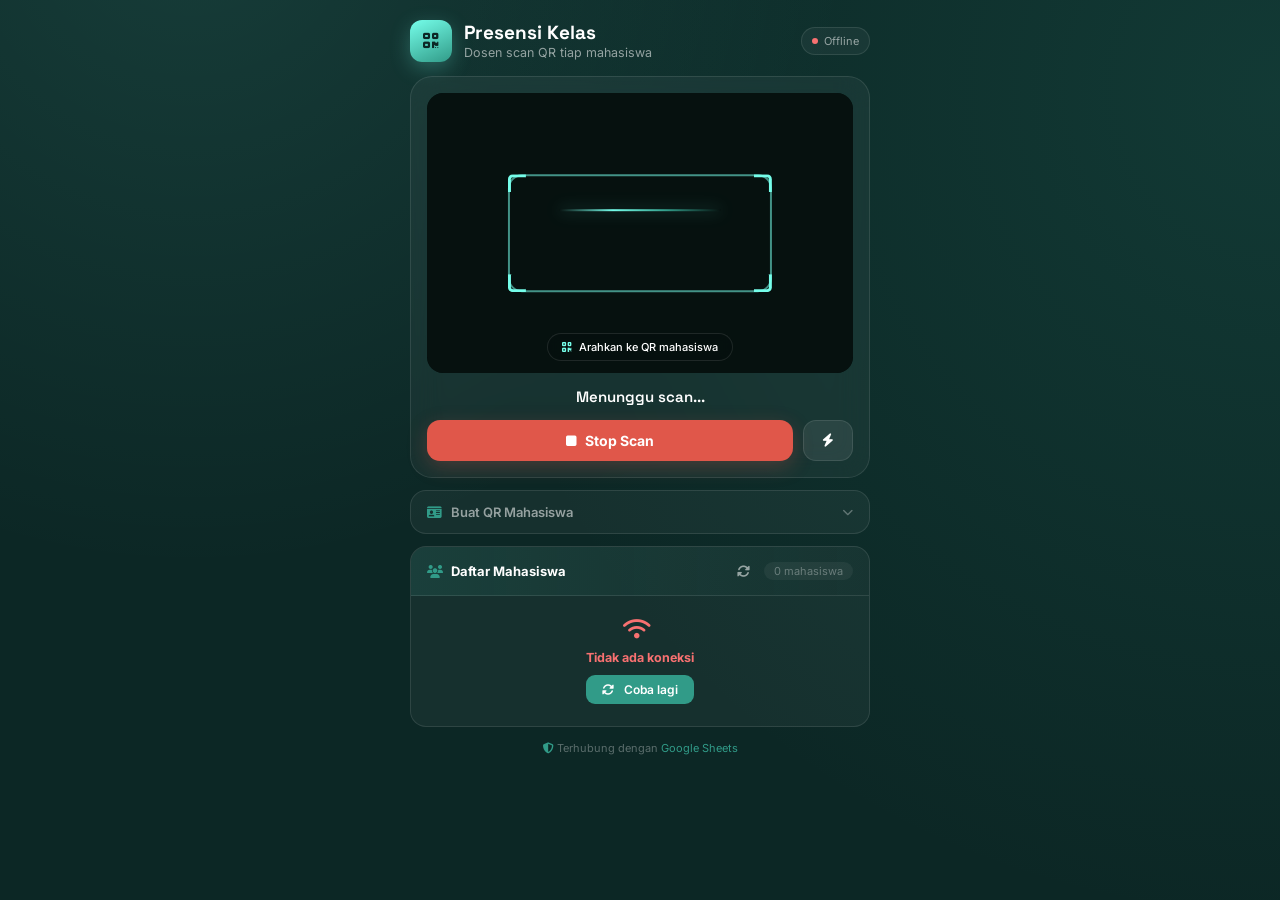
==== index.html @ 3ad85394 "Rename presensi-digital.html to index.html" ====
<!DOCTYPE html>
<html lang="id">
<head>
<meta charset="UTF-8" />
<meta name="viewport" content="width=device-width, initial-scale=1.0, maximum-scale=1.0, user-scalable=no" />
<title>Presensi Kelas · Scan QR</title>
<link rel="stylesheet" href="https://cdnjs.cloudflare.com/ajax/libs/font-awesome/6.5.1/css/all.min.css" />
<link rel="preconnect" href="https://fonts.googleapis.com">
<link href="https://fonts.googleapis.com/css2?family=Space+Grotesk:wght@500;600;700&family=Inter:wght@400;500;600;700&display=swap" rel="stylesheet">
<script src="https://cdnjs.cloudflare.com/ajax/libs/html5-qrcode/2.3.8/html5-qrcode.min.js"></script>
<style>
  :root{
    --white:#FFFFFF;
    --dark:#0C2725;
    --teal:#319B88;
    --aqua:#75FEEA;

    --surface: rgba(255,255,255,0.045);
    --surface-strong: rgba(255,255,255,0.08);
    --line: rgba(255,255,255,0.10);
    --text-dim: rgba(255,255,255,0.55);
    --text-faint: rgba(255,255,255,0.32);
  }

  *{ margin:0; padding:0; box-sizing:border-box; }

  body{
    font-family:'Inter', -apple-system, sans-serif;
    background:
      radial-gradient(circle at 15% -10%, rgba(117,254,234,0.10), transparent 45%),
      radial-gradient(circle at 100% 10%, rgba(49,155,136,0.16), transparent 55%),
      var(--dark);
    min-height:100vh;
    display:flex;
    justify-content:center;
    padding:20px 14px 40px;
    color:var(--white);
  }

  .app{ max-width:460px; width:100%; }

  /* -------------------- HEADER -------------------- */
  header{ display:flex; align-items:center; gap:12px; margin-bottom:14px; }

  .mark{
    width:42px; height:42px; border-radius:12px;
    background:linear-gradient(155deg, var(--aqua), var(--teal));
    display:flex; align-items:center; justify-content:center;
    color:var(--dark); font-size:18px; flex-shrink:0;
    box-shadow:0 6px 20px rgba(117,254,234,0.25);
  }

  h1{
    font-family:'Space Grotesk', sans-serif;
    font-size:19px; font-weight:700; line-height:1.15;
  }
  header .sub{ font-size:12.5px; color:var(--text-dim); margin-top:2px; }

  .conn{
    margin-left:auto;
    display:flex; align-items:center; gap:6px;
    font-size:11px; color:var(--text-dim);
    background:var(--surface); border:1px solid var(--line);
    padding:6px 10px; border-radius:20px; white-space:nowrap;
  }
  .conn .dot{ width:6px; height:6px; border-radius:50%; background:#888; flex-shrink:0; }
  .conn .dot.online{ background:var(--aqua); box-shadow:0 0 8px var(--aqua); }
  .conn .dot.offline{ background:#f87171; animation:blink 1s ease-in-out infinite; }
  .conn .dot.checking{ background:#fbbf24; animation:blink .8s ease-in-out infinite; }
  @keyframes blink{ 0%,100%{opacity:1;} 50%{opacity:.35;} }

  /* -------------------- TOAST -------------------- */
  #status{
    display:none; align-items:center; gap:10px;
    padding:11px 14px; border-radius:12px;
    font-size:13px; font-weight:500; margin-bottom:12px;
    animation:slideUp .25s ease;
    border:1px solid transparent;
  }
  #status i{ font-size:15px; flex-shrink:0; }
  @keyframes slideUp{ from{opacity:0; transform:translateY(6px);} to{opacity:1; transform:translateY(0);} }
  #status.success{ display:flex; background:rgba(117,254,234,0.14); color:var(--aqua); border-color:rgba(117,254,234,0.3); }
  #status.error{ display:flex; background:rgba(248,113,113,0.12); color:#fca5a5; border-color:rgba(248,113,113,0.3); }
  #status.warning{ display:flex; background:rgba(251,191,36,0.12); color:#fcd34d; border-color:rgba(251,191,36,0.3); }
  #status.info{ display:flex; background:var(--surface); color:var(--white); border-color:var(--line); }

  /* -------------------- SCANNER CARD (hero) -------------------- */
  .scanner-card{
    background:var(--surface);
    border:1px solid var(--line);
    border-radius:22px;
    padding:16px;
    backdrop-filter:blur(16px);
  }

  .scanner-area{
    position:relative;
    background:#06110F;
    border-radius:16px;
    min-height:280px;
    width:100%;
    overflow:hidden;
  }

  #qr-reader{ width:100% !important; min-height:280px; position:relative; }
  #qr-reader video{ width:100% !important; height:auto !important; display:block !important; }
  #qr-reader > div:not(:first-child){ display:none !important; }
  #qr-reader > div:first-child, #qr-reader > div:first-child > div:first-child{ width:100% !important; height:auto !important; }

  .scanner-overlay{ position:absolute; inset:0; pointer-events:none; z-index:10; }
  .scan-frame{
    position:absolute; top:50%; left:50%; transform:translate(-50%,-50%);
    width:62%; height:42%;
    border:2px solid rgba(117,254,234,0.55);
    border-radius:14px;
    box-shadow:0 0 0 3000px rgba(6,17,15,0.55);
  }
  .corner{ position:absolute; width:18px; height:18px; border-color:var(--aqua); border-style:solid; border-width:0; }
  .corner-tl{ top:-2px; left:-2px; border-top-width:3px; border-left-width:3px; border-radius:5px 0 0 0; }
  .corner-tr{ top:-2px; right:-2px; border-top-width:3px; border-right-width:3px; border-radius:0 5px 0 0; }
  .corner-bl{ bottom:-2px; left:-2px; border-bottom-width:3px; border-left-width:3px; border-radius:0 0 0 5px; }
  .corner-br{ bottom:-2px; right:-2px; border-bottom-width:3px; border-right-width:3px; border-radius:0 0 5px 0; }

  .scan-line{
    position:absolute; left:19%; right:19%; height:2px; top:29%;
    background:linear-gradient(90deg, transparent, var(--aqua), var(--teal), transparent);
    animation:scanMove 2.2s ease-in-out infinite;
    box-shadow:0 0 16px rgba(117,254,234,0.4);
  }
  @keyframes scanMove{ 0%{top:29%; opacity:.5;} 50%{top:71%; opacity:1;} 100%{top:29%; opacity:.5;} }

  .scan-text{
    position:absolute; bottom:12px; left:50%; transform:translateX(-50%);
    font-size:11px; font-weight:500; color:var(--white);
    background:rgba(6,17,15,0.7); backdrop-filter:blur(6px);
    padding:6px 14px; border-radius:16px;
    display:flex; align-items:center; gap:7px;
    border:1px solid var(--line); white-space:nowrap;
  }
  .scan-text i{ color:var(--aqua); animation:pulseIcon 1.4s ease-in-out infinite; }
  @keyframes pulseIcon{ 0%,100%{opacity:1;} 50%{opacity:.35;} }

  .result-line{
    text-align:center; font-family:'Space Grotesk', sans-serif;
    font-size:15px; font-weight:600; padding:14px 4px 4px;
    color:var(--white); min-height:26px;
  }

  .scanner-controls{ display:flex; gap:10px; margin-top:10px; }
  button{ font-family:inherit; }

  .btn-scan{
    flex:1; padding:12px; border:none; border-radius:13px;
    background:var(--aqua); color:var(--dark);
    font-weight:700; font-size:14px; cursor:pointer;
    display:flex; align-items:center; justify-content:center; gap:8px;
    transition:transform .15s ease, box-shadow .15s ease;
    box-shadow:0 6px 20px rgba(117,254,234,0.22);
  }
  .btn-scan:hover{ transform:translateY(-1px); box-shadow:0 8px 26px rgba(117,254,234,0.32); }
  .btn-scan.stop{ background:#e0574a; color:var(--white); box-shadow:0 6px 20px rgba(224,87,74,0.25); }

  .btn-flash{
    flex:0 0 50px; border:1px solid var(--line); border-radius:13px;
    background:var(--surface-strong); color:var(--white); cursor:pointer;
    display:flex; align-items:center; justify-content:center;
    transition:background .15s ease;
  }
  .btn-flash:hover{ background:rgba(255,255,255,0.14); }
  .btn-flash.active{ background:#f1c40f; color:#2c1a00; border-color:#f1c40f; }

  /* -------------------- ADMIN PANEL (secondary, collapsed) -------------------- */
  details.admin{
    margin-top:12px; background:var(--surface); border:1px solid var(--line);
    border-radius:16px; overflow:hidden;
  }
  details.admin summary{
    list-style:none; cursor:pointer; padding:13px 16px;
    display:flex; align-items:center; gap:9px;
    font-size:13px; font-weight:600; color:var(--text-dim);
  }
  details.admin summary::-webkit-details-marker{ display:none; }
  details.admin summary i.fa-chevron-down{ margin-left:auto; font-size:11px; transition:transform .2s ease; color:var(--text-faint); }
  details.admin[open] summary i.fa-chevron-down{ transform:rotate(180deg); }
  details.admin summary i.fa-id-card{ color:var(--teal); }

  .admin-body{ padding:0 16px 16px; }
  .admin-body p{ font-size:12px; color:var(--text-faint); margin-bottom:10px; line-height:1.5; }

  .qr-input-group{ display:flex; gap:8px; }
  .qr-input-group input{
    flex:1; padding:10px 13px; border-radius:11px;
    border:1px solid var(--line); background:rgba(255,255,255,0.04);
    color:var(--white); font-size:13.5px;
  }
  .qr-input-group input:focus{ outline:none; border-color:var(--teal); box-shadow:0 0 0 3px rgba(49,155,136,0.2); }
  .qr-input-group input::placeholder{ color:var(--text-faint); }
  .qr-input-group button{
    padding:10px 16px; background:var(--teal); color:var(--white);
    border:none; border-radius:11px; font-weight:600; font-size:13px; cursor:pointer;
    white-space:nowrap;
  }
  .qr-input-group button:hover{ filter:brightness(1.1); }

  .qr-preview{
    display:none; margin-top:12px; padding:14px; text-align:center;
    background:rgba(255,255,255,0.03); border:1px solid var(--line); border-radius:13px;
  }
  .qr-preview.show{ display:block; animation:slideUp .3s ease; }
  .qr-preview img{ max-width:170px; border-radius:8px; background:var(--white); padding:8px; }
  .qr-preview .qr-info{ margin-top:8px; font-size:12px; color:var(--text-dim); line-height:1.5; }
  .qr-preview .qr-info strong{ color:var(--white); }
  .qr-preview .qr-actions{ margin-top:10px; display:flex; gap:8px; justify-content:center; }
  .qr-preview .qr-actions button{
    padding:7px 15px; border:none; border-radius:9px; font-size:12px; font-weight:600; cursor:pointer;
  }
  .qr-preview .qr-actions .btn-download{ background:var(--aqua); color:var(--dark); }
  .qr-preview .qr-actions .btn-close{ background:var(--surface-strong); color:var(--white); }

  /* -------------------- DATA TABLE -------------------- */
  .data-section{
    margin-top:12px; background:var(--surface); border:1px solid var(--line);
    border-radius:16px; overflow:hidden;
  }
  .data-header{
    padding:12px 16px; display:flex; align-items:center; gap:8px;
    border-bottom:1px solid var(--line);
    background:linear-gradient(90deg, rgba(49,155,136,0.14), transparent);
  }
  .data-header .title{ font-size:13px; font-weight:700; display:flex; align-items:center; gap:8px; }
  .data-header .title i{ color:var(--teal); }
  .data-header .refresh{
    margin-left:auto; background:none; border:none; color:var(--text-dim);
    cursor:pointer; font-size:13px; padding:4px 6px; border-radius:8px;
  }
  .data-header .refresh:hover{ color:var(--aqua); background:rgba(255,255,255,0.06); }
  .data-header .refresh.spin i{ animation:spin .7s linear infinite; }
  @keyframes spin{ to{ transform:rotate(360deg); } }
  .data-header .count{
    font-size:11px; color:var(--text-faint); background:rgba(255,255,255,0.05);
    padding:2px 10px; border-radius:20px;
  }

  .table-wrapper{ max-height:230px; overflow-y:auto; }
  .table-wrapper::-webkit-scrollbar{ width:4px; }
  .table-wrapper::-webkit-scrollbar-thumb{ background:rgba(117,254,234,0.25); border-radius:4px; }

  table{ width:100%; border-collapse:collapse; font-size:12px; }
  th{
    padding:8px 10px; text-align:left; font-weight:600; font-size:10px;
    letter-spacing:.4px; color:var(--text-faint);
    border-bottom:1px solid var(--line);
    position:sticky; top:0; background:#0F2E2A;
  }
  td{ padding:8px 10px; border-bottom:1px solid rgba(255,255,255,0.04); color:var(--text-dim); }
  tr:hover td{ background:rgba(255,255,255,0.02); }
  .status-hadir{ color:var(--aqua); font-weight:600; }
  .status-belum{ color:var(--text-faint); }

  .loading-text{ text-align:center; padding:22px; font-size:12.5px; color:var(--text-faint); }
  .loading-text i{ margin-right:7px; }
  .loading-text .btn-retry, .loading-text a.btn-retry{
    display:inline-block; margin-top:10px; padding:7px 16px; border-radius:9px;
    background:var(--teal); color:var(--white); border:none; font-size:12px;
    font-weight:600; cursor:pointer; text-decoration:none;
  }

  footer{ margin-top:14px; text-align:center; font-size:11px; color:var(--text-faint); }
  footer a{ color:var(--teal); text-decoration:none; }
  footer a:hover{ text-decoration:underline; }
  footer i{ color:var(--teal); }

  @media (max-width:400px){
    .scanner-area, #qr-reader{ min-height:230px; }
    h1{ font-size:17px; }
  }
</style>
</head>
<body>

<div class="app">

  <header>
    <div class="mark"><i class="fas fa-qrcode"></i></div>
    <div>
      <h1>Presensi Kelas</h1>
      <div class="sub">Dosen scan QR tiap mahasiswa</div>
    </div>
    <div class="conn" id="connectionStatus">
      <span class="dot checking" id="statusDot"></span>
      <span id="statusLabel">Mengecek...</span>
    </div>
  </header>

  <div id="status"></div>

  <section class="scanner-card">
    <div class="scanner-area" id="scannerArea">
      <div id="qr-reader"></div>
      <div class="scanner-overlay">
        <div class="scan-frame">
          <div class="corner corner-tl"></div>
          <div class="corner corner-tr"></div>
          <div class="corner corner-bl"></div>
          <div class="corner corner-br"></div>
          <div class="scan-line"></div>
        </div>
        <div class="scan-text">
          <i class="fas fa-qrcode"></i>
          <span id="scanStatusText">Arahkan ke QR mahasiswa</span>
        </div>
      </div>
    </div>

    <div class="result-line" id="presensiStatus">Menunggu scan...</div>

    <div class="scanner-controls">
      <button class="btn-scan" id="btnStartScan" onclick="toggleScanner()">
        <i class="fas fa-play"></i> <span id="btnScanLabel">Mulai Scan</span>
      </button>
      <button class="btn-flash" id="btnFlash" onclick="toggleFlash()" title="Flash">
        <i class="fas fa-bolt"></i>
      </button>
    </div>
  </section>

  <details class="admin">
    <summary><i class="fas fa-id-card"></i> Buat QR Mahasiswa <i class="fas fa-chevron-down"></i></summary>
    <div class="admin-body">
      <p>Dipakai sekali per mahasiswa (bukan tiap sesi) — cetak atau simpan QR-nya, dipakai ulang tiap kelas.</p>
      <div class="qr-input-group">
        <input type="text" id="qrNimInput" placeholder="Masukkan NIM" maxlength="12">
        <button onclick="generateQRCode()"><i class="fas fa-qrcode"></i> Buat</button>
      </div>
      <div class="qr-preview" id="qrPreview">
        <img id="qrResultImage" src="" alt="QR Code">
        <div class="qr-info" id="qrInfo"></div>
        <div class="qr-actions">
          <button class="btn-download" onclick="downloadQRCode()"><i class="fas fa-download"></i> Download</button>
          <button class="btn-close" onclick="closeQRPreview()"><i class="fas fa-times"></i> Tutup</button>
        </div>
      </div>
    </div>
  </details>

  <section class="data-section">
    <div class="data-header">
      <span class="title"><i class="fas fa-users"></i> Daftar Mahasiswa</span>
      <button class="refresh" id="btnRefresh" onclick="loadDataMahasiswa()" title="Refresh"><i class="fas fa-sync-alt"></i></button>
      <span class="count" id="totalMahasiswa">0 mahasiswa</span>
    </div>
    <div class="table-wrapper" id="tableWrapper">
      <div class="loading-text" id="loadingData">
        <i class="fas fa-spinner fa-spin"></i> Memuat data...
      </div>
      <table id="dataTable" style="display:none;">
        <thead>
          <tr><th>NIM</th><th>Nama</th><th>Kelas</th><th>Status</th></tr>
        </thead>
        <tbody id="tableBody"></tbody>
      </table>
    </div>
  </section>

  <footer>
    <i class="fas fa-shield-alt"></i> Terhubung dengan
    <a href="https://docs.google.com/spreadsheets/d/1Monf-FtWxzlw-SNhVxDsq8G6Xd01aW0U4ZIxzoec3Cc/edit" target="_blank">Google Sheets</a>
  </footer>

</div>

<script>
  // ================================================================
  // KONFIGURASI
  // ================================================================
  const WEB_APP_URL = 'https://script.google.com/macros/s/AKfycbx1hCCJQIi27SWhkL05Dc7SsKvt-jpGFVZ7uw_AmsNhHX776CDKrmMaD9uaNyOEbxy5aw/exec';
  const SHEET_URL = 'https://docs.google.com/spreadsheets/d/1Monf-FtWxzlw-SNhVxDsq8G6Xd01aW0U4ZIxzoec3Cc/edit';
  const MATA_KULIAH = 'Rekayasa Perangkat Lunak';

  // Setelah presensi sukses, jeda ini sebelum kamera nyala lagi buat mahasiswa berikutnya.
  const SCAN_COOLDOWN_MS = 1000;
  // Sinkron ulang roster + status hadir dari sheet secara berkala
  // (mahasiswa terus nambah, jadi tetap perlu, tapi gak perlu sesering 30 detik
  // karena tiap hasil scan langsung ditandai instan lewat updateStatusInTable()).
  const SYNC_INTERVAL_MS = 60000;

  // ================================================================
  // STATE
  // ================================================================
  const AppState = {
    scannerRunning: false,
    flashOn: false,
    isProcessing: false,
    html5QrCode: null,
    mahasiswaData: [],
    hadirHariIni: new Set(),
    isOnline: false
  };

  // ================================================================
  // DOM REFS
  // ================================================================
  const DOM = {
    status: document.getElementById('status'),
    scanStatus: document.getElementById('scanStatusText'),
    presensiStatus: document.getElementById('presensiStatus'),
    btnStartScan: document.getElementById('btnStartScan'),
    btnFlash: document.getElementById('btnFlash'),
    btnRefresh: document.getElementById('btnRefresh'),
    tableBody: document.getElementById('tableBody'),
    dataTable: document.getElementById('dataTable'),
    loadingData: document.getElementById('loadingData'),
    totalMahasiswa: document.getElementById('totalMahasiswa'),
    statusDot: document.getElementById('statusDot'),
    statusLabel: document.getElementById('statusLabel'),
    qrNimInput: document.getElementById('qrNimInput'),
    qrResultImage: document.getElementById('qrResultImage'),
    qrInfo: document.getElementById('qrInfo'),
    qrPreview: document.getElementById('qrPreview')
  };

  // ================================================================
  // UTIL
  // ================================================================
  function setConnectionStatus(status, message) {
    DOM.statusDot.className = 'dot ' + status;
    DOM.statusLabel.textContent = message;
    AppState.isOnline = (status === 'online');
  }

  function showStatus(message, type = 'info', duration = 4000) {
    const iconMap = { success: 'fa-check-circle', error: 'fa-exclamation-circle', warning: 'fa-triangle-exclamation', info: 'fa-info-circle' };
    DOM.status.innerHTML = `<i class="fas ${iconMap[type] || iconMap.info}"></i> ${message}`;
    DOM.status.className = type;
    clearTimeout(DOM.status._hideTimeout);
    if (type === 'success' || type === 'error' || type === 'warning') {
      DOM.status._hideTimeout = setTimeout(() => { DOM.status.className = ''; }, duration);
    }
  }

  // ================================================================
  // CEK KONEKSI
  // ================================================================
  async function checkConnection() {
    setConnectionStatus('checking', 'Mengecek...');
    try {
      const response = await fetch(WEB_APP_URL + '?action=ping', {
        method: 'GET',
        signal: AbortSignal.timeout(5000)
      });
      if (!response.ok) throw new Error('Server tidak merespon');
      setConnectionStatus('online', 'Terhubung');
      return true;
    } catch (error) {
      setConnectionStatus('offline', 'Offline');
      return false;
    }
  }

  // ================================================================
  // RENDER & UPDATE TABEL
  // ================================================================
  function renderDataTable() {
    DOM.tableBody.innerHTML = '';
    const data = AppState.mahasiswaData;

    if (!data || data.length === 0) {
      DOM.loadingData.innerHTML = '<i class="fas fa-info-circle"></i> Tidak ada data';
      DOM.loadingData.style.display = 'block';
      DOM.dataTable.style.display = 'none';
      return;
    }

    data.forEach((mhs) => {
      const isHadir = AppState.hadirHariIni.has(mhs.nim);
      const row = document.createElement('tr');
      row.dataset.nim = mhs.nim;
      row.innerHTML = `
        <td><strong>${mhs.nim || '-'}</strong></td>
        <td>${mhs.nama || '-'}</td>
        <td>${mhs.kelas || '-'}</td>
        <td>
          <span class="${isHadir ? 'status-hadir' : 'status-belum'}">
            <i class="fas ${isHadir ? 'fa-check-circle' : 'fa-circle'}"></i> ${isHadir ? 'Hadir' : 'Belum'}
          </span>
        </td>
      `;
      DOM.tableBody.appendChild(row);
    });

    DOM.loadingData.style.display = 'none';
    DOM.dataTable.style.display = 'table';
    DOM.totalMahasiswa.textContent = data.length + ' mahasiswa';
  }

  // Update satu baris tanpa render ulang seluruh tabel — dipanggil tepat
  // setelah scan sukses, biar responsnya kerasa instan.
  function updateStatusInTable(nim) {
    AppState.hadirHariIni.add(nim);
    const row = DOM.tableBody.querySelector(`tr[data-nim="${nim}"]`);
    if (!row) return;
    const statusTd = row.querySelector('td:last-child');
    if (statusTd) {
      statusTd.innerHTML = `<span class="status-hadir"><i class="fas fa-check-circle"></i> Hadir</span>`;
    }
  }

  // ================================================================
  // LOAD DATA (roster + status hadir hari ini) DARI GOOGLE SHEETS
  // ================================================================
  async function loadDataMahasiswa() {
    DOM.btnRefresh.classList.add('spin');
    const isOnline = await checkConnection();

    if (!isOnline) {
      DOM.btnRefresh.classList.remove('spin');
      if (AppState.mahasiswaData.length > 0) {
        showStatus('Offline — menampilkan data terakhir', 'warning', 3000);
        return;
      }
      DOM.loadingData.innerHTML = `
        <i class="fas fa-wifi" style="color:#f87171;font-size:22px;display:block;margin-bottom:10px;"></i>
        <strong style="color:#f87171;">Tidak ada koneksi</strong>
        <br><button class="btn-retry" onclick="loadDataMahasiswa()"><i class="fas fa-sync-alt"></i> Coba lagi</button>
      `;
      DOM.loadingData.style.display = 'block';
      DOM.dataTable.style.display = 'none';
      return;
    }

    try {
      const [mahasiswaRes, presensiRes] = await Promise.all([
        fetch(WEB_APP_URL + '?action=get_all', { signal: AbortSignal.timeout(15000) }),
        fetch(WEB_APP_URL + '?action=get_presensi_today', { signal: AbortSignal.timeout(15000) })
      ]);

      const mahasiswaData = await mahasiswaRes.json();
      const presensiToday = await presensiRes.json();

      if (Array.isArray(mahasiswaData) && mahasiswaData.length > 0) {
        AppState.mahasiswaData = mahasiswaData;
        AppState.hadirHariIni = new Set(Array.isArray(presensiToday) ? presensiToday : []);
        renderDataTable();
      } else {
        DOM.loadingData.innerHTML = `
          <i class="fas fa-info-circle" style="color:#fbbf24;font-size:20px;display:block;margin-bottom:10px;"></i>
          <strong>Belum ada data mahasiswa</strong>
          <br><a class="btn-retry" href="${SHEET_URL}" target="_blank"><i class="fas fa-external-link-alt"></i> Buka Sheet</a>
        `;
        DOM.loadingData.style.display = 'block';
        DOM.dataTable.style.display = 'none';
      }
    } catch (error) {
      showStatus('Gagal memuat data: ' + error.message, 'error');
      if (AppState.mahasiswaData.length === 0) {
        DOM.loadingData.innerHTML = `
          <i class="fas fa-exclamation-circle" style="color:#ef4444;font-size:20px;display:block;margin-bottom:10px;"></i>
          <strong>Gagal memuat data</strong>
          <br><button class="btn-retry" onclick="loadDataMahasiswa()"><i class="fas fa-sync-alt"></i> Coba lagi</button>
        `;
        DOM.loadingData.style.display = 'block';
      }
    } finally {
      DOM.btnRefresh.classList.remove('spin');
    }
  }

  // ================================================================
  // GENERATE QR PER MAHASISWA (admin, dipakai sekali di awal)
  // ================================================================
  function generateQRCode() {
    const nim = DOM.qrNimInput.value.trim();
    if (!nim) { showStatus('Masukkan NIM terlebih dahulu', 'error'); DOM.qrNimInput.focus(); return; }

    const mahasiswa = AppState.mahasiswaData.find(m => m.nim === nim);
    if (!mahasiswa) { showStatus(`NIM ${nim} tidak terdaftar!`, 'error'); return; }

    const qrText = JSON.stringify({ nim: mahasiswa.nim });
    DOM.qrResultImage.src = `https://api.qrserver.com/v1/create-qr-code/?size=300x300&data=${encodeURIComponent(qrText)}`;
    DOM.qrInfo.innerHTML = `<strong>${mahasiswa.nim}</strong> &bull; ${mahasiswa.nama} &bull; Kelas ${mahasiswa.kelas}`;
    DOM.qrPreview.classList.add('show');
    showStatus(`QR untuk ${mahasiswa.nama} siap`, 'success');
  }

  function downloadQRCode() {
    if (!DOM.qrResultImage.src) return;
    const link = document.createElement('a');
    const nim = DOM.qrNimInput.value.trim() || 'mahasiswa';
    link.download = `qr-${nim}.png`;
    link.href = DOM.qrResultImage.src;
    document.body.appendChild(link);
    link.click();
    document.body.removeChild(link);
  }

  function closeQRPreview() {
    DOM.qrPreview.classList.remove('show');
    DOM.qrNimInput.value = '';
  }

  // ================================================================
  // SCANNER
  // ================================================================
  function toggleScanner() {
    AppState.scannerRunning ? stopScanner() : startScanner();
  }

  function startScanner() {
    if (AppState.scannerRunning) return;

    if (AppState.html5QrCode) {
      try { AppState.html5QrCode.clear(); AppState.html5QrCode = null; } catch (e) {}
    }
    document.getElementById('qr-reader').innerHTML = '';

    DOM.btnStartScan.classList.add('stop');
    DOM.btnStartScan.innerHTML = '<i class="fas fa-stop"></i> <span id="btnScanLabel">Stop Scan</span>';

    AppState.html5QrCode = new Html5Qrcode('qr-reader', {
      verbose: false,
      formatsToSupport: [Html5QrcodeSupportedFormats.QR_CODE]
    });

    const config = { fps: 10, qrbox: { width: 250, height: 250 }, aspectRatio: 1.0 };

    // Langsung minta izin kamera lewat .start() — gak perlu getUserMedia
    // terpisah dulu (dulu 2x prompt kamera, sekarang cukup 1x, scanner nyala lebih cepat).
    AppState.html5QrCode.start({ facingMode: 'environment' }, config, onScanSuccess, () => {})
      .then(onScannerStarted)
      .catch(() => {
        AppState.html5QrCode.start({ facingMode: 'user' }, config, onScanSuccess, () => {})
          .then(onScannerStarted)
          .catch((err2) => {
            showStatus('Gagal akses kamera: ' + err2.message, 'error');
            resetScannerButton();
          });
      });
  }

  function onScannerStarted() {
    AppState.scannerRunning = true;
    DOM.scanStatus.textContent = 'Mendeteksi QR...';
    DOM.presensiStatus.textContent = 'Mendeteksi...';
  }

  function stopScanner() {
    if (AppState.html5QrCode && AppState.scannerRunning) {
      AppState.html5QrCode.stop().then(() => {
        AppState.html5QrCode.clear();
        AppState.html5QrCode = null;
        AppState.scannerRunning = false;
        resetScannerButton();
        DOM.scanStatus.textContent = 'Scanner berhenti';
        DOM.presensiStatus.textContent = 'Scanner berhenti';
      }).catch(() => {});
    } else {
      AppState.scannerRunning = false;
      resetScannerButton();
    }
  }

  function resetScannerButton() {
    DOM.btnStartScan.classList.remove('stop');
    DOM.btnStartScan.innerHTML = '<i class="fas fa-play"></i> <span id="btnScanLabel">Mulai Scan</span>';
  }

  function onScanSuccess(decodedText) {
    if (AppState.isProcessing) return;
    AppState.isProcessing = true;

    if (AppState.html5QrCode && AppState.scannerRunning) {
      AppState.html5QrCode.stop().then(() => {
        AppState.scannerRunning = false;
        resetScannerButton();
      }).catch(() => {});
    }

    processPresensi(decodedText);
  }

  // ================================================================
  // PROSES PRESENSI
  // Validasi NIM terdaftar dicek dulu di client (instan, gak nunggu network).
  // Sudah-presensi-hari-ini & penyimpanan divalidasi di server (sheet "Presensi"
  // adalah sumber kebenaran, bukan localStorage — akurat lintas device).
  // ================================================================
  async function processPresensi(qrData) {
    try {
      showStatus('Memproses presensi...', 'info', 5000);

      let nim = '';
      try {
        nim = (JSON.parse(qrData).nim || '').toString().trim();
      } catch (e) {
        nim = qrData.trim();
      }

      if (!nim || nim.length < 3) {
        showStatus('QR tidak valid', 'error');
        DOM.presensiStatus.textContent = 'QR tidak valid';
        return;
      }

      const mahasiswa = AppState.mahasiswaData.find(m => m.nim === nim);
      if (!mahasiswa) {
        showStatus(`NIM ${nim} tidak terdaftar!`, 'error');
        DOM.presensiStatus.textContent = 'NIM tidak terdaftar';
        return;
      }

      // Kirim ke Google Sheets. Content-Type text/plain (bukan application/json)
      // supaya browser gak kirim preflight OPTIONS dulu — Apps Script tetap bisa
      // JSON.parse() isinya di sisi server. Ini juga yang bikin kita bisa baca
      // response asli (bukan 'no-cors' buta seperti sebelumnya).
      const response = await fetch(WEB_APP_URL, {
        method: 'POST',
        headers: { 'Content-Type': 'text/plain;charset=utf-8' },
        body: JSON.stringify({ action: 'presensi', nim: nim, mataKuliah: MATA_KULIAH })
      });
      const result = await response.json();

      if (result.success) {
        updateStatusInTable(nim);
        showStatus(`${mahasiswa.nama} HADIR!`, 'success');
        DOM.presensiStatus.textContent = `✓ ${mahasiswa.nama} hadir`;
      } else if (result.alreadyPresent) {
        updateStatusInTable(nim);
        showStatus(result.message, 'warning');
        DOM.presensiStatus.textContent = 'Sudah presensi';
      } else {
        showStatus(result.message || 'Gagal menyimpan presensi', 'error');
        DOM.presensiStatus.textContent = 'Gagal, coba lagi';
      }

    } catch (error) {
      showStatus('Error: ' + error.message, 'error');
      DOM.presensiStatus.textContent = 'Error';
    } finally {
      setTimeout(() => {
        AppState.isProcessing = false;
        DOM.scanStatus.textContent = 'Arahkan ke QR mahasiswa';
        if (!AppState.scannerRunning) startScanner();
      }, SCAN_COOLDOWN_MS);
    }
  }

  // ================================================================
  // FLASH
  // ================================================================
  function toggleFlash() {
    AppState.flashOn = !AppState.flashOn;
    DOM.btnFlash.classList.toggle('active', AppState.flashOn);
    DOM.btnFlash.innerHTML = AppState.flashOn
      ? '<i class="fas fa-bolt" style="color:#f1c40f;"></i>'
      : '<i class="fas fa-bolt"></i>';
    try {
      const video = AppState.html5QrCode && AppState.html5QrCode._videoElement;
      const track = video && video.srcObject && video.srcObject.getVideoTracks()[0];
      if (track && track.getCapabilities && track.getCapabilities().torch) {
        track.applyConstraints({ advanced: [{ torch: AppState.flashOn }] });
      }
    } catch (e) {}
  }

  // ================================================================
  // INIT
  // ================================================================
  async function init() {
    DOM.presensiStatus.textContent = 'Menunggu scan...';
    await loadDataMahasiswa();
    setInterval(loadDataMahasiswa, SYNC_INTERVAL_MS);
    startScanner();
  }

  document.addEventListener('DOMContentLoaded', init);

  window.addEventListener('beforeunload', function () {
    if (AppState.html5QrCode && AppState.scannerRunning) {
      AppState.html5QrCode.stop().then(() => AppState.html5QrCode.clear()).catch(() => {});
    }
  });
</script>

</body>
</html>
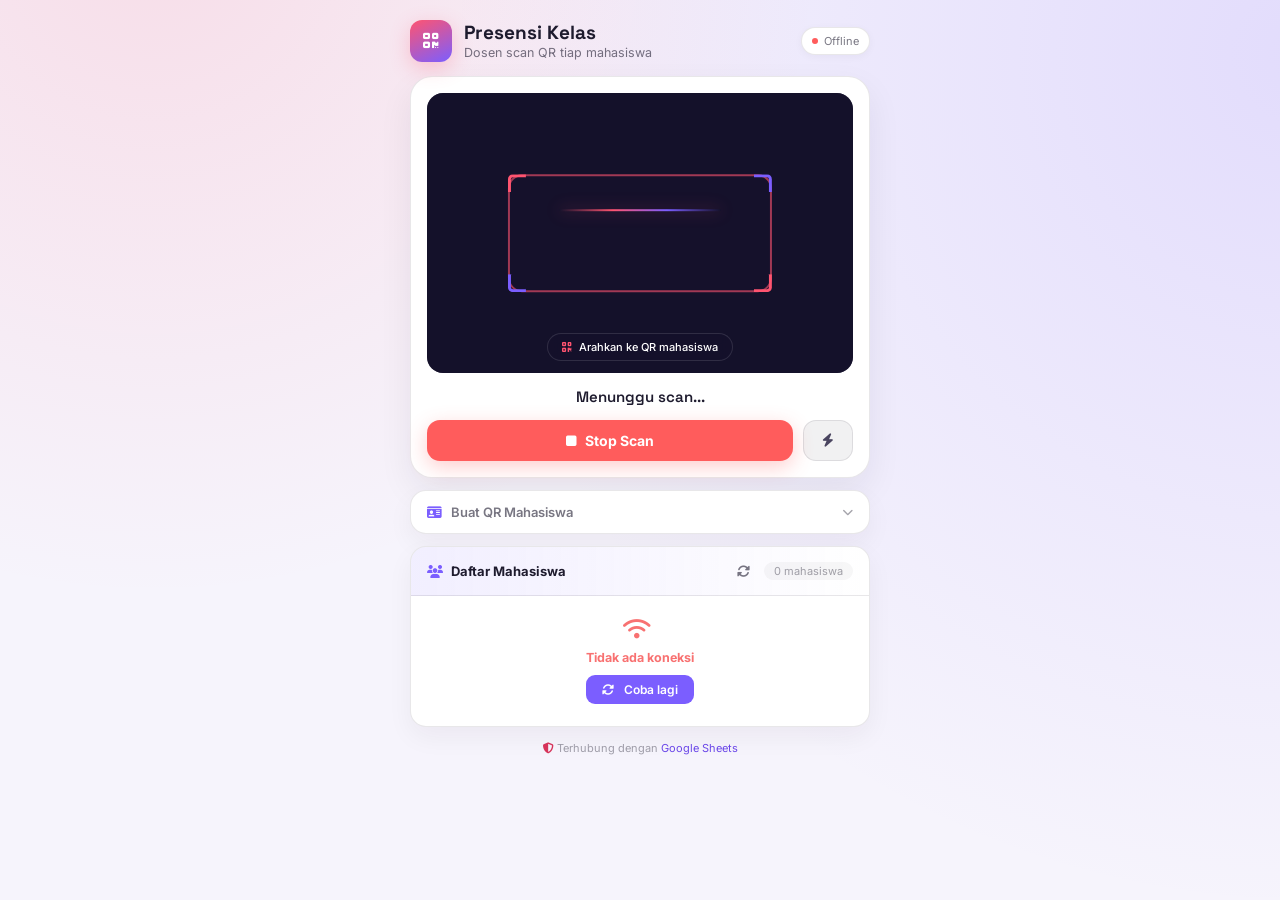
==== commit 917ab25a: "Add files via upload" ====
--- a/index.html
+++ b/index.html
@@ -11,15 +11,28 @@
 <style>
   :root{
     --white:#FFFFFF;
-    --dark:#0C2725;
-    --teal:#319B88;
-    --aqua:#75FEEA;
-
-    --surface: rgba(255,255,255,0.045);
-    --surface-strong: rgba(255,255,255,0.08);
-    --line: rgba(255,255,255,0.10);
-    --text-dim: rgba(255,255,255,0.55);
-    --text-faint: rgba(255,255,255,0.32);
+    --ink:#1E1B2E;
+    --ink-soft:#4A4560;
+    --dark:#15112B;
+
+    --bg:#F6F4FC;
+    --surface:#FFFFFF;
+    --surface-tint: rgba(30,27,46,0.035);
+    --surface-strong: rgba(30,27,46,0.06);
+    --line: rgba(30,27,46,0.10);
+    --text-dim: rgba(30,27,46,0.60);
+    --text-faint: rgba(30,27,46,0.40);
+
+    --coral:#FF5470;
+    --coral-text:#D6335A;
+    --violet:#7B5EFF;
+    --violet-text:#6A46E8;
+    --teal:#12B886;
+    --teal-text:#0B8F68;
+    --amber:#F5A524;
+    --amber-text:#B45309;
+    --red:#FF5C5C;
+    --red-text:#DC2626;
   }
 
   *{ margin:0; padding:0; box-sizing:border-box; }
@@ -27,14 +40,14 @@
   body{
     font-family:'Inter', -apple-system, sans-serif;
     background:
-      radial-gradient(circle at 15% -10%, rgba(117,254,234,0.10), transparent 45%),
-      radial-gradient(circle at 100% 10%, rgba(49,155,136,0.16), transparent 55%),
-      var(--dark);
+      radial-gradient(circle at 12% -8%, rgba(255,84,112,0.14), transparent 45%),
+      radial-gradient(circle at 102% 6%, rgba(123,94,255,0.16), transparent 55%),
+      var(--bg);
     min-height:100vh;
     display:flex;
     justify-content:center;
     padding:20px 14px 40px;
-    color:var(--white);
+    color:var(--ink);
   }
 
   .app{ max-width:460px; width:100%; }
@@ -44,15 +57,16 @@
 
   .mark{
     width:42px; height:42px; border-radius:12px;
-    background:linear-gradient(155deg, var(--aqua), var(--teal));
+    background:linear-gradient(155deg, var(--coral), var(--violet));
     display:flex; align-items:center; justify-content:center;
-    color:var(--dark); font-size:18px; flex-shrink:0;
-    box-shadow:0 6px 20px rgba(117,254,234,0.25);
+    color:var(--white); font-size:18px; flex-shrink:0;
+    box-shadow:0 6px 20px rgba(255,84,112,0.28);
   }
 
   h1{
     font-family:'Space Grotesk', sans-serif;
     font-size:19px; font-weight:700; line-height:1.15;
+    color:var(--ink);
   }
   header .sub{ font-size:12.5px; color:var(--text-dim); margin-top:2px; }
 
@@ -62,11 +76,12 @@
     font-size:11px; color:var(--text-dim);
     background:var(--surface); border:1px solid var(--line);
     padding:6px 10px; border-radius:20px; white-space:nowrap;
+    box-shadow:0 2px 8px rgba(30,27,46,0.04);
   }
   .conn .dot{ width:6px; height:6px; border-radius:50%; background:#888; flex-shrink:0; }
-  .conn .dot.online{ background:var(--aqua); box-shadow:0 0 8px var(--aqua); }
-  .conn .dot.offline{ background:#f87171; animation:blink 1s ease-in-out infinite; }
-  .conn .dot.checking{ background:#fbbf24; animation:blink .8s ease-in-out infinite; }
+  .conn .dot.online{ background:var(--teal); box-shadow:0 0 8px rgba(18,184,134,0.6); }
+  .conn .dot.offline{ background:var(--red); animation:blink 1s ease-in-out infinite; }
+  .conn .dot.checking{ background:var(--amber); animation:blink .8s ease-in-out infinite; }
   @keyframes blink{ 0%,100%{opacity:1;} 50%{opacity:.35;} }
 
   /* -------------------- TOAST -------------------- */
@@ -79,10 +94,10 @@
   }
   #status i{ font-size:15px; flex-shrink:0; }
   @keyframes slideUp{ from{opacity:0; transform:translateY(6px);} to{opacity:1; transform:translateY(0);} }
-  #status.success{ display:flex; background:rgba(117,254,234,0.14); color:var(--aqua); border-color:rgba(117,254,234,0.3); }
-  #status.error{ display:flex; background:rgba(248,113,113,0.12); color:#fca5a5; border-color:rgba(248,113,113,0.3); }
-  #status.warning{ display:flex; background:rgba(251,191,36,0.12); color:#fcd34d; border-color:rgba(251,191,36,0.3); }
-  #status.info{ display:flex; background:var(--surface); color:var(--white); border-color:var(--line); }
+  #status.success{ display:flex; background:rgba(18,184,134,0.12); color:var(--teal-text); border-color:rgba(18,184,134,0.3); }
+  #status.error{ display:flex; background:rgba(255,92,92,0.12); color:var(--red-text); border-color:rgba(255,92,92,0.3); }
+  #status.warning{ display:flex; background:rgba(245,165,36,0.14); color:var(--amber-text); border-color:rgba(245,165,36,0.35); }
+  #status.info{ display:flex; background:var(--surface); color:var(--ink); border-color:var(--line); }
 
   /* -------------------- SCANNER CARD (hero) -------------------- */
   .scanner-card{
@@ -90,12 +105,14 @@
     border:1px solid var(--line);
     border-radius:22px;
     padding:16px;
-    backdrop-filter:blur(16px);
-  }
-
+    box-shadow:0 14px 34px rgba(30,27,46,0.07);
+  }
+
+  /* Satu-satunya elemen gelap yang disengaja — viewfinder kamera,
+     biar tetap kontras & fokus perhatian saat scan (sisanya terang). */
   .scanner-area{
     position:relative;
-    background:#06110F;
+    background:var(--dark);
     border-radius:16px;
     min-height:280px;
     width:100%;
@@ -111,39 +128,39 @@
   .scan-frame{
     position:absolute; top:50%; left:50%; transform:translate(-50%,-50%);
     width:62%; height:42%;
-    border:2px solid rgba(117,254,234,0.55);
+    border:2px solid rgba(255,84,112,0.6);
     border-radius:14px;
-    box-shadow:0 0 0 3000px rgba(6,17,15,0.55);
-  }
-  .corner{ position:absolute; width:18px; height:18px; border-color:var(--aqua); border-style:solid; border-width:0; }
+    box-shadow:0 0 0 3000px rgba(21,17,43,0.55);
+  }
+  .corner{ position:absolute; width:18px; height:18px; border-color:var(--coral); border-style:solid; border-width:0; }
   .corner-tl{ top:-2px; left:-2px; border-top-width:3px; border-left-width:3px; border-radius:5px 0 0 0; }
-  .corner-tr{ top:-2px; right:-2px; border-top-width:3px; border-right-width:3px; border-radius:0 5px 0 0; }
-  .corner-bl{ bottom:-2px; left:-2px; border-bottom-width:3px; border-left-width:3px; border-radius:0 0 0 5px; }
+  .corner-tr{ top:-2px; right:-2px; border-top-width:3px; border-right-width:3px; border-radius:0 5px 0 0; border-color:var(--violet); }
+  .corner-bl{ bottom:-2px; left:-2px; border-bottom-width:3px; border-left-width:3px; border-radius:0 0 0 5px; border-color:var(--violet); }
   .corner-br{ bottom:-2px; right:-2px; border-bottom-width:3px; border-right-width:3px; border-radius:0 0 5px 0; }
 
   .scan-line{
     position:absolute; left:19%; right:19%; height:2px; top:29%;
-    background:linear-gradient(90deg, transparent, var(--aqua), var(--teal), transparent);
+    background:linear-gradient(90deg, transparent, var(--coral), var(--violet), transparent);
     animation:scanMove 2.2s ease-in-out infinite;
-    box-shadow:0 0 16px rgba(117,254,234,0.4);
+    box-shadow:0 0 16px rgba(255,84,112,0.45);
   }
   @keyframes scanMove{ 0%{top:29%; opacity:.5;} 50%{top:71%; opacity:1;} 100%{top:29%; opacity:.5;} }
 
   .scan-text{
     position:absolute; bottom:12px; left:50%; transform:translateX(-50%);
     font-size:11px; font-weight:500; color:var(--white);
-    background:rgba(6,17,15,0.7); backdrop-filter:blur(6px);
+    background:rgba(21,17,43,0.75); backdrop-filter:blur(6px);
     padding:6px 14px; border-radius:16px;
     display:flex; align-items:center; gap:7px;
-    border:1px solid var(--line); white-space:nowrap;
-  }
-  .scan-text i{ color:var(--aqua); animation:pulseIcon 1.4s ease-in-out infinite; }
+    border:1px solid rgba(255,255,255,0.12); white-space:nowrap;
+  }
+  .scan-text i{ color:var(--coral); animation:pulseIcon 1.4s ease-in-out infinite; }
   @keyframes pulseIcon{ 0%,100%{opacity:1;} 50%{opacity:.35;} }
 
   .result-line{
     text-align:center; font-family:'Space Grotesk', sans-serif;
     font-size:15px; font-weight:600; padding:14px 4px 4px;
-    color:var(--white); min-height:26px;
+    color:var(--ink); min-height:26px;
   }
 
   .scanner-controls{ display:flex; gap:10px; margin-top:10px; }
@@ -151,28 +168,29 @@
 
   .btn-scan{
     flex:1; padding:12px; border:none; border-radius:13px;
-    background:var(--aqua); color:var(--dark);
+    background:linear-gradient(135deg, var(--coral), var(--violet)); color:var(--white);
     font-weight:700; font-size:14px; cursor:pointer;
     display:flex; align-items:center; justify-content:center; gap:8px;
     transition:transform .15s ease, box-shadow .15s ease;
-    box-shadow:0 6px 20px rgba(117,254,234,0.22);
-  }
-  .btn-scan:hover{ transform:translateY(-1px); box-shadow:0 8px 26px rgba(117,254,234,0.32); }
-  .btn-scan.stop{ background:#e0574a; color:var(--white); box-shadow:0 6px 20px rgba(224,87,74,0.25); }
+    box-shadow:0 6px 20px rgba(255,84,112,0.3);
+  }
+  .btn-scan:hover{ transform:translateY(-1px); box-shadow:0 8px 26px rgba(255,84,112,0.4); }
+  .btn-scan.stop{ background:var(--red); color:var(--white); box-shadow:0 6px 20px rgba(255,92,92,0.3); }
 
   .btn-flash{
     flex:0 0 50px; border:1px solid var(--line); border-radius:13px;
-    background:var(--surface-strong); color:var(--white); cursor:pointer;
+    background:var(--surface-strong); color:var(--ink-soft); cursor:pointer;
     display:flex; align-items:center; justify-content:center;
     transition:background .15s ease;
   }
-  .btn-flash:hover{ background:rgba(255,255,255,0.14); }
-  .btn-flash.active{ background:#f1c40f; color:#2c1a00; border-color:#f1c40f; }
+  .btn-flash:hover{ background:rgba(30,27,46,0.1); }
+  .btn-flash.active{ background:var(--amber); color:var(--ink); border-color:var(--amber); }
 
   /* -------------------- ADMIN PANEL (secondary, collapsed) -------------------- */
   details.admin{
     margin-top:12px; background:var(--surface); border:1px solid var(--line);
     border-radius:16px; overflow:hidden;
+    box-shadow:0 10px 26px rgba(30,27,46,0.05);
   }
   details.admin summary{
     list-style:none; cursor:pointer; padding:13px 16px;
@@ -182,7 +200,7 @@
   details.admin summary::-webkit-details-marker{ display:none; }
   details.admin summary i.fa-chevron-down{ margin-left:auto; font-size:11px; transition:transform .2s ease; color:var(--text-faint); }
   details.admin[open] summary i.fa-chevron-down{ transform:rotate(180deg); }
-  details.admin summary i.fa-id-card{ color:var(--teal); }
+  details.admin summary i.fa-id-card{ color:var(--violet); }
 
   .admin-body{ padding:0 16px 16px; }
   .admin-body p{ font-size:12px; color:var(--text-faint); margin-bottom:10px; line-height:1.5; }
@@ -190,85 +208,120 @@
   .qr-input-group{ display:flex; gap:8px; }
   .qr-input-group input{
     flex:1; padding:10px 13px; border-radius:11px;
-    border:1px solid var(--line); background:rgba(255,255,255,0.04);
-    color:var(--white); font-size:13.5px;
-  }
-  .qr-input-group input:focus{ outline:none; border-color:var(--teal); box-shadow:0 0 0 3px rgba(49,155,136,0.2); }
+    border:1px solid var(--line); background:var(--surface-tint);
+    color:var(--ink); font-size:13.5px;
+  }
+  .qr-input-group input:focus{ outline:none; border-color:var(--violet); box-shadow:0 0 0 3px rgba(123,94,255,0.18); }
   .qr-input-group input::placeholder{ color:var(--text-faint); }
   .qr-input-group button{
-    padding:10px 16px; background:var(--teal); color:var(--white);
+    padding:10px 16px; background:var(--violet); color:var(--white);
     border:none; border-radius:11px; font-weight:600; font-size:13px; cursor:pointer;
     white-space:nowrap;
   }
-  .qr-input-group button:hover{ filter:brightness(1.1); }
+  .qr-input-group button:hover{ filter:brightness(1.08); }
+
+  /* -------------------- FORM DAFTAR MAHASISWA BARU -------------------- */
+  /* Muncul kalau NIM yang dicek di "Buat QR" belum ada di sheet. */
+  .form-daftar{
+    display:none; margin-top:12px; padding:14px;
+    background:rgba(245,165,36,0.09); border:1px solid rgba(245,165,36,0.3);
+    border-radius:13px;
+  }
+  .form-daftar.show{ display:block; animation:slideUp .3s ease; }
+  .form-daftar-info{
+    font-size:12px; color:var(--amber-text); line-height:1.5; margin-bottom:10px;
+    display:flex; align-items:flex-start; gap:7px;
+  }
+  .form-daftar-info i{ margin-top:2px; flex-shrink:0; }
+  .form-daftar-fields{ display:flex; flex-direction:column; gap:8px; }
+  .form-daftar-fields input{
+    padding:10px 13px; border-radius:11px;
+    border:1px solid var(--line); background:var(--surface);
+    color:var(--ink); font-size:13.5px; width:100%;
+  }
+  .form-daftar-fields input:focus{ outline:none; border-color:var(--violet); box-shadow:0 0 0 3px rgba(123,94,255,0.18); }
+  .form-daftar-fields input::placeholder{ color:var(--text-faint); }
+  .form-daftar-note{ font-size:11.5px; color:var(--text-faint); margin-top:9px; }
+  .form-daftar-note strong{ color:var(--text-dim); }
+  .form-daftar-actions{ display:flex; gap:8px; margin-top:10px; }
+  .form-daftar-actions button{
+    border:none; border-radius:11px; font-weight:600; font-size:13px; cursor:pointer;
+    padding:10px 14px;
+  }
+  .btn-daftar{ flex:1; background:linear-gradient(135deg, var(--teal), var(--violet)); color:var(--white); display:flex; align-items:center; justify-content:center; gap:7px; }
+  .btn-daftar:hover{ filter:brightness(1.05); }
+  .btn-daftar:disabled{ opacity:.6; cursor:not-allowed; }
+  .btn-batal-daftar{ background:var(--surface-strong); color:var(--ink-soft); }
+  .btn-batal-daftar:hover{ background:rgba(30,27,46,0.1); }
 
   .qr-preview{
     display:none; margin-top:12px; padding:14px; text-align:center;
-    background:rgba(255,255,255,0.03); border:1px solid var(--line); border-radius:13px;
+    background:var(--surface-tint); border:1px solid var(--line); border-radius:13px;
   }
   .qr-preview.show{ display:block; animation:slideUp .3s ease; }
-  .qr-preview img{ max-width:170px; border-radius:8px; background:var(--white); padding:8px; }
+  .qr-preview img{ max-width:170px; border-radius:8px; background:var(--white); padding:8px; border:1px solid var(--line); }
   .qr-preview .qr-info{ margin-top:8px; font-size:12px; color:var(--text-dim); line-height:1.5; }
-  .qr-preview .qr-info strong{ color:var(--white); }
+  .qr-preview .qr-info strong{ color:var(--ink); }
   .qr-preview .qr-actions{ margin-top:10px; display:flex; gap:8px; justify-content:center; }
   .qr-preview .qr-actions button{
     padding:7px 15px; border:none; border-radius:9px; font-size:12px; font-weight:600; cursor:pointer;
   }
-  .qr-preview .qr-actions .btn-download{ background:var(--aqua); color:var(--dark); }
-  .qr-preview .qr-actions .btn-close{ background:var(--surface-strong); color:var(--white); }
+  .qr-preview .qr-actions .btn-download{ background:var(--teal); color:var(--white); }
+  .qr-preview .qr-actions .btn-close{ background:var(--surface-strong); color:var(--ink-soft); }
 
   /* -------------------- DATA TABLE -------------------- */
   .data-section{
     margin-top:12px; background:var(--surface); border:1px solid var(--line);
     border-radius:16px; overflow:hidden;
+    box-shadow:0 10px 26px rgba(30,27,46,0.05);
   }
   .data-header{
     padding:12px 16px; display:flex; align-items:center; gap:8px;
     border-bottom:1px solid var(--line);
-    background:linear-gradient(90deg, rgba(49,155,136,0.14), transparent);
-  }
-  .data-header .title{ font-size:13px; font-weight:700; display:flex; align-items:center; gap:8px; }
-  .data-header .title i{ color:var(--teal); }
+    background:linear-gradient(90deg, rgba(123,94,255,0.10), transparent);
+  }
+  .data-header .title{ font-size:13px; font-weight:700; display:flex; align-items:center; gap:8px; color:var(--ink); }
+  .data-header .title i{ color:var(--violet); }
   .data-header .refresh{
     margin-left:auto; background:none; border:none; color:var(--text-dim);
     cursor:pointer; font-size:13px; padding:4px 6px; border-radius:8px;
   }
-  .data-header .refresh:hover{ color:var(--aqua); background:rgba(255,255,255,0.06); }
+  .data-header .refresh:hover{ color:var(--coral-text); background:rgba(30,27,46,0.05); }
   .data-header .refresh.spin i{ animation:spin .7s linear infinite; }
   @keyframes spin{ to{ transform:rotate(360deg); } }
   .data-header .count{
-    font-size:11px; color:var(--text-faint); background:rgba(255,255,255,0.05);
+    font-size:11px; color:var(--text-faint); background:var(--surface-tint);
     padding:2px 10px; border-radius:20px;
   }
 
   .table-wrapper{ max-height:230px; overflow-y:auto; }
   .table-wrapper::-webkit-scrollbar{ width:4px; }
-  .table-wrapper::-webkit-scrollbar-thumb{ background:rgba(117,254,234,0.25); border-radius:4px; }
+  .table-wrapper::-webkit-scrollbar-thumb{ background:rgba(123,94,255,0.3); border-radius:4px; }
 
   table{ width:100%; border-collapse:collapse; font-size:12px; }
   th{
     padding:8px 10px; text-align:left; font-weight:600; font-size:10px;
     letter-spacing:.4px; color:var(--text-faint);
     border-bottom:1px solid var(--line);
-    position:sticky; top:0; background:#0F2E2A;
-  }
-  td{ padding:8px 10px; border-bottom:1px solid rgba(255,255,255,0.04); color:var(--text-dim); }
-  tr:hover td{ background:rgba(255,255,255,0.02); }
-  .status-hadir{ color:var(--aqua); font-weight:600; }
+    position:sticky; top:0; background:var(--surface);
+  }
+  td{ padding:8px 10px; border-bottom:1px solid rgba(30,27,46,0.05); color:var(--text-dim); }
+  tr:hover td{ background:rgba(30,27,46,0.02); }
+  .status-hadir{ color:var(--teal-text); font-weight:600; }
   .status-belum{ color:var(--text-faint); }
 
   .loading-text{ text-align:center; padding:22px; font-size:12.5px; color:var(--text-faint); }
   .loading-text i{ margin-right:7px; }
   .loading-text .btn-retry, .loading-text a.btn-retry{
     display:inline-block; margin-top:10px; padding:7px 16px; border-radius:9px;
-    background:var(--teal); color:var(--white); border:none; font-size:12px;
+    background:var(--violet); color:var(--white); border:none; font-size:12px;
     font-weight:600; cursor:pointer; text-decoration:none;
   }
 
   footer{ margin-top:14px; text-align:center; font-size:11px; color:var(--text-faint); }
-  footer a{ color:var(--teal); text-decoration:none; }
+  footer a{ color:var(--violet-text); text-decoration:none; }
   footer a:hover{ text-decoration:underline; }
-  footer i{ color:var(--teal); }
+  footer i{ color:var(--coral-text); }
 
   @media (max-width:400px){
     .scanner-area, #qr-reader{ min-height:230px; }
@@ -327,11 +380,26 @@
   <details class="admin">
     <summary><i class="fas fa-id-card"></i> Buat QR Mahasiswa <i class="fas fa-chevron-down"></i></summary>
     <div class="admin-body">
-      <p>Dipakai sekali per mahasiswa (bukan tiap sesi) — cetak atau simpan QR-nya, dipakai ulang tiap kelas.</p>
+      <p>Dipakai sekali per mahasiswa (bukan tiap sesi) — cetak atau simpan QR-nya, dipakai ulang tiap kelas. Kalau NIM belum terdaftar, sistem otomatis minta data buat daftar dulu.</p>
       <div class="qr-input-group">
         <input type="text" id="qrNimInput" placeholder="Masukkan NIM" maxlength="12">
-        <button onclick="generateQRCode()"><i class="fas fa-qrcode"></i> Buat</button>
+        <button onclick="checkNimAndGenerate()"><i class="fas fa-qrcode"></i> Buat</button>
       </div>
+
+      <!-- Form ini disembunyikan by default, cuma tampil kalau NIM di atas belum ada di sheet -->
+      <div class="form-daftar" id="formDaftarBaru">
+        <p class="form-daftar-info"><i class="fas fa-circle-info"></i> NIM <strong id="daftarNimLabel"></strong> belum terdaftar. Isi data mahasiswa baru di bawah:</p>
+        <div class="form-daftar-fields">
+          <input type="text" id="daftarNamaInput" placeholder="Nama lengkap">
+          <input type="text" id="daftarKelasInput" placeholder="Kelas (mis. TI-4A)">
+        </div>
+        <p class="form-daftar-note">Jurusan otomatis diisi: <strong>Teknik Informatika</strong></p>
+        <div class="form-daftar-actions">
+          <button class="btn-daftar" id="btnDaftarBaru" onclick="daftarMahasiswaBaru()"><i class="fas fa-user-plus"></i> Daftar & Buat QR</button>
+          <button class="btn-batal-daftar" onclick="batalDaftarBaru()">Batal</button>
+        </div>
+      </div>
+
       <div class="qr-preview" id="qrPreview">
         <img id="qrResultImage" src="" alt="QR Code">
         <div class="qr-info" id="qrInfo"></div>
@@ -364,7 +432,7 @@
 
   <footer>
     <i class="fas fa-shield-alt"></i> Terhubung dengan
-    <a href="https://docs.google.com/spreadsheets/d/1Monf-FtWxzlw-SNhVxDsq8G6Xd01aW0U4ZIxzoec3Cc/edit" target="_blank">Google Sheets</a>
+    <a href="https://docs.google.com/spreadsheets/d/1PXOSZAXZNg7hvX-33DglZlM3saj4yclUhiYepiFNYhI/edit" target="_blank">Google Sheets</a>
   </footer>
 
 </div>
@@ -373,9 +441,12 @@
   // ================================================================
   // KONFIGURASI
   // ================================================================
-  const WEB_APP_URL = 'https://script.google.com/macros/s/AKfycbx1hCCJQIi27SWhkL05Dc7SsKvt-jpGFVZ7uw_AmsNhHX776CDKrmMaD9uaNyOEbxy5aw/exec';
-  const SHEET_URL = 'https://docs.google.com/spreadsheets/d/1Monf-FtWxzlw-SNhVxDsq8G6Xd01aW0U4ZIxzoec3Cc/edit';
-  const MATA_KULIAH = 'Rekayasa Perangkat Lunak';
+  const WEB_APP_URL = 'https://script.google.com/macros/s/AKfycbymSSEe8pCfzT8msv8qQfpFg5kQsFh3cZhO8loSpd5WuFXsqBFSQJ2yHco2IG7Gy1jpQA/exec'; // GANTI DI SINI: URL deploy Apps Script punya kamu sendiri
+  const SHEET_URL = 'https://docs.google.com/spreadsheets/d/1PXOSZAXZNg7hvX-33DglZlM3saj4yclUhiYepiFNYhI/edit'; // GANTI DI SINI: link spreadsheet punya kamu sendiri
+  const MATA_KULIAH = 'Rekayasa Perangkat Lunak'; // GANTI DI SINI: nama mata kuliah — sudah otomatis kepakai tiap presensi, gak perlu input manual
+  // Jurusan otomatis buat mahasiswa baru yang daftar lewat "Buat QR".
+  // <!-- GANTI DI SINI kalau nanti ada prodi lain selain Teknik Informatika -->
+  const JURUSAN_DEFAULT = 'Teknik Informatika';
 
   // Setelah presensi sukses, jeda ini sebelum kamera nyala lagi buat mahasiswa berikutnya.
   const SCAN_COOLDOWN_MS = 1000;
@@ -416,7 +487,12 @@
     qrNimInput: document.getElementById('qrNimInput'),
     qrResultImage: document.getElementById('qrResultImage'),
     qrInfo: document.getElementById('qrInfo'),
-    qrPreview: document.getElementById('qrPreview')
+    qrPreview: document.getElementById('qrPreview'),
+    formDaftarBaru: document.getElementById('formDaftarBaru'),
+    daftarNimLabel: document.getElementById('daftarNimLabel'),
+    daftarNamaInput: document.getElementById('daftarNamaInput'),
+    daftarKelasInput: document.getElementById('daftarKelasInput'),
+    btnDaftarBaru: document.getElementById('btnDaftarBaru')
   };
 
   // ================================================================
@@ -566,15 +642,82 @@
   }
 
   // ================================================================
-  // GENERATE QR PER MAHASISWA (admin, dipakai sekali di awal)
-  // ================================================================
-  function generateQRCode() {
+  // BUAT QR PER MAHASISWA (admin, dipakai sekali di awal per mahasiswa)
+  // Kalau NIM sudah ada di sheet -> langsung generate QR.
+  // Kalau belum -> buka form buat daftarin mahasiswa baru dulu.
+  // ================================================================
+  function checkNimAndGenerate() {
     const nim = DOM.qrNimInput.value.trim();
     if (!nim) { showStatus('Masukkan NIM terlebih dahulu', 'error'); DOM.qrNimInput.focus(); return; }
 
     const mahasiswa = AppState.mahasiswaData.find(m => m.nim === nim);
-    if (!mahasiswa) { showStatus(`NIM ${nim} tidak terdaftar!`, 'error'); return; }
-
+    if (mahasiswa) {
+      hideFormDaftarBaru();
+      tampilkanQR(mahasiswa);
+    } else {
+      showFormDaftarBaru(nim);
+    }
+  }
+
+  function showFormDaftarBaru(nim) {
+    DOM.qrPreview.classList.remove('show');
+    DOM.daftarNimLabel.textContent = nim;
+    DOM.daftarNamaInput.value = '';
+    DOM.daftarKelasInput.value = '';
+    DOM.formDaftarBaru.classList.add('show');
+    DOM.daftarNamaInput.focus();
+  }
+
+  function hideFormDaftarBaru() {
+    DOM.formDaftarBaru.classList.remove('show');
+  }
+
+  function batalDaftarBaru() {
+    hideFormDaftarBaru();
+    DOM.qrNimInput.value = '';
+  }
+
+  // Daftarin mahasiswa baru ke sheet "Data Mahasiswa" (NIM, Nama, Kelas
+  // diisi manual; Jurusan otomatis JURUSAN_DEFAULT), lalu langsung
+  // generate QR-nya kalau berhasil.
+  async function daftarMahasiswaBaru() {
+    const nim = DOM.qrNimInput.value.trim();
+    const nama = DOM.daftarNamaInput.value.trim();
+    const kelas = DOM.daftarKelasInput.value.trim();
+
+    if (!nama) { showStatus('Nama wajib diisi', 'error'); DOM.daftarNamaInput.focus(); return; }
+    if (!kelas) { showStatus('Kelas wajib diisi', 'error'); DOM.daftarKelasInput.focus(); return; }
+
+    DOM.btnDaftarBaru.disabled = true;
+    DOM.btnDaftarBaru.innerHTML = '<i class="fas fa-spinner fa-spin"></i> Mendaftarkan...';
+
+    try {
+      const response = await fetch(WEB_APP_URL, {
+        method: 'POST',
+        headers: { 'Content-Type': 'text/plain;charset=utf-8' },
+        body: JSON.stringify({ action: 'daftar_mahasiswa', nim, nama, kelas, jurusan: JURUSAN_DEFAULT })
+      });
+      const result = await response.json();
+
+      if (result.success) {
+        AppState.mahasiswaData.push(result.data);
+        renderDataTable();
+        hideFormDaftarBaru();
+        showStatus(`${result.data.nama} berhasil didaftarkan`, 'success');
+        tampilkanQR(result.data);
+      } else {
+        // Termasuk kasus "NIM sudah terdaftar" — ditolak, gak auto-update.
+        showStatus(result.message || 'Gagal mendaftarkan mahasiswa', 'error');
+      }
+    } catch (error) {
+      showStatus('Error: ' + error.message, 'error');
+    } finally {
+      DOM.btnDaftarBaru.disabled = false;
+      DOM.btnDaftarBaru.innerHTML = '<i class="fas fa-user-plus"></i> Daftar & Buat QR';
+    }
+  }
+
+  function tampilkanQR(mahasiswa) {
     const qrText = JSON.stringify({ nim: mahasiswa.nim });
     DOM.qrResultImage.src = `https://api.qrserver.com/v1/create-qr-code/?size=300x300&data=${encodeURIComponent(qrText)}`;
     DOM.qrInfo.innerHTML = `<strong>${mahasiswa.nim}</strong> &bull; ${mahasiswa.nama} &bull; Kelas ${mahasiswa.kelas}`;
@@ -751,7 +894,7 @@
     AppState.flashOn = !AppState.flashOn;
     DOM.btnFlash.classList.toggle('active', AppState.flashOn);
     DOM.btnFlash.innerHTML = AppState.flashOn
-      ? '<i class="fas fa-bolt" style="color:#f1c40f;"></i>'
+      ? '<i class="fas fa-bolt"></i>'
       : '<i class="fas fa-bolt"></i>';
     try {
       const video = AppState.html5QrCode && AppState.html5QrCode._videoElement;
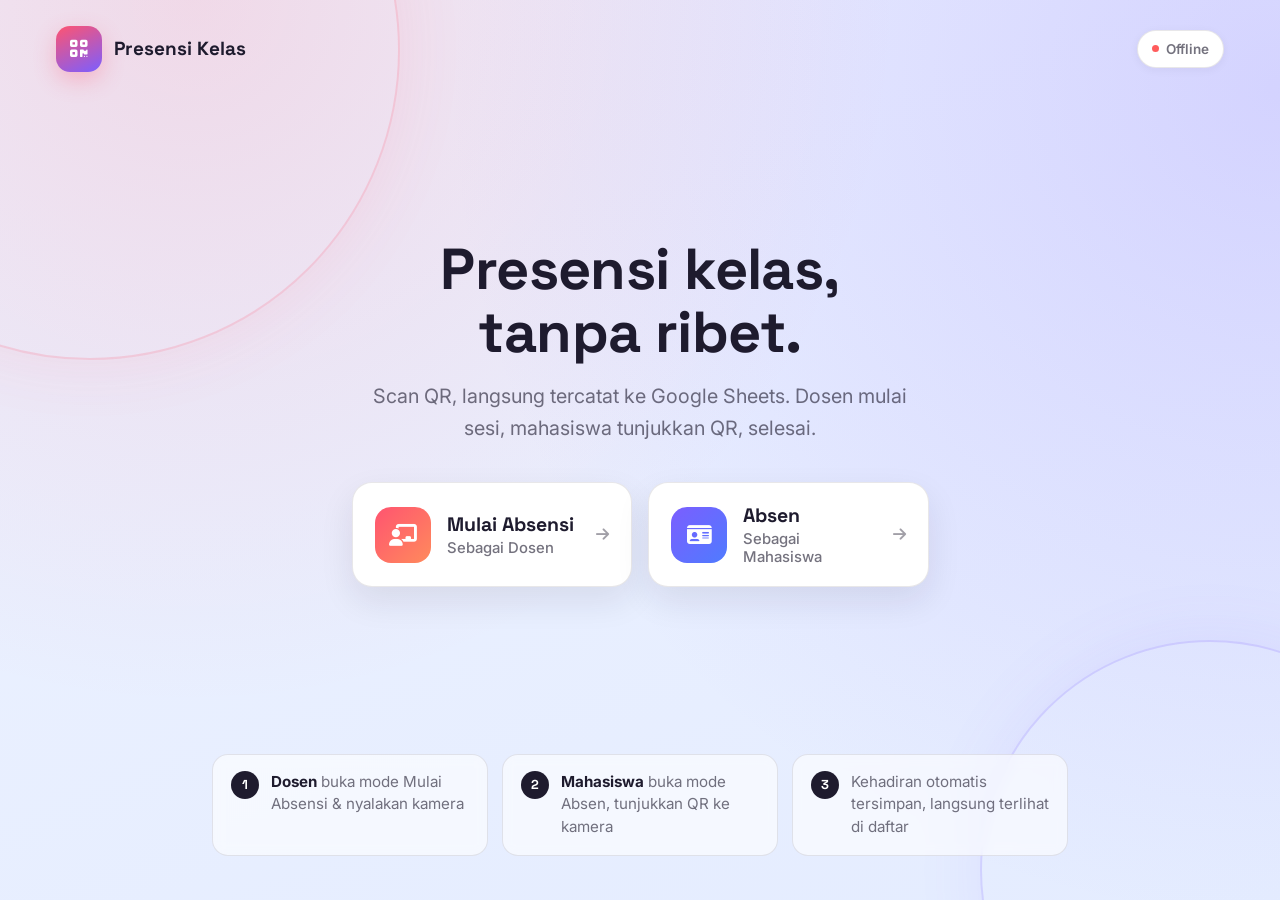
==== commit 24d061bc: "Add files via upload" ====
--- a/index.html
+++ b/index.html
@@ -3,10 +3,10 @@
 <head>
 <meta charset="UTF-8" />
 <meta name="viewport" content="width=device-width, initial-scale=1.0, maximum-scale=1.0, user-scalable=no" />
-<title>Presensi Kelas · Scan QR</title>
+<title>Presensi Kelas</title>
 <link rel="stylesheet" href="https://cdnjs.cloudflare.com/ajax/libs/font-awesome/6.5.1/css/all.min.css" />
 <link rel="preconnect" href="https://fonts.googleapis.com">
-<link href="https://fonts.googleapis.com/css2?family=Space+Grotesk:wght@500;600;700&family=Inter:wght@400;500;600;700&display=swap" rel="stylesheet">
+<link href="https://fonts.googleapis.com/css2?family=Space+Grotesk:wght@500;600;700;800&family=Inter:wght@400;500;600;700;800&display=swap" rel="stylesheet">
 <script src="https://cdnjs.cloudflare.com/ajax/libs/html5-qrcode/2.3.8/html5-qrcode.min.js"></script>
 <style>
   :root{
@@ -15,13 +15,14 @@
     --ink-soft:#4A4560;
     --dark:#15112B;
 
-    --bg:#F6F4FC;
+    --bg-a:#EEF3FF;
+    --bg-b:#E4ECFF;
     --surface:#FFFFFF;
     --surface-tint: rgba(30,27,46,0.035);
     --surface-strong: rgba(30,27,46,0.06);
     --line: rgba(30,27,46,0.10);
-    --text-dim: rgba(30,27,46,0.60);
-    --text-faint: rgba(30,27,46,0.40);
+    --text-dim: rgba(30,27,46,0.62);
+    --text-faint: rgba(30,27,46,0.42);
 
     --coral:#FF5470;
     --coral-text:#D6335A;
@@ -33,93 +34,211 @@
     --amber-text:#B45309;
     --red:#FF5C5C;
     --red-text:#DC2626;
+
+    /* GANTI DI SINI kalau mau ukuran font dasar beda */
+    --fs-base: 16.5px;
   }
 
   *{ margin:0; padding:0; box-sizing:border-box; }
+  html{ font-size:var(--fs-base); }
 
   body{
     font-family:'Inter', -apple-system, sans-serif;
-    background:
-      radial-gradient(circle at 12% -8%, rgba(255,84,112,0.14), transparent 45%),
-      radial-gradient(circle at 102% 6%, rgba(123,94,255,0.16), transparent 55%),
-      var(--bg);
+    background: var(--bg-a);
+    min-height:100vh;
+    color:var(--ink);
+    font-size:1rem;
+    line-height:1.5;
+    overflow-x:hidden;
+  }
+
+  button{ font-family:inherit; }
+  h1,h2,h3{ font-family:'Space Grotesk', sans-serif; }
+
+  .screen{ display:none; min-height:100vh; width:100%; }
+  .screen.active{ display:block; }
+
+  /* ================================================================
+     LANDING
+  ================================================================ */
+  #screenLanding{
+    position:relative;
     min-height:100vh;
     display:flex;
-    justify-content:center;
-    padding:20px 14px 40px;
-    color:var(--ink);
-  }
-
-  .app{ max-width:460px; width:100%; }
-
-  /* -------------------- HEADER -------------------- */
-  header{ display:flex; align-items:center; gap:12px; margin-bottom:14px; }
-
-  .mark{
-    width:42px; height:42px; border-radius:12px;
+    flex-direction:column;
+    overflow:hidden;
+    background:
+      radial-gradient(circle at 15% 0%, rgba(255,84,112,0.16), transparent 50%),
+      radial-gradient(circle at 100% 10%, rgba(123,94,255,0.20), transparent 55%),
+      linear-gradient(160deg, var(--bg-a), var(--bg-b));
+  }
+
+  .glow-ring{ position:absolute; border-radius:50%; pointer-events:none; opacity:.55; }
+  .ring-1{
+    width:620px; height:620px; top:-260px; left:-220px;
+    border:2px solid rgba(255,84,112,0.35);
+    box-shadow:0 0 70px rgba(255,84,112,0.18);
+  }
+  .ring-2{
+    width:460px; height:460px; bottom:-200px; right:-160px;
+    border:2px solid rgba(123,94,255,0.35);
+    box-shadow:0 0 70px rgba(123,94,255,0.18);
+  }
+
+  .landing-topbar{
+    position:relative; z-index:2;
+    display:flex; align-items:center; gap:12px;
+    padding:26px clamp(20px,5vw,56px) 0;
+  }
+  .brand{ display:flex; align-items:center; gap:12px; font-family:'Space Grotesk',sans-serif; font-weight:700; font-size:1.15rem; }
+  .brand-mark{
+    width:46px; height:46px; border-radius:14px;
     background:linear-gradient(155deg, var(--coral), var(--violet));
     display:flex; align-items:center; justify-content:center;
-    color:var(--white); font-size:18px; flex-shrink:0;
-    box-shadow:0 6px 20px rgba(255,84,112,0.28);
-  }
-
-  h1{
-    font-family:'Space Grotesk', sans-serif;
-    font-size:19px; font-weight:700; line-height:1.15;
-    color:var(--ink);
-  }
-  header .sub{ font-size:12.5px; color:var(--text-dim); margin-top:2px; }
+    color:var(--white); font-size:20px; flex-shrink:0;
+    box-shadow:0 8px 22px rgba(255,84,112,0.3);
+  }
+  .landing-topbar .conn{ margin-left:auto; }
 
   .conn{
-    margin-left:auto;
-    display:flex; align-items:center; gap:6px;
-    font-size:11px; color:var(--text-dim);
+    display:flex; align-items:center; gap:7px;
+    font-size:0.82rem; color:var(--text-dim); font-weight:600;
     background:var(--surface); border:1px solid var(--line);
-    padding:6px 10px; border-radius:20px; white-space:nowrap;
-    box-shadow:0 2px 8px rgba(30,27,46,0.04);
-  }
-  .conn .dot{ width:6px; height:6px; border-radius:50%; background:#888; flex-shrink:0; }
+    padding:8px 14px; border-radius:20px; white-space:nowrap;
+    box-shadow:0 2px 10px rgba(30,27,46,0.05);
+  }
+  .conn .dot{ width:7px; height:7px; border-radius:50%; background:#888; flex-shrink:0; }
   .conn .dot.online{ background:var(--teal); box-shadow:0 0 8px rgba(18,184,134,0.6); }
   .conn .dot.offline{ background:var(--red); animation:blink 1s ease-in-out infinite; }
   .conn .dot.checking{ background:var(--amber); animation:blink .8s ease-in-out infinite; }
   @keyframes blink{ 0%,100%{opacity:1;} 50%{opacity:.35;} }
 
-  /* -------------------- TOAST -------------------- */
+  .landing-hero{
+    position:relative; z-index:2;
+    flex:1;
+    display:flex; flex-direction:column; align-items:center; justify-content:center;
+    text-align:center;
+    padding:40px 22px;
+    max-width:760px; margin:0 auto;
+  }
+  .landing-hero h1{
+    font-size:clamp(2.3rem, 6vw, 3.5rem);
+    font-weight:800; line-height:1.08; letter-spacing:-0.01em;
+    color:var(--ink);
+  }
+  .landing-hero .landing-sub{
+    margin-top:18px; font-size:clamp(1rem, 2.2vw, 1.2rem);
+    color:var(--text-dim); max-width:560px; line-height:1.6;
+  }
+
+  .role-buttons{
+    margin-top:38px; width:100%; max-width:640px;
+    display:flex; gap:16px; flex-wrap:wrap; justify-content:center;
+  }
+  .role-btn{
+    flex:1 1 260px; min-width:240px;
+    display:flex; align-items:center; gap:16px; text-align:left;
+    padding:20px 22px; border-radius:20px; border:none; cursor:pointer;
+    background:var(--surface); border:1px solid var(--line);
+    box-shadow:0 14px 34px rgba(30,27,46,0.09);
+    transition:transform .16s ease, box-shadow .16s ease;
+  }
+  .role-btn:hover{ transform:translateY(-3px); box-shadow:0 18px 40px rgba(30,27,46,0.14); }
+  .role-icon{
+    width:56px; height:56px; border-radius:16px; flex-shrink:0;
+    display:flex; align-items:center; justify-content:center; font-size:22px; color:var(--white);
+  }
+  .role-dosen .role-icon{ background:linear-gradient(135deg, var(--coral), #ff8a5c); }
+  .role-mhs .role-icon{ background:linear-gradient(135deg, var(--violet), #4f7bff); }
+  .role-text{ display:flex; flex-direction:column; gap:2px; }
+  .role-text strong{ font-family:'Space Grotesk',sans-serif; font-size:1.18rem; color:var(--ink); }
+  .role-text small{ font-size:0.9rem; color:var(--text-dim); font-weight:500; }
+  .role-arrow{ margin-left:auto; color:var(--text-faint); font-size:15px; flex-shrink:0; }
+
+  .landing-steps{
+    position:relative; z-index:2;
+    display:flex; gap:14px; flex-wrap:wrap; justify-content:center;
+    padding:0 22px 44px; max-width:900px; margin:0 auto;
+  }
+  .step{
+    flex:1 1 230px; display:flex; gap:12px; align-items:flex-start;
+    background:rgba(255,255,255,0.6); border:1px solid var(--line);
+    padding:16px 18px; border-radius:16px; backdrop-filter:blur(6px);
+  }
+  .step-num{
+    width:28px; height:28px; border-radius:50%; flex-shrink:0;
+    background:var(--ink); color:var(--white); font-family:'Space Grotesk',sans-serif;
+    font-weight:700; font-size:13px; display:flex; align-items:center; justify-content:center;
+  }
+  .step p{ font-size:0.92rem; color:var(--text-dim); line-height:1.5; }
+  .step p strong{ color:var(--ink); }
+
+  @media (max-width:620px){
+    .role-buttons{ flex-direction:column; }
+    .landing-steps{ flex-direction:column; }
+  }
+
+  /* ================================================================
+     SHARED: TOPBAR for Dosen / Mahasiswa screens
+  ================================================================ */
+  .app-topbar{
+    display:flex; align-items:center; gap:14px;
+    padding:20px clamp(16px,4vw,40px);
+    background:var(--surface); border-bottom:1px solid var(--line);
+  }
+  .btn-back{
+    width:42px; height:42px; border-radius:12px; border:1px solid var(--line);
+    background:var(--surface-tint); color:var(--ink); cursor:pointer;
+    display:flex; align-items:center; justify-content:center; font-size:16px; flex-shrink:0;
+  }
+  .btn-back:hover{ background:var(--surface-strong); }
+  .app-topbar h2{ font-size:1.2rem; font-weight:700; color:var(--ink); }
+  .app-topbar .sub{ font-size:0.82rem; color:var(--text-dim); margin-top:1px; }
+  .app-topbar .conn{ margin-left:auto; }
+
+  .app-body{ padding:22px clamp(16px,4vw,40px) 60px; max-width:1180px; margin:0 auto; }
+
+  /* Toast */
   #status{
     display:none; align-items:center; gap:10px;
-    padding:11px 14px; border-radius:12px;
-    font-size:13px; font-weight:500; margin-bottom:12px;
+    padding:13px 16px; border-radius:14px;
+    font-size:0.95rem; font-weight:500; margin-bottom:16px;
     animation:slideUp .25s ease;
     border:1px solid transparent;
   }
-  #status i{ font-size:15px; flex-shrink:0; }
+  #status i{ font-size:17px; flex-shrink:0; }
   @keyframes slideUp{ from{opacity:0; transform:translateY(6px);} to{opacity:1; transform:translateY(0);} }
   #status.success{ display:flex; background:rgba(18,184,134,0.12); color:var(--teal-text); border-color:rgba(18,184,134,0.3); }
   #status.error{ display:flex; background:rgba(255,92,92,0.12); color:var(--red-text); border-color:rgba(255,92,92,0.3); }
   #status.warning{ display:flex; background:rgba(245,165,36,0.14); color:var(--amber-text); border-color:rgba(245,165,36,0.35); }
-  #status.info{ display:flex; background:var(--surface); color:var(--ink); border-color:var(--line); }
-
-  /* -------------------- SCANNER CARD (hero) -------------------- */
+  #status.info{ display:flex; background:var(--surface-tint); color:var(--ink); border-color:var(--line); }
+
+  /* ================================================================
+     DOSEN MODE
+  ================================================================ */
+  .dosen-grid{ display:grid; grid-template-columns:1fr; gap:22px; }
+  @media (min-width:960px){
+    .dosen-grid{ grid-template-columns:420px 1fr; align-items:start; }
+  }
+
   .scanner-card{
     background:var(--surface);
     border:1px solid var(--line);
-    border-radius:22px;
-    padding:16px;
+    border-radius:24px;
+    padding:18px;
     box-shadow:0 14px 34px rgba(30,27,46,0.07);
   }
 
-  /* Satu-satunya elemen gelap yang disengaja — viewfinder kamera,
-     biar tetap kontras & fokus perhatian saat scan (sisanya terang). */
   .scanner-area{
     position:relative;
     background:var(--dark);
-    border-radius:16px;
-    min-height:280px;
+    border-radius:18px;
+    min-height:300px;
     width:100%;
     overflow:hidden;
   }
 
-  #qr-reader{ width:100% !important; min-height:280px; position:relative; }
+  #qr-reader{ width:100% !important; min-height:300px; position:relative; }
   #qr-reader video{ width:100% !important; height:auto !important; display:block !important; }
   #qr-reader > div:not(:first-child){ display:none !important; }
   #qr-reader > div:first-child, #qr-reader > div:first-child > div:first-child{ width:100% !important; height:auto !important; }
@@ -129,14 +248,14 @@
     position:absolute; top:50%; left:50%; transform:translate(-50%,-50%);
     width:62%; height:42%;
     border:2px solid rgba(255,84,112,0.6);
-    border-radius:14px;
+    border-radius:16px;
     box-shadow:0 0 0 3000px rgba(21,17,43,0.55);
   }
-  .corner{ position:absolute; width:18px; height:18px; border-color:var(--coral); border-style:solid; border-width:0; }
-  .corner-tl{ top:-2px; left:-2px; border-top-width:3px; border-left-width:3px; border-radius:5px 0 0 0; }
-  .corner-tr{ top:-2px; right:-2px; border-top-width:3px; border-right-width:3px; border-radius:0 5px 0 0; border-color:var(--violet); }
-  .corner-bl{ bottom:-2px; left:-2px; border-bottom-width:3px; border-left-width:3px; border-radius:0 0 0 5px; border-color:var(--violet); }
-  .corner-br{ bottom:-2px; right:-2px; border-bottom-width:3px; border-right-width:3px; border-radius:0 0 5px 0; }
+  .corner{ position:absolute; width:20px; height:20px; border-color:var(--coral); border-style:solid; border-width:0; }
+  .corner-tl{ top:-2px; left:-2px; border-top-width:3px; border-left-width:3px; border-radius:6px 0 0 0; }
+  .corner-tr{ top:-2px; right:-2px; border-top-width:3px; border-right-width:3px; border-radius:0 6px 0 0; border-color:var(--violet); }
+  .corner-bl{ bottom:-2px; left:-2px; border-bottom-width:3px; border-left-width:3px; border-radius:0 0 0 6px; border-color:var(--violet); }
+  .corner-br{ bottom:-2px; right:-2px; border-bottom-width:3px; border-right-width:3px; border-radius:0 0 6px 0; }
 
   .scan-line{
     position:absolute; left:19%; right:19%; height:2px; top:29%;
@@ -147,10 +266,10 @@
   @keyframes scanMove{ 0%{top:29%; opacity:.5;} 50%{top:71%; opacity:1;} 100%{top:29%; opacity:.5;} }
 
   .scan-text{
-    position:absolute; bottom:12px; left:50%; transform:translateX(-50%);
-    font-size:11px; font-weight:500; color:var(--white);
+    position:absolute; bottom:14px; left:50%; transform:translateX(-50%);
+    font-size:0.85rem; font-weight:500; color:var(--white);
     background:rgba(21,17,43,0.75); backdrop-filter:blur(6px);
-    padding:6px 14px; border-radius:16px;
+    padding:7px 16px; border-radius:16px;
     display:flex; align-items:center; gap:7px;
     border:1px solid rgba(255,255,255,0.12); white-space:nowrap;
   }
@@ -159,18 +278,17 @@
 
   .result-line{
     text-align:center; font-family:'Space Grotesk', sans-serif;
-    font-size:15px; font-weight:600; padding:14px 4px 4px;
-    color:var(--ink); min-height:26px;
-  }
-
-  .scanner-controls{ display:flex; gap:10px; margin-top:10px; }
-  button{ font-family:inherit; }
+    font-size:1.08rem; font-weight:600; padding:16px 4px 4px;
+    color:var(--ink); min-height:28px;
+  }
+
+  .scanner-controls{ display:flex; gap:10px; margin-top:12px; }
 
   .btn-scan{
-    flex:1; padding:12px; border:none; border-radius:13px;
+    flex:1; padding:15px; border:none; border-radius:15px;
     background:linear-gradient(135deg, var(--coral), var(--violet)); color:var(--white);
-    font-weight:700; font-size:14px; cursor:pointer;
-    display:flex; align-items:center; justify-content:center; gap:8px;
+    font-weight:700; font-size:1rem; cursor:pointer;
+    display:flex; align-items:center; justify-content:center; gap:9px;
     transition:transform .15s ease, box-shadow .15s ease;
     box-shadow:0 6px 20px rgba(255,84,112,0.3);
   }
@@ -178,75 +296,72 @@
   .btn-scan.stop{ background:var(--red); color:var(--white); box-shadow:0 6px 20px rgba(255,92,92,0.3); }
 
   .btn-flash{
-    flex:0 0 50px; border:1px solid var(--line); border-radius:13px;
+    flex:0 0 56px; border:1px solid var(--line); border-radius:15px;
     background:var(--surface-strong); color:var(--ink-soft); cursor:pointer;
-    display:flex; align-items:center; justify-content:center;
+    display:flex; align-items:center; justify-content:center; font-size:1.05rem;
     transition:background .15s ease;
   }
   .btn-flash:hover{ background:rgba(30,27,46,0.1); }
   .btn-flash.active{ background:var(--amber); color:var(--ink); border-color:var(--amber); }
 
-  /* -------------------- ADMIN PANEL (secondary, collapsed) -------------------- */
   details.admin{
-    margin-top:12px; background:var(--surface); border:1px solid var(--line);
-    border-radius:16px; overflow:hidden;
+    margin-top:18px; background:var(--surface); border:1px solid var(--line);
+    border-radius:18px; overflow:hidden;
     box-shadow:0 10px 26px rgba(30,27,46,0.05);
   }
   details.admin summary{
-    list-style:none; cursor:pointer; padding:13px 16px;
-    display:flex; align-items:center; gap:9px;
-    font-size:13px; font-weight:600; color:var(--text-dim);
+    list-style:none; cursor:pointer; padding:16px 18px;
+    display:flex; align-items:center; gap:10px;
+    font-size:0.95rem; font-weight:600; color:var(--text-dim);
   }
   details.admin summary::-webkit-details-marker{ display:none; }
-  details.admin summary i.fa-chevron-down{ margin-left:auto; font-size:11px; transition:transform .2s ease; color:var(--text-faint); }
+  details.admin summary i.fa-chevron-down{ margin-left:auto; font-size:12px; transition:transform .2s ease; color:var(--text-faint); }
   details.admin[open] summary i.fa-chevron-down{ transform:rotate(180deg); }
   details.admin summary i.fa-id-card{ color:var(--violet); }
 
-  .admin-body{ padding:0 16px 16px; }
-  .admin-body p{ font-size:12px; color:var(--text-faint); margin-bottom:10px; line-height:1.5; }
+  .admin-body{ padding:0 18px 18px; }
+  .admin-body p{ font-size:0.85rem; color:var(--text-faint); margin-bottom:12px; line-height:1.55; }
 
   .qr-input-group{ display:flex; gap:8px; }
   .qr-input-group input{
-    flex:1; padding:10px 13px; border-radius:11px;
+    flex:1; padding:13px 15px; border-radius:13px;
     border:1px solid var(--line); background:var(--surface-tint);
-    color:var(--ink); font-size:13.5px;
+    color:var(--ink); font-size:0.95rem;
   }
   .qr-input-group input:focus{ outline:none; border-color:var(--violet); box-shadow:0 0 0 3px rgba(123,94,255,0.18); }
   .qr-input-group input::placeholder{ color:var(--text-faint); }
   .qr-input-group button{
-    padding:10px 16px; background:var(--violet); color:var(--white);
-    border:none; border-radius:11px; font-weight:600; font-size:13px; cursor:pointer;
+    padding:13px 18px; background:var(--violet); color:var(--white);
+    border:none; border-radius:13px; font-weight:600; font-size:0.9rem; cursor:pointer;
     white-space:nowrap;
   }
   .qr-input-group button:hover{ filter:brightness(1.08); }
 
-  /* -------------------- FORM DAFTAR MAHASISWA BARU -------------------- */
-  /* Muncul kalau NIM yang dicek di "Buat QR" belum ada di sheet. */
   .form-daftar{
-    display:none; margin-top:12px; padding:14px;
+    display:none; margin-top:14px; padding:16px;
     background:rgba(245,165,36,0.09); border:1px solid rgba(245,165,36,0.3);
-    border-radius:13px;
+    border-radius:15px;
   }
   .form-daftar.show{ display:block; animation:slideUp .3s ease; }
   .form-daftar-info{
-    font-size:12px; color:var(--amber-text); line-height:1.5; margin-bottom:10px;
+    font-size:0.85rem; color:var(--amber-text); line-height:1.55; margin-bottom:10px;
     display:flex; align-items:flex-start; gap:7px;
   }
   .form-daftar-info i{ margin-top:2px; flex-shrink:0; }
-  .form-daftar-fields{ display:flex; flex-direction:column; gap:8px; }
+  .form-daftar-fields{ display:flex; flex-direction:column; gap:9px; }
   .form-daftar-fields input{
-    padding:10px 13px; border-radius:11px;
+    padding:12px 14px; border-radius:12px;
     border:1px solid var(--line); background:var(--surface);
-    color:var(--ink); font-size:13.5px; width:100%;
+    color:var(--ink); font-size:0.95rem; width:100%;
   }
   .form-daftar-fields input:focus{ outline:none; border-color:var(--violet); box-shadow:0 0 0 3px rgba(123,94,255,0.18); }
   .form-daftar-fields input::placeholder{ color:var(--text-faint); }
-  .form-daftar-note{ font-size:11.5px; color:var(--text-faint); margin-top:9px; }
+  .form-daftar-note{ font-size:0.8rem; color:var(--text-faint); margin-top:10px; }
   .form-daftar-note strong{ color:var(--text-dim); }
-  .form-daftar-actions{ display:flex; gap:8px; margin-top:10px; }
+  .form-daftar-actions{ display:flex; gap:9px; margin-top:12px; }
   .form-daftar-actions button{
-    border:none; border-radius:11px; font-weight:600; font-size:13px; cursor:pointer;
-    padding:10px 14px;
+    border:none; border-radius:12px; font-weight:600; font-size:0.9rem; cursor:pointer;
+    padding:12px 16px;
   }
   .btn-daftar{ flex:1; background:linear-gradient(135deg, var(--teal), var(--violet)); color:var(--white); display:flex; align-items:center; justify-content:center; gap:7px; }
   .btn-daftar:hover{ filter:brightness(1.05); }
@@ -255,205 +370,350 @@
   .btn-batal-daftar:hover{ background:rgba(30,27,46,0.1); }
 
   .qr-preview{
-    display:none; margin-top:12px; padding:14px; text-align:center;
-    background:var(--surface-tint); border:1px solid var(--line); border-radius:13px;
+    display:none; margin-top:14px; padding:16px; text-align:center;
+    background:var(--surface-tint); border:1px solid var(--line); border-radius:15px;
   }
   .qr-preview.show{ display:block; animation:slideUp .3s ease; }
-  .qr-preview img{ max-width:170px; border-radius:8px; background:var(--white); padding:8px; border:1px solid var(--line); }
-  .qr-preview .qr-info{ margin-top:8px; font-size:12px; color:var(--text-dim); line-height:1.5; }
+  .qr-preview img{ max-width:190px; border-radius:10px; background:var(--white); padding:9px; border:1px solid var(--line); }
+  .qr-preview .qr-info{ margin-top:9px; font-size:0.88rem; color:var(--text-dim); line-height:1.55; }
   .qr-preview .qr-info strong{ color:var(--ink); }
-  .qr-preview .qr-actions{ margin-top:10px; display:flex; gap:8px; justify-content:center; }
+  .qr-preview .qr-actions{ margin-top:11px; display:flex; gap:8px; justify-content:center; }
   .qr-preview .qr-actions button{
-    padding:7px 15px; border:none; border-radius:9px; font-size:12px; font-weight:600; cursor:pointer;
+    padding:9px 17px; border:none; border-radius:10px; font-size:0.85rem; font-weight:600; cursor:pointer;
   }
   .qr-preview .qr-actions .btn-download{ background:var(--teal); color:var(--white); }
   .qr-preview .qr-actions .btn-close{ background:var(--surface-strong); color:var(--ink-soft); }
 
   /* -------------------- DATA TABLE -------------------- */
   .data-section{
-    margin-top:12px; background:var(--surface); border:1px solid var(--line);
-    border-radius:16px; overflow:hidden;
+    background:var(--surface); border:1px solid var(--line);
+    border-radius:20px; overflow:hidden;
     box-shadow:0 10px 26px rgba(30,27,46,0.05);
   }
   .data-header{
-    padding:12px 16px; display:flex; align-items:center; gap:8px;
+    padding:16px 20px; display:flex; align-items:center; gap:10px; flex-wrap:wrap;
     border-bottom:1px solid var(--line);
     background:linear-gradient(90deg, rgba(123,94,255,0.10), transparent);
   }
-  .data-header .title{ font-size:13px; font-weight:700; display:flex; align-items:center; gap:8px; color:var(--ink); }
+  .data-header .title{ font-size:1rem; font-weight:700; display:flex; align-items:center; gap:9px; color:var(--ink); }
   .data-header .title i{ color:var(--violet); }
   .data-header .refresh{
-    margin-left:auto; background:none; border:none; color:var(--text-dim);
-    cursor:pointer; font-size:13px; padding:4px 6px; border-radius:8px;
+    background:none; border:none; color:var(--text-dim);
+    cursor:pointer; font-size:0.95rem; padding:6px 8px; border-radius:9px;
   }
   .data-header .refresh:hover{ color:var(--coral-text); background:rgba(30,27,46,0.05); }
   .data-header .refresh.spin i{ animation:spin .7s linear infinite; }
   @keyframes spin{ to{ transform:rotate(360deg); } }
   .data-header .count{
-    font-size:11px; color:var(--text-faint); background:var(--surface-tint);
-    padding:2px 10px; border-radius:20px;
-  }
-
-  .table-wrapper{ max-height:230px; overflow-y:auto; }
-  .table-wrapper::-webkit-scrollbar{ width:4px; }
+    font-size:0.82rem; font-weight:600; color:var(--teal-text); background:rgba(18,184,134,0.12);
+    padding:5px 13px; border-radius:20px;
+  }
+  .data-header .search-wrap{ margin-left:auto; position:relative; flex:1 1 200px; max-width:260px; }
+  .data-header .search-wrap i{ position:absolute; left:13px; top:50%; transform:translateY(-50%); color:var(--text-faint); font-size:0.85rem; }
+  .data-header input#searchMahasiswa{
+    width:100%; padding:9px 12px 9px 34px; border-radius:11px; border:1px solid var(--line);
+    background:var(--surface-tint); font-size:0.88rem; color:var(--ink);
+  }
+  .data-header input#searchMahasiswa:focus{ outline:none; border-color:var(--violet); background:var(--surface); }
+
+  .table-wrapper{ max-height:460px; overflow-y:auto; }
+  .table-wrapper::-webkit-scrollbar{ width:5px; }
   .table-wrapper::-webkit-scrollbar-thumb{ background:rgba(123,94,255,0.3); border-radius:4px; }
 
-  table{ width:100%; border-collapse:collapse; font-size:12px; }
+  table{ width:100%; border-collapse:collapse; font-size:0.9rem; }
   th{
-    padding:8px 10px; text-align:left; font-weight:600; font-size:10px;
-    letter-spacing:.4px; color:var(--text-faint);
+    padding:11px 14px; text-align:left; font-weight:700; font-size:0.75rem;
+    letter-spacing:.3px; color:var(--text-faint);
     border-bottom:1px solid var(--line);
     position:sticky; top:0; background:var(--surface);
   }
-  td{ padding:8px 10px; border-bottom:1px solid rgba(30,27,46,0.05); color:var(--text-dim); }
+  td{ padding:11px 14px; border-bottom:1px solid rgba(30,27,46,0.05); color:var(--text-dim); }
   tr:hover td{ background:rgba(30,27,46,0.02); }
   .status-hadir{ color:var(--teal-text); font-weight:600; }
   .status-belum{ color:var(--text-faint); }
-
-  .loading-text{ text-align:center; padding:22px; font-size:12.5px; color:var(--text-faint); }
-  .loading-text i{ margin-right:7px; }
+  .status-time{ font-size:0.78rem; color:var(--text-faint); font-weight:400; }
+
+  .loading-text{ text-align:center; padding:32px 20px; font-size:0.92rem; color:var(--text-faint); }
+  .loading-text i{ margin-right:8px; }
   .loading-text .btn-retry, .loading-text a.btn-retry{
-    display:inline-block; margin-top:10px; padding:7px 16px; border-radius:9px;
-    background:var(--violet); color:var(--white); border:none; font-size:12px;
+    display:inline-block; margin-top:12px; padding:10px 20px; border-radius:11px;
+    background:var(--violet); color:var(--white); border:none; font-size:0.88rem;
     font-weight:600; cursor:pointer; text-decoration:none;
   }
 
-  footer{ margin-top:14px; text-align:center; font-size:11px; color:var(--text-faint); }
-  footer a{ color:var(--violet-text); text-decoration:none; }
-  footer a:hover{ text-decoration:underline; }
-  footer i{ color:var(--coral-text); }
+  footer.foot{ margin-top:22px; text-align:center; font-size:0.85rem; color:var(--text-faint); }
+  footer.foot a{ color:var(--violet-text); text-decoration:none; }
+  footer.foot a:hover{ text-decoration:underline; }
+  footer.foot i{ color:var(--coral-text); }
+
+  /* ================================================================
+     MAHASISWA MODE
+  ================================================================ */
+  #screenMahasiswa .app-body{ max-width:540px; }
+
+  .mhs-card{
+    background:var(--surface); border:1px solid var(--line); border-radius:24px;
+    padding:26px; box-shadow:0 14px 34px rgba(30,27,46,0.07); text-align:center;
+  }
+  .mhs-card h3{ font-size:1.25rem; font-weight:700; color:var(--ink); }
+  .mhs-card .mhs-sub{ font-size:0.95rem; color:var(--text-dim); margin-top:6px; line-height:1.5; }
+
+  .mhs-form{ margin-top:22px; display:flex; flex-direction:column; gap:12px; }
+  .mhs-form input{
+    padding:16px 18px; border-radius:15px; border:1px solid var(--line);
+    background:var(--surface-tint); color:var(--ink); font-size:1.05rem; text-align:center;
+    letter-spacing:.5px;
+  }
+  .mhs-form input:focus{ outline:none; border-color:var(--violet); box-shadow:0 0 0 3px rgba(123,94,255,0.18); }
+  .mhs-form button{
+    padding:16px; border:none; border-radius:15px; cursor:pointer;
+    background:linear-gradient(135deg, var(--violet), var(--coral)); color:var(--white);
+    font-weight:700; font-size:1.05rem; display:flex; align-items:center; justify-content:center; gap:9px;
+    box-shadow:0 8px 22px rgba(123,94,255,0.3);
+  }
+  .mhs-form button:hover{ filter:brightness(1.06); }
+  .mhs-form button:disabled{ opacity:.6; cursor:not-allowed; }
+
+  .mhs-error{
+    margin-top:16px; padding:14px 16px; border-radius:14px; text-align:left;
+    background:rgba(255,92,92,0.1); border:1px solid rgba(255,92,92,0.3); color:var(--red-text);
+    font-size:0.9rem; line-height:1.5; display:none; gap:9px; align-items:flex-start;
+  }
+  .mhs-error.show{ display:flex; }
+  .mhs-error i{ margin-top:2px; flex-shrink:0; }
+
+  .mhs-qr-wrap{ display:none; margin-top:22px; }
+  .mhs-qr-wrap.show{ display:block; animation:slideUp .3s ease; }
+  .mhs-qr-wrap .mhs-name{ font-family:'Space Grotesk',sans-serif; font-size:1.15rem; font-weight:700; color:var(--ink); }
+  .mhs-qr-wrap .mhs-meta{ font-size:0.88rem; color:var(--text-dim); margin-top:2px; }
+  .mhs-qr-box{
+    margin-top:16px; padding:20px; border-radius:20px; background:var(--surface-tint);
+    border:1px solid var(--line); display:inline-block;
+  }
+  .mhs-qr-box img{ width:220px; height:220px; display:block; border-radius:10px; }
+
+  .mhs-status{
+    margin-top:18px; padding:14px 18px; border-radius:15px; font-weight:600;
+    display:flex; align-items:center; justify-content:center; gap:10px; font-size:0.98rem;
+  }
+  .mhs-status.waiting{ background:var(--surface-tint); color:var(--text-dim); }
+  .mhs-status.waiting i{ animation:spin 1s linear infinite; }
+  .mhs-status.hadir{ background:rgba(18,184,134,0.12); color:var(--teal-text); }
+
+  .mhs-ganti{ margin-top:16px; background:none; border:none; color:var(--text-faint); font-size:0.85rem; cursor:pointer; text-decoration:underline; }
+  .mhs-ganti:hover{ color:var(--text-dim); }
 
   @media (max-width:400px){
-    .scanner-area, #qr-reader{ min-height:230px; }
-    h1{ font-size:17px; }
+    .scanner-area, #qr-reader{ min-height:250px; }
   }
 </style>
 </head>
 <body>
 
-<div class="app">
-
-  <header>
-    <div class="mark"><i class="fas fa-qrcode"></i></div>
+<!-- ================================================================
+     SCREEN 1 — LANDING
+================================================================ -->
+<div class="screen active" id="screenLanding">
+  <div class="glow-ring ring-1"></div>
+  <div class="glow-ring ring-2"></div>
+
+  <div class="landing-topbar">
+    <div class="brand"><span class="brand-mark"><i class="fas fa-qrcode"></i></span> Presensi Kelas</div>
+    <div class="conn" id="connectionStatusLanding">
+      <span class="dot checking"></span>
+      <span>Mengecek...</span>
+    </div>
+  </div>
+
+  <main class="landing-hero">
+    <h1>Presensi kelas,<br>tanpa ribet.</h1>
+    <p class="landing-sub">Scan QR, langsung tercatat ke Google Sheets. Dosen mulai sesi, mahasiswa tunjukkan QR, selesai.</p>
+
+    <div class="role-buttons">
+      <button class="role-btn role-dosen" onclick="showScreen('dosen')">
+        <span class="role-icon"><i class="fas fa-chalkboard-user"></i></span>
+        <span class="role-text"><strong>Mulai Absensi</strong><small>Sebagai Dosen</small></span>
+        <i class="fas fa-arrow-right role-arrow"></i>
+      </button>
+      <button class="role-btn role-mhs" onclick="showScreen('mahasiswa')">
+        <span class="role-icon"><i class="fas fa-id-card"></i></span>
+        <span class="role-text"><strong>Absen</strong><small>Sebagai Mahasiswa</small></span>
+        <i class="fas fa-arrow-right role-arrow"></i>
+      </button>
+    </div>
+  </main>
+
+  <div class="landing-steps">
+    <div class="step"><span class="step-num">1</span><p><strong>Dosen</strong> buka mode Mulai Absensi & nyalakan kamera</p></div>
+    <div class="step"><span class="step-num">2</span><p><strong>Mahasiswa</strong> buka mode Absen, tunjukkan QR ke kamera</p></div>
+    <div class="step"><span class="step-num">3</span><p>Kehadiran otomatis tersimpan, langsung terlihat di daftar</p></div>
+  </div>
+</div>
+
+<!-- ================================================================
+     SCREEN 2 — DOSEN (scanner + admin + tabel)
+================================================================ -->
+<div class="screen" id="screenDosen">
+  <div class="app-topbar">
+    <button class="btn-back" onclick="showScreen('landing')" title="Kembali"><i class="fas fa-arrow-left"></i></button>
     <div>
-      <h1>Presensi Kelas</h1>
-      <div class="sub">Dosen scan QR tiap mahasiswa</div>
+      <h2>Mode Dosen</h2>
+      <div class="sub" id="matkulLabel">Rekayasa Perangkat Lunak</div>
     </div>
     <div class="conn" id="connectionStatus">
       <span class="dot checking" id="statusDot"></span>
       <span id="statusLabel">Mengecek...</span>
     </div>
-  </header>
-
-  <div id="status"></div>
-
-  <section class="scanner-card">
-    <div class="scanner-area" id="scannerArea">
-      <div id="qr-reader"></div>
-      <div class="scanner-overlay">
-        <div class="scan-frame">
-          <div class="corner corner-tl"></div>
-          <div class="corner corner-tr"></div>
-          <div class="corner corner-bl"></div>
-          <div class="corner corner-br"></div>
-          <div class="scan-line"></div>
+  </div>
+
+  <div class="app-body">
+    <div id="status"></div>
+
+    <div class="dosen-grid">
+      <div>
+        <section class="scanner-card">
+          <div class="scanner-area" id="scannerArea">
+            <div id="qr-reader"></div>
+            <div class="scanner-overlay">
+              <div class="scan-frame">
+                <div class="corner corner-tl"></div>
+                <div class="corner corner-tr"></div>
+                <div class="corner corner-bl"></div>
+                <div class="corner corner-br"></div>
+                <div class="scan-line"></div>
+              </div>
+              <div class="scan-text">
+                <i class="fas fa-qrcode"></i>
+                <span id="scanStatusText">Arahkan ke QR mahasiswa</span>
+              </div>
+            </div>
+          </div>
+
+          <div class="result-line" id="presensiStatus">Menunggu scan...</div>
+
+          <div class="scanner-controls">
+            <button class="btn-scan" id="btnStartScan" onclick="toggleScanner()">
+              <i class="fas fa-play"></i> <span id="btnScanLabel">Mulai Scan</span>
+            </button>
+            <button class="btn-flash" id="btnFlash" onclick="toggleFlash()" title="Flash">
+              <i class="fas fa-bolt"></i>
+            </button>
+          </div>
+        </section>
+
+        <details class="admin">
+          <summary><i class="fas fa-id-card"></i> Buat QR Mahasiswa <i class="fas fa-chevron-down"></i></summary>
+          <div class="admin-body">
+            <p>Dipakai sekali per mahasiswa untuk cetak/simpan QR — atau biarkan mahasiswa generate sendiri lewat mode "Absen". Kalau NIM belum terdaftar, sistem otomatis minta data buat daftar dulu.</p>
+            <div class="qr-input-group">
+              <input type="text" id="qrNimInput" placeholder="Masukkan NIM" maxlength="12">
+              <button onclick="checkNimAndGenerate()"><i class="fas fa-qrcode"></i> Buat</button>
+            </div>
+
+            <div class="form-daftar" id="formDaftarBaru">
+              <p class="form-daftar-info"><i class="fas fa-circle-info"></i> NIM <strong id="daftarNimLabel"></strong> belum terdaftar. Isi data mahasiswa baru di bawah:</p>
+              <div class="form-daftar-fields">
+                <input type="text" id="daftarNamaInput" placeholder="Nama lengkap">
+                <input type="text" id="daftarKelasInput" placeholder="Kelas (mis. TI-4A)">
+              </div>
+              <p class="form-daftar-note">Jurusan otomatis diisi: <strong>Teknik Informatika</strong></p>
+              <div class="form-daftar-actions">
+                <button class="btn-daftar" id="btnDaftarBaru" onclick="daftarMahasiswaBaru()"><i class="fas fa-user-plus"></i> Daftar & Buat QR</button>
+                <button class="btn-batal-daftar" onclick="batalDaftarBaru()">Batal</button>
+              </div>
+            </div>
+
+            <div class="qr-preview" id="qrPreview">
+              <img id="qrResultImage" src="" alt="QR Code">
+              <div class="qr-info" id="qrInfo"></div>
+              <div class="qr-actions">
+                <button class="btn-download" onclick="downloadQRCode()"><i class="fas fa-download"></i> Download</button>
+                <button class="btn-close" onclick="closeQRPreview()"><i class="fas fa-times"></i> Tutup</button>
+              </div>
+            </div>
+          </div>
+        </details>
+
+        <footer class="foot">
+          <i class="fas fa-shield-alt"></i> Terhubung dengan
+          <a href="#" id="sheetLink" target="_blank">Google Sheets</a>
+        </footer>
+      </div>
+
+      <section class="data-section">
+        <div class="data-header">
+          <span class="title"><i class="fas fa-users"></i> Daftar Mahasiswa</span>
+          <span class="count" id="totalMahasiswa">0/0 hadir</span>
+          <button class="refresh" id="btnRefresh" onclick="loadDataMahasiswa()" title="Refresh"><i class="fas fa-sync-alt"></i></button>
+          <div class="search-wrap">
+            <i class="fas fa-search"></i>
+            <input type="text" id="searchMahasiswa" placeholder="Cari nama / NIM..." oninput="renderDataTable()">
+          </div>
         </div>
-        <div class="scan-text">
-          <i class="fas fa-qrcode"></i>
-          <span id="scanStatusText">Arahkan ke QR mahasiswa</span>
+        <div class="table-wrapper" id="tableWrapper">
+          <div class="loading-text" id="loadingData">
+            <i class="fas fa-spinner fa-spin"></i> Memuat data...
+          </div>
+          <table id="dataTable" style="display:none;">
+            <thead>
+              <tr><th>NIM</th><th>Nama</th><th>Kelas</th><th>Status</th></tr>
+            </thead>
+            <tbody id="tableBody"></tbody>
+          </table>
         </div>
+      </section>
+    </div>
+  </div>
+</div>
+
+<!-- ================================================================
+     SCREEN 3 — MAHASISWA (tunjukkan QR pribadi)
+================================================================ -->
+<div class="screen" id="screenMahasiswa">
+  <div class="app-topbar">
+    <button class="btn-back" onclick="showScreen('landing')" title="Kembali"><i class="fas fa-arrow-left"></i></button>
+    <div>
+      <h2>Absen Mahasiswa</h2>
+      <div class="sub">Tunjukkan QR ini ke kamera dosen</div>
+    </div>
+  </div>
+
+  <div class="app-body">
+    <div class="mhs-card">
+      <div id="mhsFormWrap">
+        <h3>Masukkan NIM kamu</h3>
+        <p class="mhs-sub">QR pribadi kamu akan muncul — tunjukkan ke kamera dosen untuk absen.</p>
+        <div class="mhs-form">
+          <input type="text" id="mhsNimInput" placeholder="Contoh: 2210201001" maxlength="12" inputmode="numeric">
+          <button id="btnMhsTampilkan" onclick="mhsTampilkanQR()"><i class="fas fa-qrcode"></i> Tampilkan QR Saya</button>
+        </div>
+        <div class="mhs-error" id="mhsError"><i class="fas fa-circle-exclamation"></i> <span></span></div>
+      </div>
+
+      <div class="mhs-qr-wrap" id="mhsQrWrap">
+        <div class="mhs-name" id="mhsNama">-</div>
+        <div class="mhs-meta" id="mhsMeta">-</div>
+        <div class="mhs-qr-box"><img id="mhsQrImage" src="" alt="QR Mahasiswa"></div>
+        <div class="mhs-status waiting" id="mhsStatus"><i class="fas fa-circle-notch"></i> <span>Menunggu di-scan dosen...</span></div>
+        <br>
+        <button class="mhs-ganti" onclick="mhsGantiNim()">Bukan kamu? Ganti NIM</button>
       </div>
     </div>
-
-    <div class="result-line" id="presensiStatus">Menunggu scan...</div>
-
-    <div class="scanner-controls">
-      <button class="btn-scan" id="btnStartScan" onclick="toggleScanner()">
-        <i class="fas fa-play"></i> <span id="btnScanLabel">Mulai Scan</span>
-      </button>
-      <button class="btn-flash" id="btnFlash" onclick="toggleFlash()" title="Flash">
-        <i class="fas fa-bolt"></i>
-      </button>
-    </div>
-  </section>
-
-  <details class="admin">
-    <summary><i class="fas fa-id-card"></i> Buat QR Mahasiswa <i class="fas fa-chevron-down"></i></summary>
-    <div class="admin-body">
-      <p>Dipakai sekali per mahasiswa (bukan tiap sesi) — cetak atau simpan QR-nya, dipakai ulang tiap kelas. Kalau NIM belum terdaftar, sistem otomatis minta data buat daftar dulu.</p>
-      <div class="qr-input-group">
-        <input type="text" id="qrNimInput" placeholder="Masukkan NIM" maxlength="12">
-        <button onclick="checkNimAndGenerate()"><i class="fas fa-qrcode"></i> Buat</button>
-      </div>
-
-      <!-- Form ini disembunyikan by default, cuma tampil kalau NIM di atas belum ada di sheet -->
-      <div class="form-daftar" id="formDaftarBaru">
-        <p class="form-daftar-info"><i class="fas fa-circle-info"></i> NIM <strong id="daftarNimLabel"></strong> belum terdaftar. Isi data mahasiswa baru di bawah:</p>
-        <div class="form-daftar-fields">
-          <input type="text" id="daftarNamaInput" placeholder="Nama lengkap">
-          <input type="text" id="daftarKelasInput" placeholder="Kelas (mis. TI-4A)">
-        </div>
-        <p class="form-daftar-note">Jurusan otomatis diisi: <strong>Teknik Informatika</strong></p>
-        <div class="form-daftar-actions">
-          <button class="btn-daftar" id="btnDaftarBaru" onclick="daftarMahasiswaBaru()"><i class="fas fa-user-plus"></i> Daftar & Buat QR</button>
-          <button class="btn-batal-daftar" onclick="batalDaftarBaru()">Batal</button>
-        </div>
-      </div>
-
-      <div class="qr-preview" id="qrPreview">
-        <img id="qrResultImage" src="" alt="QR Code">
-        <div class="qr-info" id="qrInfo"></div>
-        <div class="qr-actions">
-          <button class="btn-download" onclick="downloadQRCode()"><i class="fas fa-download"></i> Download</button>
-          <button class="btn-close" onclick="closeQRPreview()"><i class="fas fa-times"></i> Tutup</button>
-        </div>
-      </div>
-    </div>
-  </details>
-
-  <section class="data-section">
-    <div class="data-header">
-      <span class="title"><i class="fas fa-users"></i> Daftar Mahasiswa</span>
-      <button class="refresh" id="btnRefresh" onclick="loadDataMahasiswa()" title="Refresh"><i class="fas fa-sync-alt"></i></button>
-      <span class="count" id="totalMahasiswa">0 mahasiswa</span>
-    </div>
-    <div class="table-wrapper" id="tableWrapper">
-      <div class="loading-text" id="loadingData">
-        <i class="fas fa-spinner fa-spin"></i> Memuat data...
-      </div>
-      <table id="dataTable" style="display:none;">
-        <thead>
-          <tr><th>NIM</th><th>Nama</th><th>Kelas</th><th>Status</th></tr>
-        </thead>
-        <tbody id="tableBody"></tbody>
-      </table>
-    </div>
-  </section>
-
-  <footer>
-    <i class="fas fa-shield-alt"></i> Terhubung dengan
-    <a href="https://docs.google.com/spreadsheets/d/1PXOSZAXZNg7hvX-33DglZlM3saj4yclUhiYepiFNYhI/edit" target="_blank">Google Sheets</a>
-  </footer>
-
+  </div>
 </div>
 
 <script>
   // ================================================================
   // KONFIGURASI
   // ================================================================
-  const WEB_APP_URL = 'https://script.google.com/macros/s/AKfycbymSSEe8pCfzT8msv8qQfpFg5kQsFh3cZhO8loSpd5WuFXsqBFSQJ2yHco2IG7Gy1jpQA/exec'; // GANTI DI SINI: URL deploy Apps Script punya kamu sendiri
-  const SHEET_URL = 'https://docs.google.com/spreadsheets/d/1PXOSZAXZNg7hvX-33DglZlM3saj4yclUhiYepiFNYhI/edit'; // GANTI DI SINI: link spreadsheet punya kamu sendiri
-  const MATA_KULIAH = 'Rekayasa Perangkat Lunak'; // GANTI DI SINI: nama mata kuliah — sudah otomatis kepakai tiap presensi, gak perlu input manual
-  // Jurusan otomatis buat mahasiswa baru yang daftar lewat "Buat QR".
-  // <!-- GANTI DI SINI kalau nanti ada prodi lain selain Teknik Informatika -->
-  const JURUSAN_DEFAULT = 'Teknik Informatika';
-
-  // Setelah presensi sukses, jeda ini sebelum kamera nyala lagi buat mahasiswa berikutnya.
+  const WEB_APP_URL = 'https://script.google.com/macros/s/AKfycbx1hCCJQIi27SWhkL05Dc7SsKvt-jpGFVZ7uw_AmsNhHX776CDKrmMaD9uaNyOEbxy5aw/exec'; // GANTI DI SINI: URL deploy Apps Script (Code.gs) punya kamu sendiri
+  const SHEET_URL = 'https://docs.google.com/spreadsheets/d/1Monf-FtWxzlw-SNhVxDsq8G6Xd01aW0U4ZIxzoec3Cc/edit'; // GANTI DI SINI: link spreadsheet punya kamu sendiri
+  const MATA_KULIAH = 'Rekayasa Perangkat Lunak'; // GANTI DI SINI: nama mata kuliah — dipakai otomatis di semua mode
+  const JURUSAN_DEFAULT = 'Teknik Informatika'; // GANTI DI SINI kalau ada prodi lain
+
   const SCAN_COOLDOWN_MS = 1000;
-  // Sinkron ulang roster + status hadir dari sheet secara berkala
-  // (mahasiswa terus nambah, jadi tetap perlu, tapi gak perlu sesering 30 detik
-  // karena tiap hasil scan langsung ditandai instan lewat updateStatusInTable()).
-  const SYNC_INTERVAL_MS = 60000;
+  const SYNC_INTERVAL_MS = 15000;   // dosen: refresh roster + status tiap 15 detik
+  const MHS_POLL_MS = 3000;         // mahasiswa: polling status sendiri tiap 3 detik
 
   // ================================================================
   // STATE
@@ -464,9 +724,14 @@
     isProcessing: false,
     html5QrCode: null,
     mahasiswaData: [],
-    hadirHariIni: new Set(),
-    isOnline: false
+    hadirHariIni: new Map(), // nim -> waktu ("08:15")
+    isOnline: false,
+    currentScreen: 'landing',
+    mhsPollTimer: null,
+    mhsCurrentNim: null
   };
+
+  let dataLoopTimer = null;
 
   // ================================================================
   // DOM REFS
@@ -482,6 +747,7 @@
     dataTable: document.getElementById('dataTable'),
     loadingData: document.getElementById('loadingData'),
     totalMahasiswa: document.getElementById('totalMahasiswa'),
+    searchMahasiswa: document.getElementById('searchMahasiswa'),
     statusDot: document.getElementById('statusDot'),
     statusLabel: document.getElementById('statusLabel'),
     qrNimInput: document.getElementById('qrNimInput'),
@@ -492,8 +758,44 @@
     daftarNimLabel: document.getElementById('daftarNimLabel'),
     daftarNamaInput: document.getElementById('daftarNamaInput'),
     daftarKelasInput: document.getElementById('daftarKelasInput'),
-    btnDaftarBaru: document.getElementById('btnDaftarBaru')
+    btnDaftarBaru: document.getElementById('btnDaftarBaru'),
+    mhsNimInput: document.getElementById('mhsNimInput'),
+    mhsError: document.getElementById('mhsError'),
+    mhsFormWrap: document.getElementById('mhsFormWrap'),
+    mhsQrWrap: document.getElementById('mhsQrWrap'),
+    mhsNama: document.getElementById('mhsNama'),
+    mhsMeta: document.getElementById('mhsMeta'),
+    mhsQrImage: document.getElementById('mhsQrImage'),
+    mhsStatus: document.getElementById('mhsStatus'),
+    btnMhsTampilkan: document.getElementById('btnMhsTampilkan')
   };
+
+  document.getElementById('matkulLabel').textContent = MATA_KULIAH;
+  document.getElementById('sheetLink').href = SHEET_URL;
+
+  // ================================================================
+  // NAVIGASI ANTAR SCREEN
+  // ================================================================
+  function showScreen(name) {
+    document.querySelectorAll('.screen').forEach(s => s.classList.remove('active'));
+    AppState.currentScreen = name;
+
+    if (name === 'landing') {
+      document.getElementById('screenLanding').classList.add('active');
+      stopScanner();
+      stopMhsPolling();
+      clearInterval(dataLoopTimer);
+    } else if (name === 'dosen') {
+      document.getElementById('screenDosen').classList.add('active');
+      stopMhsPolling();
+      initDosenMode();
+    } else if (name === 'mahasiswa') {
+      document.getElementById('screenMahasiswa').classList.add('active');
+      stopScanner();
+      clearInterval(dataLoopTimer);
+      initMahasiswaMode();
+    }
+  }
 
   // ================================================================
   // UTIL
@@ -502,6 +804,10 @@
     DOM.statusDot.className = 'dot ' + status;
     DOM.statusLabel.textContent = message;
     AppState.isOnline = (status === 'online');
+    const landingDot = document.querySelector('#connectionStatusLanding .dot');
+    const landingLabel = document.querySelector('#connectionStatusLanding span:last-child');
+    if (landingDot) landingDot.className = 'dot ' + status;
+    if (landingLabel) landingLabel.textContent = message;
   }
 
   function showStatus(message, type = 'info', duration = 4000) {
@@ -514,6 +820,10 @@
     }
   }
 
+  function escapeHtml(str) {
+    return String(str || '').replace(/[&<>"']/g, c => ({'&':'&amp;','<':'&lt;','>':'&gt;','"':'&quot;',"'":'&#39;'}[c]));
+  }
+
   // ================================================================
   // CEK KONEKSI
   // ================================================================
@@ -522,7 +832,7 @@
     try {
       const response = await fetch(WEB_APP_URL + '?action=ping', {
         method: 'GET',
-        signal: AbortSignal.timeout(5000)
+        signal: AbortSignal.timeout(6000)
       });
       if (!response.ok) throw new Error('Server tidak merespon');
       setConnectionStatus('online', 'Terhubung');
@@ -534,31 +844,43 @@
   }
 
   // ================================================================
-  // RENDER & UPDATE TABEL
+  // RENDER & UPDATE TABEL (dosen)
   // ================================================================
   function renderDataTable() {
     DOM.tableBody.innerHTML = '';
-    const data = AppState.mahasiswaData;
-
-    if (!data || data.length === 0) {
+    const q = (DOM.searchMahasiswa.value || '').trim().toLowerCase();
+    const data = AppState.mahasiswaData.filter(m =>
+      !q || (m.nim || '').toLowerCase().includes(q) || (m.nama || '').toLowerCase().includes(q)
+    );
+
+    if (!AppState.mahasiswaData.length) {
       DOM.loadingData.innerHTML = '<i class="fas fa-info-circle"></i> Tidak ada data';
       DOM.loadingData.style.display = 'block';
       DOM.dataTable.style.display = 'none';
       return;
     }
 
+    if (!data.length) {
+      DOM.loadingData.innerHTML = '<i class="fas fa-search"></i> Tidak ketemu "' + escapeHtml(q) + '"';
+      DOM.loadingData.style.display = 'block';
+      DOM.dataTable.style.display = 'none';
+      return;
+    }
+
     data.forEach((mhs) => {
-      const isHadir = AppState.hadirHariIni.has(mhs.nim);
+      const waktu = AppState.hadirHariIni.get(mhs.nim);
+      const isHadir = !!waktu;
       const row = document.createElement('tr');
       row.dataset.nim = mhs.nim;
       row.innerHTML = `
-        <td><strong>${mhs.nim || '-'}</strong></td>
-        <td>${mhs.nama || '-'}</td>
-        <td>${mhs.kelas || '-'}</td>
+        <td><strong>${escapeHtml(mhs.nim) || '-'}</strong></td>
+        <td>${escapeHtml(mhs.nama) || '-'}</td>
+        <td>${escapeHtml(mhs.kelas) || '-'}</td>
         <td>
           <span class="${isHadir ? 'status-hadir' : 'status-belum'}">
             <i class="fas ${isHadir ? 'fa-check-circle' : 'fa-circle'}"></i> ${isHadir ? 'Hadir' : 'Belum'}
           </span>
+          ${isHadir ? `<div class="status-time">${escapeHtml(waktu)}</div>` : ''}
         </td>
       `;
       DOM.tableBody.appendChild(row);
@@ -566,19 +888,16 @@
 
     DOM.loadingData.style.display = 'none';
     DOM.dataTable.style.display = 'table';
-    DOM.totalMahasiswa.textContent = data.length + ' mahasiswa';
-  }
-
-  // Update satu baris tanpa render ulang seluruh tabel — dipanggil tepat
-  // setelah scan sukses, biar responsnya kerasa instan.
-  function updateStatusInTable(nim) {
-    AppState.hadirHariIni.add(nim);
-    const row = DOM.tableBody.querySelector(`tr[data-nim="${nim}"]`);
-    if (!row) return;
-    const statusTd = row.querySelector('td:last-child');
-    if (statusTd) {
-      statusTd.innerHTML = `<span class="status-hadir"><i class="fas fa-check-circle"></i> Hadir</span>`;
-    }
+    DOM.totalMahasiswa.textContent = AppState.hadirHariIni.size + '/' + AppState.mahasiswaData.length + ' hadir';
+  }
+
+  // Update satu baris tanpa nunggu refresh berikutnya — dipanggil tepat
+  // setelah scan sukses, biar responsnya kerasa instan. Refresh berikutnya
+  // (dari server) tetap jadi sumber kebenaran, jadi walau tab di-reload
+  // status ini gak balik ke "Belum" lagi (bug lama sudah diperbaiki di backend).
+  function updateStatusInTable(nim, waktu) {
+    AppState.hadirHariIni.set(nim, waktu || '-');
+    renderDataTable();
   }
 
   // ================================================================
@@ -595,7 +914,7 @@
         return;
       }
       DOM.loadingData.innerHTML = `
-        <i class="fas fa-wifi" style="color:#f87171;font-size:22px;display:block;margin-bottom:10px;"></i>
+        <i class="fas fa-wifi" style="color:#f87171;font-size:26px;display:block;margin-bottom:12px;"></i>
         <strong style="color:#f87171;">Tidak ada koneksi</strong>
         <br><button class="btn-retry" onclick="loadDataMahasiswa()"><i class="fas fa-sync-alt"></i> Coba lagi</button>
       `;
@@ -605,9 +924,10 @@
     }
 
     try {
+      const qMatkul = '&matkul=' + encodeURIComponent(MATA_KULIAH);
       const [mahasiswaRes, presensiRes] = await Promise.all([
         fetch(WEB_APP_URL + '?action=get_all', { signal: AbortSignal.timeout(15000) }),
-        fetch(WEB_APP_URL + '?action=get_presensi_today', { signal: AbortSignal.timeout(15000) })
+        fetch(WEB_APP_URL + '?action=get_presensi_today' + qMatkul, { signal: AbortSignal.timeout(15000) })
       ]);
 
       const mahasiswaData = await mahasiswaRes.json();
@@ -615,11 +935,13 @@
 
       if (Array.isArray(mahasiswaData) && mahasiswaData.length > 0) {
         AppState.mahasiswaData = mahasiswaData;
-        AppState.hadirHariIni = new Set(Array.isArray(presensiToday) ? presensiToday : []);
+        AppState.hadirHariIni = new Map(
+          (Array.isArray(presensiToday) ? presensiToday : []).map(p => [p.nim, p.waktu])
+        );
         renderDataTable();
       } else {
         DOM.loadingData.innerHTML = `
-          <i class="fas fa-info-circle" style="color:#fbbf24;font-size:20px;display:block;margin-bottom:10px;"></i>
+          <i class="fas fa-info-circle" style="color:#fbbf24;font-size:22px;display:block;margin-bottom:10px;"></i>
           <strong>Belum ada data mahasiswa</strong>
           <br><a class="btn-retry" href="${SHEET_URL}" target="_blank"><i class="fas fa-external-link-alt"></i> Buka Sheet</a>
         `;
@@ -630,7 +952,7 @@
       showStatus('Gagal memuat data: ' + error.message, 'error');
       if (AppState.mahasiswaData.length === 0) {
         DOM.loadingData.innerHTML = `
-          <i class="fas fa-exclamation-circle" style="color:#ef4444;font-size:20px;display:block;margin-bottom:10px;"></i>
+          <i class="fas fa-exclamation-circle" style="color:#ef4444;font-size:22px;display:block;margin-bottom:10px;"></i>
           <strong>Gagal memuat data</strong>
           <br><button class="btn-retry" onclick="loadDataMahasiswa()"><i class="fas fa-sync-alt"></i> Coba lagi</button>
         `;
@@ -642,9 +964,7 @@
   }
 
   // ================================================================
-  // BUAT QR PER MAHASISWA (admin, dipakai sekali di awal per mahasiswa)
-  // Kalau NIM sudah ada di sheet -> langsung generate QR.
-  // Kalau belum -> buka form buat daftarin mahasiswa baru dulu.
+  // BUAT QR PER MAHASISWA (dosen, admin)
   // ================================================================
   function checkNimAndGenerate() {
     const nim = DOM.qrNimInput.value.trim();
@@ -677,9 +997,6 @@
     DOM.qrNimInput.value = '';
   }
 
-  // Daftarin mahasiswa baru ke sheet "Data Mahasiswa" (NIM, Nama, Kelas
-  // diisi manual; Jurusan otomatis JURUSAN_DEFAULT), lalu langsung
-  // generate QR-nya kalau berhasil.
   async function daftarMahasiswaBaru() {
     const nim = DOM.qrNimInput.value.trim();
     const nama = DOM.daftarNamaInput.value.trim();
@@ -706,7 +1023,6 @@
         showStatus(`${result.data.nama} berhasil didaftarkan`, 'success');
         tampilkanQR(result.data);
       } else {
-        // Termasuk kasus "NIM sudah terdaftar" — ditolak, gak auto-update.
         showStatus(result.message || 'Gagal mendaftarkan mahasiswa', 'error');
       }
     } catch (error) {
@@ -717,10 +1033,14 @@
     }
   }
 
+  function qrImageUrl(nim, size) {
+    const qrText = JSON.stringify({ nim: nim });
+    return `https://api.qrserver.com/v1/create-qr-code/?size=${size}x${size}&data=${encodeURIComponent(qrText)}`;
+  }
+
   function tampilkanQR(mahasiswa) {
-    const qrText = JSON.stringify({ nim: mahasiswa.nim });
-    DOM.qrResultImage.src = `https://api.qrserver.com/v1/create-qr-code/?size=300x300&data=${encodeURIComponent(qrText)}`;
-    DOM.qrInfo.innerHTML = `<strong>${mahasiswa.nim}</strong> &bull; ${mahasiswa.nama} &bull; Kelas ${mahasiswa.kelas}`;
+    DOM.qrResultImage.src = qrImageUrl(mahasiswa.nim, 300);
+    DOM.qrInfo.innerHTML = `<strong>${escapeHtml(mahasiswa.nim)}</strong> &bull; ${escapeHtml(mahasiswa.nama)} &bull; Kelas ${escapeHtml(mahasiswa.kelas)}`;
     DOM.qrPreview.classList.add('show');
     showStatus(`QR untuk ${mahasiswa.nama} siap`, 'success');
   }
@@ -754,7 +1074,9 @@
     if (AppState.html5QrCode) {
       try { AppState.html5QrCode.clear(); AppState.html5QrCode = null; } catch (e) {}
     }
-    document.getElementById('qr-reader').innerHTML = '';
+    const readerEl = document.getElementById('qr-reader');
+    if (!readerEl) return;
+    readerEl.innerHTML = '';
 
     DOM.btnStartScan.classList.add('stop');
     DOM.btnStartScan.innerHTML = '<i class="fas fa-stop"></i> <span id="btnScanLabel">Stop Scan</span>';
@@ -766,8 +1088,6 @@
 
     const config = { fps: 10, qrbox: { width: 250, height: 250 }, aspectRatio: 1.0 };
 
-    // Langsung minta izin kamera lewat .start() — gak perlu getUserMedia
-    // terpisah dulu (dulu 2x prompt kamera, sekarang cukup 1x, scanner nyala lebih cepat).
     AppState.html5QrCode.start({ facingMode: 'environment' }, config, onScanSuccess, () => {})
       .then(onScannerStarted)
       .catch(() => {
@@ -793,8 +1113,8 @@
         AppState.html5QrCode = null;
         AppState.scannerRunning = false;
         resetScannerButton();
-        DOM.scanStatus.textContent = 'Scanner berhenti';
-        DOM.presensiStatus.textContent = 'Scanner berhenti';
+        if (DOM.scanStatus) DOM.scanStatus.textContent = 'Scanner berhenti';
+        if (DOM.presensiStatus) DOM.presensiStatus.textContent = 'Scanner berhenti';
       }).catch(() => {});
     } else {
       AppState.scannerRunning = false;
@@ -803,6 +1123,7 @@
   }
 
   function resetScannerButton() {
+    if (!DOM.btnStartScan) return;
     DOM.btnStartScan.classList.remove('stop');
     DOM.btnStartScan.innerHTML = '<i class="fas fa-play"></i> <span id="btnScanLabel">Mulai Scan</span>';
   }
@@ -822,10 +1143,11 @@
   }
 
   // ================================================================
-  // PROSES PRESENSI
-  // Validasi NIM terdaftar dicek dulu di client (instan, gak nunggu network).
-  // Sudah-presensi-hari-ini & penyimpanan divalidasi di server (sheet "Presensi"
-  // adalah sumber kebenaran, bukan localStorage — akurat lintas device).
+  // PROSES PRESENSI (dipanggil dari scanner dosen)
+  // Validasi NIM terdaftar dicek dulu di client (instan). Sudah-presensi-
+  // hari-ini & penyimpanan divalidasi di server — sheet "Presensi" adalah
+  // sumber kebenaran, dibaca ulang tiap refresh, jadi status gak balik ke
+  // "Belum" lagi setelah reload.
   // ================================================================
   async function processPresensi(qrData) {
     try {
@@ -851,10 +1173,6 @@
         return;
       }
 
-      // Kirim ke Google Sheets. Content-Type text/plain (bukan application/json)
-      // supaya browser gak kirim preflight OPTIONS dulu — Apps Script tetap bisa
-      // JSON.parse() isinya di sisi server. Ini juga yang bikin kita bisa baca
-      // response asli (bukan 'no-cors' buta seperti sebelumnya).
       const response = await fetch(WEB_APP_URL, {
         method: 'POST',
         headers: { 'Content-Type': 'text/plain;charset=utf-8' },
@@ -862,12 +1180,14 @@
       });
       const result = await response.json();
 
-      if (result.success) {
-        updateStatusInTable(nim);
+      const jam = new Date().toLocaleTimeString('id-ID', { hour: '2-digit', minute: '2-digit' });
+
+      if (result.success && !result.alreadyPresent) {
+        updateStatusInTable(nim, jam);
         showStatus(`${mahasiswa.nama} HADIR!`, 'success');
         DOM.presensiStatus.textContent = `✓ ${mahasiswa.nama} hadir`;
       } else if (result.alreadyPresent) {
-        updateStatusInTable(nim);
+        updateStatusInTable(nim, AppState.hadirHariIni.get(nim) || jam);
         showStatus(result.message, 'warning');
         DOM.presensiStatus.textContent = 'Sudah presensi';
       } else {
@@ -881,8 +1201,8 @@
     } finally {
       setTimeout(() => {
         AppState.isProcessing = false;
-        DOM.scanStatus.textContent = 'Arahkan ke QR mahasiswa';
-        if (!AppState.scannerRunning) startScanner();
+        if (DOM.scanStatus) DOM.scanStatus.textContent = 'Arahkan ke QR mahasiswa';
+        if (!AppState.scannerRunning && AppState.currentScreen === 'dosen') startScanner();
       }, SCAN_COOLDOWN_MS);
     }
   }
@@ -893,9 +1213,6 @@
   function toggleFlash() {
     AppState.flashOn = !AppState.flashOn;
     DOM.btnFlash.classList.toggle('active', AppState.flashOn);
-    DOM.btnFlash.innerHTML = AppState.flashOn
-      ? '<i class="fas fa-bolt"></i>'
-      : '<i class="fas fa-bolt"></i>';
     try {
       const video = AppState.html5QrCode && AppState.html5QrCode._videoElement;
       const track = video && video.srcObject && video.srcObject.getVideoTracks()[0];
@@ -906,16 +1223,115 @@
   }
 
   // ================================================================
-  // INIT
-  // ================================================================
-  async function init() {
+  // MODE DOSEN — init
+  // ================================================================
+  async function initDosenMode() {
     DOM.presensiStatus.textContent = 'Menunggu scan...';
+    clearInterval(dataLoopTimer);
     await loadDataMahasiswa();
-    setInterval(loadDataMahasiswa, SYNC_INTERVAL_MS);
+    dataLoopTimer = setInterval(loadDataMahasiswa, SYNC_INTERVAL_MS);
     startScanner();
   }
 
-  document.addEventListener('DOMContentLoaded', init);
+  // ================================================================
+  // MODE MAHASISWA — tampilkan QR pribadi + polling status sendiri
+  // ================================================================
+  function initMahasiswaMode() {
+    DOM.mhsError.classList.remove('show');
+    const savedNim = localStorage.getItem('presensi_nim') || '';
+    DOM.mhsNimInput.value = savedNim;
+    if (savedNim && AppState.mahasiswaData.length) {
+      mhsTampilkanQR();
+    } else {
+      DOM.mhsFormWrap.style.display = 'block';
+      DOM.mhsQrWrap.classList.remove('show');
+    }
+    // pastikan data roster ke-load (dipakai buat validasi NIM)
+    if (!AppState.mahasiswaData.length) {
+      loadDataMahasiswa().then(() => {
+        if (savedNim) mhsTampilkanQR();
+      });
+    }
+  }
+
+  async function mhsTampilkanQR() {
+    const nim = DOM.mhsNimInput.value.trim();
+    DOM.mhsError.classList.remove('show');
+
+    if (!nim) {
+      DOM.mhsError.querySelector('span').textContent = 'Masukkan NIM dulu ya.';
+      DOM.mhsError.classList.add('show');
+      return;
+    }
+
+    if (!AppState.mahasiswaData.length) {
+      await loadDataMahasiswa();
+    }
+
+    const mahasiswa = AppState.mahasiswaData.find(m => m.nim === nim);
+    if (!mahasiswa) {
+      DOM.mhsError.querySelector('span').textContent = `NIM ${nim} belum terdaftar. Minta dosen daftarkan dulu lewat "Buat QR Mahasiswa".`;
+      DOM.mhsError.classList.add('show');
+      return;
+    }
+
+    localStorage.setItem('presensi_nim', nim);
+    AppState.mhsCurrentNim = nim;
+
+    DOM.mhsNama.textContent = mahasiswa.nama;
+    DOM.mhsMeta.textContent = `${mahasiswa.nim} · Kelas ${mahasiswa.kelas} · ${MATA_KULIAH}`;
+    DOM.mhsQrImage.src = qrImageUrl(mahasiswa.nim, 260);
+
+    DOM.mhsFormWrap.style.display = 'none';
+    DOM.mhsQrWrap.classList.add('show');
+
+    startMhsPolling(nim);
+  }
+
+  function mhsGantiNim() {
+    stopMhsPolling();
+    localStorage.removeItem('presensi_nim');
+    DOM.mhsNimInput.value = '';
+    DOM.mhsFormWrap.style.display = 'block';
+    DOM.mhsQrWrap.classList.remove('show');
+    DOM.mhsNimInput.focus();
+  }
+
+  function startMhsPolling(nim) {
+    stopMhsPolling();
+    checkMhsStatus(nim);
+    AppState.mhsPollTimer = setInterval(() => checkMhsStatus(nim), MHS_POLL_MS);
+  }
+
+  function stopMhsPolling() {
+    if (AppState.mhsPollTimer) { clearInterval(AppState.mhsPollTimer); AppState.mhsPollTimer = null; }
+  }
+
+  async function checkMhsStatus(nim) {
+    try {
+      const res = await fetch(WEB_APP_URL + '?action=get_presensi_today&matkul=' + encodeURIComponent(MATA_KULIAH), {
+        signal: AbortSignal.timeout(10000)
+      });
+      const list = await res.json();
+      const entry = Array.isArray(list) ? list.find(p => p.nim === nim) : null;
+
+      if (entry) {
+        DOM.mhsStatus.className = 'mhs-status hadir';
+        DOM.mhsStatus.innerHTML = `<i class="fas fa-check-circle"></i> <span>Hadir tercatat pukul ${escapeHtml(entry.waktu)}</span>`;
+        stopMhsPolling();
+      } else {
+        DOM.mhsStatus.className = 'mhs-status waiting';
+        DOM.mhsStatus.innerHTML = `<i class="fas fa-circle-notch"></i> <span>Menunggu di-scan dosen...</span>`;
+      }
+    } catch (e) {
+      // diam-diam gagal, coba lagi di polling berikutnya — gak ganggu tampilan
+    }
+  }
+
+  // ================================================================
+  // INIT AWAL
+  // ================================================================
+  checkConnection();
 
   window.addEventListener('beforeunload', function () {
     if (AppState.html5QrCode && AppState.scannerRunning) {
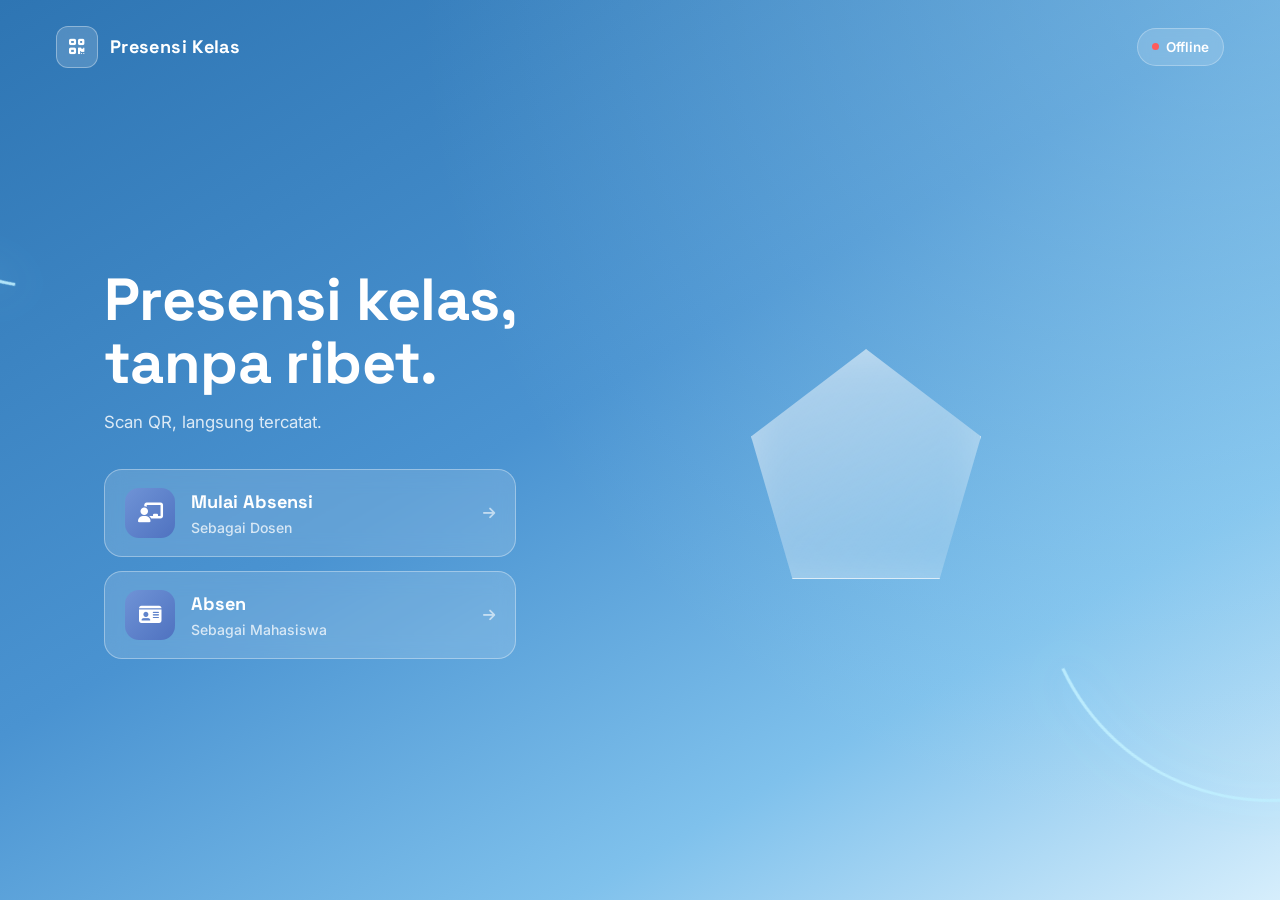
==== commit 2b2ccec0: "Add files via upload" ====
--- a/index.html
+++ b/index.html
@@ -7,1338 +7,47 @@
 <link rel="stylesheet" href="https://cdnjs.cloudflare.com/ajax/libs/font-awesome/6.5.1/css/all.min.css" />
 <link rel="preconnect" href="https://fonts.googleapis.com">
 <link href="https://fonts.googleapis.com/css2?family=Space+Grotesk:wght@500;600;700;800&family=Inter:wght@400;500;600;700;800&display=swap" rel="stylesheet">
-<script src="https://cdnjs.cloudflare.com/ajax/libs/html5-qrcode/2.3.8/html5-qrcode.min.js"></script>
-<style>
-  :root{
-    --white:#FFFFFF;
-    --ink:#1E1B2E;
-    --ink-soft:#4A4560;
-    --dark:#15112B;
-
-    --bg-a:#EEF3FF;
-    --bg-b:#E4ECFF;
-    --surface:#FFFFFF;
-    --surface-tint: rgba(30,27,46,0.035);
-    --surface-strong: rgba(30,27,46,0.06);
-    --line: rgba(30,27,46,0.10);
-    --text-dim: rgba(30,27,46,0.62);
-    --text-faint: rgba(30,27,46,0.42);
-
-    --coral:#FF5470;
-    --coral-text:#D6335A;
-    --violet:#7B5EFF;
-    --violet-text:#6A46E8;
-    --teal:#12B886;
-    --teal-text:#0B8F68;
-    --amber:#F5A524;
-    --amber-text:#B45309;
-    --red:#FF5C5C;
-    --red-text:#DC2626;
-
-    /* GANTI DI SINI kalau mau ukuran font dasar beda */
-    --fs-base: 16.5px;
-  }
-
-  *{ margin:0; padding:0; box-sizing:border-box; }
-  html{ font-size:var(--fs-base); }
-
-  body{
-    font-family:'Inter', -apple-system, sans-serif;
-    background: var(--bg-a);
-    min-height:100vh;
-    color:var(--ink);
-    font-size:1rem;
-    line-height:1.5;
-    overflow-x:hidden;
-  }
-
-  button{ font-family:inherit; }
-  h1,h2,h3{ font-family:'Space Grotesk', sans-serif; }
-
-  .screen{ display:none; min-height:100vh; width:100%; }
-  .screen.active{ display:block; }
-
-  /* ================================================================
-     LANDING
-  ================================================================ */
-  #screenLanding{
-    position:relative;
-    min-height:100vh;
-    display:flex;
-    flex-direction:column;
-    overflow:hidden;
-    background:
-      radial-gradient(circle at 15% 0%, rgba(255,84,112,0.16), transparent 50%),
-      radial-gradient(circle at 100% 10%, rgba(123,94,255,0.20), transparent 55%),
-      linear-gradient(160deg, var(--bg-a), var(--bg-b));
-  }
-
-  .glow-ring{ position:absolute; border-radius:50%; pointer-events:none; opacity:.55; }
-  .ring-1{
-    width:620px; height:620px; top:-260px; left:-220px;
-    border:2px solid rgba(255,84,112,0.35);
-    box-shadow:0 0 70px rgba(255,84,112,0.18);
-  }
-  .ring-2{
-    width:460px; height:460px; bottom:-200px; right:-160px;
-    border:2px solid rgba(123,94,255,0.35);
-    box-shadow:0 0 70px rgba(123,94,255,0.18);
-  }
-
-  .landing-topbar{
-    position:relative; z-index:2;
-    display:flex; align-items:center; gap:12px;
-    padding:26px clamp(20px,5vw,56px) 0;
-  }
-  .brand{ display:flex; align-items:center; gap:12px; font-family:'Space Grotesk',sans-serif; font-weight:700; font-size:1.15rem; }
-  .brand-mark{
-    width:46px; height:46px; border-radius:14px;
-    background:linear-gradient(155deg, var(--coral), var(--violet));
-    display:flex; align-items:center; justify-content:center;
-    color:var(--white); font-size:20px; flex-shrink:0;
-    box-shadow:0 8px 22px rgba(255,84,112,0.3);
-  }
-  .landing-topbar .conn{ margin-left:auto; }
-
-  .conn{
-    display:flex; align-items:center; gap:7px;
-    font-size:0.82rem; color:var(--text-dim); font-weight:600;
-    background:var(--surface); border:1px solid var(--line);
-    padding:8px 14px; border-radius:20px; white-space:nowrap;
-    box-shadow:0 2px 10px rgba(30,27,46,0.05);
-  }
-  .conn .dot{ width:7px; height:7px; border-radius:50%; background:#888; flex-shrink:0; }
-  .conn .dot.online{ background:var(--teal); box-shadow:0 0 8px rgba(18,184,134,0.6); }
-  .conn .dot.offline{ background:var(--red); animation:blink 1s ease-in-out infinite; }
-  .conn .dot.checking{ background:var(--amber); animation:blink .8s ease-in-out infinite; }
-  @keyframes blink{ 0%,100%{opacity:1;} 50%{opacity:.35;} }
-
-  .landing-hero{
-    position:relative; z-index:2;
-    flex:1;
-    display:flex; flex-direction:column; align-items:center; justify-content:center;
-    text-align:center;
-    padding:40px 22px;
-    max-width:760px; margin:0 auto;
-  }
-  .landing-hero h1{
-    font-size:clamp(2.3rem, 6vw, 3.5rem);
-    font-weight:800; line-height:1.08; letter-spacing:-0.01em;
-    color:var(--ink);
-  }
-  .landing-hero .landing-sub{
-    margin-top:18px; font-size:clamp(1rem, 2.2vw, 1.2rem);
-    color:var(--text-dim); max-width:560px; line-height:1.6;
-  }
-
-  .role-buttons{
-    margin-top:38px; width:100%; max-width:640px;
-    display:flex; gap:16px; flex-wrap:wrap; justify-content:center;
-  }
-  .role-btn{
-    flex:1 1 260px; min-width:240px;
-    display:flex; align-items:center; gap:16px; text-align:left;
-    padding:20px 22px; border-radius:20px; border:none; cursor:pointer;
-    background:var(--surface); border:1px solid var(--line);
-    box-shadow:0 14px 34px rgba(30,27,46,0.09);
-    transition:transform .16s ease, box-shadow .16s ease;
-  }
-  .role-btn:hover{ transform:translateY(-3px); box-shadow:0 18px 40px rgba(30,27,46,0.14); }
-  .role-icon{
-    width:56px; height:56px; border-radius:16px; flex-shrink:0;
-    display:flex; align-items:center; justify-content:center; font-size:22px; color:var(--white);
-  }
-  .role-dosen .role-icon{ background:linear-gradient(135deg, var(--coral), #ff8a5c); }
-  .role-mhs .role-icon{ background:linear-gradient(135deg, var(--violet), #4f7bff); }
-  .role-text{ display:flex; flex-direction:column; gap:2px; }
-  .role-text strong{ font-family:'Space Grotesk',sans-serif; font-size:1.18rem; color:var(--ink); }
-  .role-text small{ font-size:0.9rem; color:var(--text-dim); font-weight:500; }
-  .role-arrow{ margin-left:auto; color:var(--text-faint); font-size:15px; flex-shrink:0; }
-
-  .landing-steps{
-    position:relative; z-index:2;
-    display:flex; gap:14px; flex-wrap:wrap; justify-content:center;
-    padding:0 22px 44px; max-width:900px; margin:0 auto;
-  }
-  .step{
-    flex:1 1 230px; display:flex; gap:12px; align-items:flex-start;
-    background:rgba(255,255,255,0.6); border:1px solid var(--line);
-    padding:16px 18px; border-radius:16px; backdrop-filter:blur(6px);
-  }
-  .step-num{
-    width:28px; height:28px; border-radius:50%; flex-shrink:0;
-    background:var(--ink); color:var(--white); font-family:'Space Grotesk',sans-serif;
-    font-weight:700; font-size:13px; display:flex; align-items:center; justify-content:center;
-  }
-  .step p{ font-size:0.92rem; color:var(--text-dim); line-height:1.5; }
-  .step p strong{ color:var(--ink); }
-
-  @media (max-width:620px){
-    .role-buttons{ flex-direction:column; }
-    .landing-steps{ flex-direction:column; }
-  }
-
-  /* ================================================================
-     SHARED: TOPBAR for Dosen / Mahasiswa screens
-  ================================================================ */
-  .app-topbar{
-    display:flex; align-items:center; gap:14px;
-    padding:20px clamp(16px,4vw,40px);
-    background:var(--surface); border-bottom:1px solid var(--line);
-  }
-  .btn-back{
-    width:42px; height:42px; border-radius:12px; border:1px solid var(--line);
-    background:var(--surface-tint); color:var(--ink); cursor:pointer;
-    display:flex; align-items:center; justify-content:center; font-size:16px; flex-shrink:0;
-  }
-  .btn-back:hover{ background:var(--surface-strong); }
-  .app-topbar h2{ font-size:1.2rem; font-weight:700; color:var(--ink); }
-  .app-topbar .sub{ font-size:0.82rem; color:var(--text-dim); margin-top:1px; }
-  .app-topbar .conn{ margin-left:auto; }
-
-  .app-body{ padding:22px clamp(16px,4vw,40px) 60px; max-width:1180px; margin:0 auto; }
-
-  /* Toast */
-  #status{
-    display:none; align-items:center; gap:10px;
-    padding:13px 16px; border-radius:14px;
-    font-size:0.95rem; font-weight:500; margin-bottom:16px;
-    animation:slideUp .25s ease;
-    border:1px solid transparent;
-  }
-  #status i{ font-size:17px; flex-shrink:0; }
-  @keyframes slideUp{ from{opacity:0; transform:translateY(6px);} to{opacity:1; transform:translateY(0);} }
-  #status.success{ display:flex; background:rgba(18,184,134,0.12); color:var(--teal-text); border-color:rgba(18,184,134,0.3); }
-  #status.error{ display:flex; background:rgba(255,92,92,0.12); color:var(--red-text); border-color:rgba(255,92,92,0.3); }
-  #status.warning{ display:flex; background:rgba(245,165,36,0.14); color:var(--amber-text); border-color:rgba(245,165,36,0.35); }
-  #status.info{ display:flex; background:var(--surface-tint); color:var(--ink); border-color:var(--line); }
-
-  /* ================================================================
-     DOSEN MODE
-  ================================================================ */
-  .dosen-grid{ display:grid; grid-template-columns:1fr; gap:22px; }
-  @media (min-width:960px){
-    .dosen-grid{ grid-template-columns:420px 1fr; align-items:start; }
-  }
-
-  .scanner-card{
-    background:var(--surface);
-    border:1px solid var(--line);
-    border-radius:24px;
-    padding:18px;
-    box-shadow:0 14px 34px rgba(30,27,46,0.07);
-  }
-
-  .scanner-area{
-    position:relative;
-    background:var(--dark);
-    border-radius:18px;
-    min-height:300px;
-    width:100%;
-    overflow:hidden;
-  }
-
-  #qr-reader{ width:100% !important; min-height:300px; position:relative; }
-  #qr-reader video{ width:100% !important; height:auto !important; display:block !important; }
-  #qr-reader > div:not(:first-child){ display:none !important; }
-  #qr-reader > div:first-child, #qr-reader > div:first-child > div:first-child{ width:100% !important; height:auto !important; }
-
-  .scanner-overlay{ position:absolute; inset:0; pointer-events:none; z-index:10; }
-  .scan-frame{
-    position:absolute; top:50%; left:50%; transform:translate(-50%,-50%);
-    width:62%; height:42%;
-    border:2px solid rgba(255,84,112,0.6);
-    border-radius:16px;
-    box-shadow:0 0 0 3000px rgba(21,17,43,0.55);
-  }
-  .corner{ position:absolute; width:20px; height:20px; border-color:var(--coral); border-style:solid; border-width:0; }
-  .corner-tl{ top:-2px; left:-2px; border-top-width:3px; border-left-width:3px; border-radius:6px 0 0 0; }
-  .corner-tr{ top:-2px; right:-2px; border-top-width:3px; border-right-width:3px; border-radius:0 6px 0 0; border-color:var(--violet); }
-  .corner-bl{ bottom:-2px; left:-2px; border-bottom-width:3px; border-left-width:3px; border-radius:0 0 0 6px; border-color:var(--violet); }
-  .corner-br{ bottom:-2px; right:-2px; border-bottom-width:3px; border-right-width:3px; border-radius:0 0 6px 0; }
-
-  .scan-line{
-    position:absolute; left:19%; right:19%; height:2px; top:29%;
-    background:linear-gradient(90deg, transparent, var(--coral), var(--violet), transparent);
-    animation:scanMove 2.2s ease-in-out infinite;
-    box-shadow:0 0 16px rgba(255,84,112,0.45);
-  }
-  @keyframes scanMove{ 0%{top:29%; opacity:.5;} 50%{top:71%; opacity:1;} 100%{top:29%; opacity:.5;} }
-
-  .scan-text{
-    position:absolute; bottom:14px; left:50%; transform:translateX(-50%);
-    font-size:0.85rem; font-weight:500; color:var(--white);
-    background:rgba(21,17,43,0.75); backdrop-filter:blur(6px);
-    padding:7px 16px; border-radius:16px;
-    display:flex; align-items:center; gap:7px;
-    border:1px solid rgba(255,255,255,0.12); white-space:nowrap;
-  }
-  .scan-text i{ color:var(--coral); animation:pulseIcon 1.4s ease-in-out infinite; }
-  @keyframes pulseIcon{ 0%,100%{opacity:1;} 50%{opacity:.35;} }
-
-  .result-line{
-    text-align:center; font-family:'Space Grotesk', sans-serif;
-    font-size:1.08rem; font-weight:600; padding:16px 4px 4px;
-    color:var(--ink); min-height:28px;
-  }
-
-  .scanner-controls{ display:flex; gap:10px; margin-top:12px; }
-
-  .btn-scan{
-    flex:1; padding:15px; border:none; border-radius:15px;
-    background:linear-gradient(135deg, var(--coral), var(--violet)); color:var(--white);
-    font-weight:700; font-size:1rem; cursor:pointer;
-    display:flex; align-items:center; justify-content:center; gap:9px;
-    transition:transform .15s ease, box-shadow .15s ease;
-    box-shadow:0 6px 20px rgba(255,84,112,0.3);
-  }
-  .btn-scan:hover{ transform:translateY(-1px); box-shadow:0 8px 26px rgba(255,84,112,0.4); }
-  .btn-scan.stop{ background:var(--red); color:var(--white); box-shadow:0 6px 20px rgba(255,92,92,0.3); }
-
-  .btn-flash{
-    flex:0 0 56px; border:1px solid var(--line); border-radius:15px;
-    background:var(--surface-strong); color:var(--ink-soft); cursor:pointer;
-    display:flex; align-items:center; justify-content:center; font-size:1.05rem;
-    transition:background .15s ease;
-  }
-  .btn-flash:hover{ background:rgba(30,27,46,0.1); }
-  .btn-flash.active{ background:var(--amber); color:var(--ink); border-color:var(--amber); }
-
-  details.admin{
-    margin-top:18px; background:var(--surface); border:1px solid var(--line);
-    border-radius:18px; overflow:hidden;
-    box-shadow:0 10px 26px rgba(30,27,46,0.05);
-  }
-  details.admin summary{
-    list-style:none; cursor:pointer; padding:16px 18px;
-    display:flex; align-items:center; gap:10px;
-    font-size:0.95rem; font-weight:600; color:var(--text-dim);
-  }
-  details.admin summary::-webkit-details-marker{ display:none; }
-  details.admin summary i.fa-chevron-down{ margin-left:auto; font-size:12px; transition:transform .2s ease; color:var(--text-faint); }
-  details.admin[open] summary i.fa-chevron-down{ transform:rotate(180deg); }
-  details.admin summary i.fa-id-card{ color:var(--violet); }
-
-  .admin-body{ padding:0 18px 18px; }
-  .admin-body p{ font-size:0.85rem; color:var(--text-faint); margin-bottom:12px; line-height:1.55; }
-
-  .qr-input-group{ display:flex; gap:8px; }
-  .qr-input-group input{
-    flex:1; padding:13px 15px; border-radius:13px;
-    border:1px solid var(--line); background:var(--surface-tint);
-    color:var(--ink); font-size:0.95rem;
-  }
-  .qr-input-group input:focus{ outline:none; border-color:var(--violet); box-shadow:0 0 0 3px rgba(123,94,255,0.18); }
-  .qr-input-group input::placeholder{ color:var(--text-faint); }
-  .qr-input-group button{
-    padding:13px 18px; background:var(--violet); color:var(--white);
-    border:none; border-radius:13px; font-weight:600; font-size:0.9rem; cursor:pointer;
-    white-space:nowrap;
-  }
-  .qr-input-group button:hover{ filter:brightness(1.08); }
-
-  .form-daftar{
-    display:none; margin-top:14px; padding:16px;
-    background:rgba(245,165,36,0.09); border:1px solid rgba(245,165,36,0.3);
-    border-radius:15px;
-  }
-  .form-daftar.show{ display:block; animation:slideUp .3s ease; }
-  .form-daftar-info{
-    font-size:0.85rem; color:var(--amber-text); line-height:1.55; margin-bottom:10px;
-    display:flex; align-items:flex-start; gap:7px;
-  }
-  .form-daftar-info i{ margin-top:2px; flex-shrink:0; }
-  .form-daftar-fields{ display:flex; flex-direction:column; gap:9px; }
-  .form-daftar-fields input{
-    padding:12px 14px; border-radius:12px;
-    border:1px solid var(--line); background:var(--surface);
-    color:var(--ink); font-size:0.95rem; width:100%;
-  }
-  .form-daftar-fields input:focus{ outline:none; border-color:var(--violet); box-shadow:0 0 0 3px rgba(123,94,255,0.18); }
-  .form-daftar-fields input::placeholder{ color:var(--text-faint); }
-  .form-daftar-note{ font-size:0.8rem; color:var(--text-faint); margin-top:10px; }
-  .form-daftar-note strong{ color:var(--text-dim); }
-  .form-daftar-actions{ display:flex; gap:9px; margin-top:12px; }
-  .form-daftar-actions button{
-    border:none; border-radius:12px; font-weight:600; font-size:0.9rem; cursor:pointer;
-    padding:12px 16px;
-  }
-  .btn-daftar{ flex:1; background:linear-gradient(135deg, var(--teal), var(--violet)); color:var(--white); display:flex; align-items:center; justify-content:center; gap:7px; }
-  .btn-daftar:hover{ filter:brightness(1.05); }
-  .btn-daftar:disabled{ opacity:.6; cursor:not-allowed; }
-  .btn-batal-daftar{ background:var(--surface-strong); color:var(--ink-soft); }
-  .btn-batal-daftar:hover{ background:rgba(30,27,46,0.1); }
-
-  .qr-preview{
-    display:none; margin-top:14px; padding:16px; text-align:center;
-    background:var(--surface-tint); border:1px solid var(--line); border-radius:15px;
-  }
-  .qr-preview.show{ display:block; animation:slideUp .3s ease; }
-  .qr-preview img{ max-width:190px; border-radius:10px; background:var(--white); padding:9px; border:1px solid var(--line); }
-  .qr-preview .qr-info{ margin-top:9px; font-size:0.88rem; color:var(--text-dim); line-height:1.55; }
-  .qr-preview .qr-info strong{ color:var(--ink); }
-  .qr-preview .qr-actions{ margin-top:11px; display:flex; gap:8px; justify-content:center; }
-  .qr-preview .qr-actions button{
-    padding:9px 17px; border:none; border-radius:10px; font-size:0.85rem; font-weight:600; cursor:pointer;
-  }
-  .qr-preview .qr-actions .btn-download{ background:var(--teal); color:var(--white); }
-  .qr-preview .qr-actions .btn-close{ background:var(--surface-strong); color:var(--ink-soft); }
-
-  /* -------------------- DATA TABLE -------------------- */
-  .data-section{
-    background:var(--surface); border:1px solid var(--line);
-    border-radius:20px; overflow:hidden;
-    box-shadow:0 10px 26px rgba(30,27,46,0.05);
-  }
-  .data-header{
-    padding:16px 20px; display:flex; align-items:center; gap:10px; flex-wrap:wrap;
-    border-bottom:1px solid var(--line);
-    background:linear-gradient(90deg, rgba(123,94,255,0.10), transparent);
-  }
-  .data-header .title{ font-size:1rem; font-weight:700; display:flex; align-items:center; gap:9px; color:var(--ink); }
-  .data-header .title i{ color:var(--violet); }
-  .data-header .refresh{
-    background:none; border:none; color:var(--text-dim);
-    cursor:pointer; font-size:0.95rem; padding:6px 8px; border-radius:9px;
-  }
-  .data-header .refresh:hover{ color:var(--coral-text); background:rgba(30,27,46,0.05); }
-  .data-header .refresh.spin i{ animation:spin .7s linear infinite; }
-  @keyframes spin{ to{ transform:rotate(360deg); } }
-  .data-header .count{
-    font-size:0.82rem; font-weight:600; color:var(--teal-text); background:rgba(18,184,134,0.12);
-    padding:5px 13px; border-radius:20px;
-  }
-  .data-header .search-wrap{ margin-left:auto; position:relative; flex:1 1 200px; max-width:260px; }
-  .data-header .search-wrap i{ position:absolute; left:13px; top:50%; transform:translateY(-50%); color:var(--text-faint); font-size:0.85rem; }
-  .data-header input#searchMahasiswa{
-    width:100%; padding:9px 12px 9px 34px; border-radius:11px; border:1px solid var(--line);
-    background:var(--surface-tint); font-size:0.88rem; color:var(--ink);
-  }
-  .data-header input#searchMahasiswa:focus{ outline:none; border-color:var(--violet); background:var(--surface); }
-
-  .table-wrapper{ max-height:460px; overflow-y:auto; }
-  .table-wrapper::-webkit-scrollbar{ width:5px; }
-  .table-wrapper::-webkit-scrollbar-thumb{ background:rgba(123,94,255,0.3); border-radius:4px; }
-
-  table{ width:100%; border-collapse:collapse; font-size:0.9rem; }
-  th{
-    padding:11px 14px; text-align:left; font-weight:700; font-size:0.75rem;
-    letter-spacing:.3px; color:var(--text-faint);
-    border-bottom:1px solid var(--line);
-    position:sticky; top:0; background:var(--surface);
-  }
-  td{ padding:11px 14px; border-bottom:1px solid rgba(30,27,46,0.05); color:var(--text-dim); }
-  tr:hover td{ background:rgba(30,27,46,0.02); }
-  .status-hadir{ color:var(--teal-text); font-weight:600; }
-  .status-belum{ color:var(--text-faint); }
-  .status-time{ font-size:0.78rem; color:var(--text-faint); font-weight:400; }
-
-  .loading-text{ text-align:center; padding:32px 20px; font-size:0.92rem; color:var(--text-faint); }
-  .loading-text i{ margin-right:8px; }
-  .loading-text .btn-retry, .loading-text a.btn-retry{
-    display:inline-block; margin-top:12px; padding:10px 20px; border-radius:11px;
-    background:var(--violet); color:var(--white); border:none; font-size:0.88rem;
-    font-weight:600; cursor:pointer; text-decoration:none;
-  }
-
-  footer.foot{ margin-top:22px; text-align:center; font-size:0.85rem; color:var(--text-faint); }
-  footer.foot a{ color:var(--violet-text); text-decoration:none; }
-  footer.foot a:hover{ text-decoration:underline; }
-  footer.foot i{ color:var(--coral-text); }
-
-  /* ================================================================
-     MAHASISWA MODE
-  ================================================================ */
-  #screenMahasiswa .app-body{ max-width:540px; }
-
-  .mhs-card{
-    background:var(--surface); border:1px solid var(--line); border-radius:24px;
-    padding:26px; box-shadow:0 14px 34px rgba(30,27,46,0.07); text-align:center;
-  }
-  .mhs-card h3{ font-size:1.25rem; font-weight:700; color:var(--ink); }
-  .mhs-card .mhs-sub{ font-size:0.95rem; color:var(--text-dim); margin-top:6px; line-height:1.5; }
-
-  .mhs-form{ margin-top:22px; display:flex; flex-direction:column; gap:12px; }
-  .mhs-form input{
-    padding:16px 18px; border-radius:15px; border:1px solid var(--line);
-    background:var(--surface-tint); color:var(--ink); font-size:1.05rem; text-align:center;
-    letter-spacing:.5px;
-  }
-  .mhs-form input:focus{ outline:none; border-color:var(--violet); box-shadow:0 0 0 3px rgba(123,94,255,0.18); }
-  .mhs-form button{
-    padding:16px; border:none; border-radius:15px; cursor:pointer;
-    background:linear-gradient(135deg, var(--violet), var(--coral)); color:var(--white);
-    font-weight:700; font-size:1.05rem; display:flex; align-items:center; justify-content:center; gap:9px;
-    box-shadow:0 8px 22px rgba(123,94,255,0.3);
-  }
-  .mhs-form button:hover{ filter:brightness(1.06); }
-  .mhs-form button:disabled{ opacity:.6; cursor:not-allowed; }
-
-  .mhs-error{
-    margin-top:16px; padding:14px 16px; border-radius:14px; text-align:left;
-    background:rgba(255,92,92,0.1); border:1px solid rgba(255,92,92,0.3); color:var(--red-text);
-    font-size:0.9rem; line-height:1.5; display:none; gap:9px; align-items:flex-start;
-  }
-  .mhs-error.show{ display:flex; }
-  .mhs-error i{ margin-top:2px; flex-shrink:0; }
-
-  .mhs-qr-wrap{ display:none; margin-top:22px; }
-  .mhs-qr-wrap.show{ display:block; animation:slideUp .3s ease; }
-  .mhs-qr-wrap .mhs-name{ font-family:'Space Grotesk',sans-serif; font-size:1.15rem; font-weight:700; color:var(--ink); }
-  .mhs-qr-wrap .mhs-meta{ font-size:0.88rem; color:var(--text-dim); margin-top:2px; }
-  .mhs-qr-box{
-    margin-top:16px; padding:20px; border-radius:20px; background:var(--surface-tint);
-    border:1px solid var(--line); display:inline-block;
-  }
-  .mhs-qr-box img{ width:220px; height:220px; display:block; border-radius:10px; }
-
-  .mhs-status{
-    margin-top:18px; padding:14px 18px; border-radius:15px; font-weight:600;
-    display:flex; align-items:center; justify-content:center; gap:10px; font-size:0.98rem;
-  }
-  .mhs-status.waiting{ background:var(--surface-tint); color:var(--text-dim); }
-  .mhs-status.waiting i{ animation:spin 1s linear infinite; }
-  .mhs-status.hadir{ background:rgba(18,184,134,0.12); color:var(--teal-text); }
-
-  .mhs-ganti{ margin-top:16px; background:none; border:none; color:var(--text-faint); font-size:0.85rem; cursor:pointer; text-decoration:underline; }
-  .mhs-ganti:hover{ color:var(--text-dim); }
-
-  @media (max-width:400px){
-    .scanner-area, #qr-reader{ min-height:250px; }
-  }
-</style>
+<link rel="stylesheet" href="assets/style.css">
 </head>
 <body>
 
-<!-- ================================================================
-     SCREEN 1 — LANDING
-================================================================ -->
-<div class="screen active" id="screenLanding">
-  <div class="glow-ring ring-1"></div>
-  <div class="glow-ring ring-2"></div>
+<div id="hero">
+  <div class="glow-ring ring-1 ring-arc"></div>
+  <div class="glow-ring ring-2 ring-arc"></div>
 
-  <div class="landing-topbar">
+  <div class="hero-topbar">
     <div class="brand"><span class="brand-mark"><i class="fas fa-qrcode"></i></span> Presensi Kelas</div>
-    <div class="conn" id="connectionStatusLanding">
+    <div class="conn on-hero">
       <span class="dot checking"></span>
-      <span>Mengecek...</span>
+      <span class="conn-label">Mengecek...</span>
     </div>
   </div>
 
-  <main class="landing-hero">
-    <h1>Presensi kelas,<br>tanpa ribet.</h1>
-    <p class="landing-sub">Scan QR, langsung tercatat ke Google Sheets. Dosen mulai sesi, mahasiswa tunjukkan QR, selesai.</p>
+  <main class="hero-main">
+    <div class="hero-copy">
+      <h1>Presensi kelas,<br>tanpa ribet.</h1>
+      <p class="hero-sub">Scan QR, langsung tercatat.</p>
 
-    <div class="role-buttons">
-      <button class="role-btn role-dosen" onclick="showScreen('dosen')">
-        <span class="role-icon"><i class="fas fa-chalkboard-user"></i></span>
-        <span class="role-text"><strong>Mulai Absensi</strong><small>Sebagai Dosen</small></span>
-        <i class="fas fa-arrow-right role-arrow"></i>
-      </button>
-      <button class="role-btn role-mhs" onclick="showScreen('mahasiswa')">
-        <span class="role-icon"><i class="fas fa-id-card"></i></span>
-        <span class="role-text"><strong>Absen</strong><small>Sebagai Mahasiswa</small></span>
-        <i class="fas fa-arrow-right role-arrow"></i>
-      </button>
+      <div class="role-buttons">
+        <a class="role-btn" href="dosen.html">
+          <span class="role-icon"><i class="fas fa-chalkboard-user"></i></span>
+          <span class="role-text"><strong>Mulai Absensi</strong><small>Sebagai Dosen</small></span>
+          <i class="fas fa-arrow-right role-arrow"></i>
+        </a>
+        <a class="role-btn" href="mahasiswa.html">
+          <span class="role-icon"><i class="fas fa-id-card"></i></span>
+          <span class="role-text"><strong>Absen</strong><small>Sebagai Mahasiswa</small></span>
+          <i class="fas fa-arrow-right role-arrow"></i>
+        </a>
+      </div>
     </div>
+
+    <div class="hero-glass"><div class="glass-shape"></div></div>
   </main>
-
-  <div class="landing-steps">
-    <div class="step"><span class="step-num">1</span><p><strong>Dosen</strong> buka mode Mulai Absensi & nyalakan kamera</p></div>
-    <div class="step"><span class="step-num">2</span><p><strong>Mahasiswa</strong> buka mode Absen, tunjukkan QR ke kamera</p></div>
-    <div class="step"><span class="step-num">3</span><p>Kehadiran otomatis tersimpan, langsung terlihat di daftar</p></div>
-  </div>
 </div>
 
-<!-- ================================================================
-     SCREEN 2 — DOSEN (scanner + admin + tabel)
-================================================================ -->
-<div class="screen" id="screenDosen">
-  <div class="app-topbar">
-    <button class="btn-back" onclick="showScreen('landing')" title="Kembali"><i class="fas fa-arrow-left"></i></button>
-    <div>
-      <h2>Mode Dosen</h2>
-      <div class="sub" id="matkulLabel">Rekayasa Perangkat Lunak</div>
-    </div>
-    <div class="conn" id="connectionStatus">
-      <span class="dot checking" id="statusDot"></span>
-      <span id="statusLabel">Mengecek...</span>
-    </div>
-  </div>
-
-  <div class="app-body">
-    <div id="status"></div>
-
-    <div class="dosen-grid">
-      <div>
-        <section class="scanner-card">
-          <div class="scanner-area" id="scannerArea">
-            <div id="qr-reader"></div>
-            <div class="scanner-overlay">
-              <div class="scan-frame">
-                <div class="corner corner-tl"></div>
-                <div class="corner corner-tr"></div>
-                <div class="corner corner-bl"></div>
-                <div class="corner corner-br"></div>
-                <div class="scan-line"></div>
-              </div>
-              <div class="scan-text">
-                <i class="fas fa-qrcode"></i>
-                <span id="scanStatusText">Arahkan ke QR mahasiswa</span>
-              </div>
-            </div>
-          </div>
-
-          <div class="result-line" id="presensiStatus">Menunggu scan...</div>
-
-          <div class="scanner-controls">
-            <button class="btn-scan" id="btnStartScan" onclick="toggleScanner()">
-              <i class="fas fa-play"></i> <span id="btnScanLabel">Mulai Scan</span>
-            </button>
-            <button class="btn-flash" id="btnFlash" onclick="toggleFlash()" title="Flash">
-              <i class="fas fa-bolt"></i>
-            </button>
-          </div>
-        </section>
-
-        <details class="admin">
-          <summary><i class="fas fa-id-card"></i> Buat QR Mahasiswa <i class="fas fa-chevron-down"></i></summary>
-          <div class="admin-body">
-            <p>Dipakai sekali per mahasiswa untuk cetak/simpan QR — atau biarkan mahasiswa generate sendiri lewat mode "Absen". Kalau NIM belum terdaftar, sistem otomatis minta data buat daftar dulu.</p>
-            <div class="qr-input-group">
-              <input type="text" id="qrNimInput" placeholder="Masukkan NIM" maxlength="12">
-              <button onclick="checkNimAndGenerate()"><i class="fas fa-qrcode"></i> Buat</button>
-            </div>
-
-            <div class="form-daftar" id="formDaftarBaru">
-              <p class="form-daftar-info"><i class="fas fa-circle-info"></i> NIM <strong id="daftarNimLabel"></strong> belum terdaftar. Isi data mahasiswa baru di bawah:</p>
-              <div class="form-daftar-fields">
-                <input type="text" id="daftarNamaInput" placeholder="Nama lengkap">
-                <input type="text" id="daftarKelasInput" placeholder="Kelas (mis. TI-4A)">
-              </div>
-              <p class="form-daftar-note">Jurusan otomatis diisi: <strong>Teknik Informatika</strong></p>
-              <div class="form-daftar-actions">
-                <button class="btn-daftar" id="btnDaftarBaru" onclick="daftarMahasiswaBaru()"><i class="fas fa-user-plus"></i> Daftar & Buat QR</button>
-                <button class="btn-batal-daftar" onclick="batalDaftarBaru()">Batal</button>
-              </div>
-            </div>
-
-            <div class="qr-preview" id="qrPreview">
-              <img id="qrResultImage" src="" alt="QR Code">
-              <div class="qr-info" id="qrInfo"></div>
-              <div class="qr-actions">
-                <button class="btn-download" onclick="downloadQRCode()"><i class="fas fa-download"></i> Download</button>
-                <button class="btn-close" onclick="closeQRPreview()"><i class="fas fa-times"></i> Tutup</button>
-              </div>
-            </div>
-          </div>
-        </details>
-
-        <footer class="foot">
-          <i class="fas fa-shield-alt"></i> Terhubung dengan
-          <a href="#" id="sheetLink" target="_blank">Google Sheets</a>
-        </footer>
-      </div>
-
-      <section class="data-section">
-        <div class="data-header">
-          <span class="title"><i class="fas fa-users"></i> Daftar Mahasiswa</span>
-          <span class="count" id="totalMahasiswa">0/0 hadir</span>
-          <button class="refresh" id="btnRefresh" onclick="loadDataMahasiswa()" title="Refresh"><i class="fas fa-sync-alt"></i></button>
-          <div class="search-wrap">
-            <i class="fas fa-search"></i>
-            <input type="text" id="searchMahasiswa" placeholder="Cari nama / NIM..." oninput="renderDataTable()">
-          </div>
-        </div>
-        <div class="table-wrapper" id="tableWrapper">
-          <div class="loading-text" id="loadingData">
-            <i class="fas fa-spinner fa-spin"></i> Memuat data...
-          </div>
-          <table id="dataTable" style="display:none;">
-            <thead>
-              <tr><th>NIM</th><th>Nama</th><th>Kelas</th><th>Status</th></tr>
-            </thead>
-            <tbody id="tableBody"></tbody>
-          </table>
-        </div>
-      </section>
-    </div>
-  </div>
-</div>
-
-<!-- ================================================================
-     SCREEN 3 — MAHASISWA (tunjukkan QR pribadi)
-================================================================ -->
-<div class="screen" id="screenMahasiswa">
-  <div class="app-topbar">
-    <button class="btn-back" onclick="showScreen('landing')" title="Kembali"><i class="fas fa-arrow-left"></i></button>
-    <div>
-      <h2>Absen Mahasiswa</h2>
-      <div class="sub">Tunjukkan QR ini ke kamera dosen</div>
-    </div>
-  </div>
-
-  <div class="app-body">
-    <div class="mhs-card">
-      <div id="mhsFormWrap">
-        <h3>Masukkan NIM kamu</h3>
-        <p class="mhs-sub">QR pribadi kamu akan muncul — tunjukkan ke kamera dosen untuk absen.</p>
-        <div class="mhs-form">
-          <input type="text" id="mhsNimInput" placeholder="Contoh: 2210201001" maxlength="12" inputmode="numeric">
-          <button id="btnMhsTampilkan" onclick="mhsTampilkanQR()"><i class="fas fa-qrcode"></i> Tampilkan QR Saya</button>
-        </div>
-        <div class="mhs-error" id="mhsError"><i class="fas fa-circle-exclamation"></i> <span></span></div>
-      </div>
-
-      <div class="mhs-qr-wrap" id="mhsQrWrap">
-        <div class="mhs-name" id="mhsNama">-</div>
-        <div class="mhs-meta" id="mhsMeta">-</div>
-        <div class="mhs-qr-box"><img id="mhsQrImage" src="" alt="QR Mahasiswa"></div>
-        <div class="mhs-status waiting" id="mhsStatus"><i class="fas fa-circle-notch"></i> <span>Menunggu di-scan dosen...</span></div>
-        <br>
-        <button class="mhs-ganti" onclick="mhsGantiNim()">Bukan kamu? Ganti NIM</button>
-      </div>
-    </div>
-  </div>
-</div>
-
-<script>
-  // ================================================================
-  // KONFIGURASI
-  // ================================================================
-  const WEB_APP_URL = 'https://script.google.com/macros/s/AKfycbx1hCCJQIi27SWhkL05Dc7SsKvt-jpGFVZ7uw_AmsNhHX776CDKrmMaD9uaNyOEbxy5aw/exec'; // GANTI DI SINI: URL deploy Apps Script (Code.gs) punya kamu sendiri
-  const SHEET_URL = 'https://docs.google.com/spreadsheets/d/1Monf-FtWxzlw-SNhVxDsq8G6Xd01aW0U4ZIxzoec3Cc/edit'; // GANTI DI SINI: link spreadsheet punya kamu sendiri
-  const MATA_KULIAH = 'Rekayasa Perangkat Lunak'; // GANTI DI SINI: nama mata kuliah — dipakai otomatis di semua mode
-  const JURUSAN_DEFAULT = 'Teknik Informatika'; // GANTI DI SINI kalau ada prodi lain
-
-  const SCAN_COOLDOWN_MS = 1000;
-  const SYNC_INTERVAL_MS = 15000;   // dosen: refresh roster + status tiap 15 detik
-  const MHS_POLL_MS = 3000;         // mahasiswa: polling status sendiri tiap 3 detik
-
-  // ================================================================
-  // STATE
-  // ================================================================
-  const AppState = {
-    scannerRunning: false,
-    flashOn: false,
-    isProcessing: false,
-    html5QrCode: null,
-    mahasiswaData: [],
-    hadirHariIni: new Map(), // nim -> waktu ("08:15")
-    isOnline: false,
-    currentScreen: 'landing',
-    mhsPollTimer: null,
-    mhsCurrentNim: null
-  };
-
-  let dataLoopTimer = null;
-
-  // ================================================================
-  // DOM REFS
-  // ================================================================
-  const DOM = {
-    status: document.getElementById('status'),
-    scanStatus: document.getElementById('scanStatusText'),
-    presensiStatus: document.getElementById('presensiStatus'),
-    btnStartScan: document.getElementById('btnStartScan'),
-    btnFlash: document.getElementById('btnFlash'),
-    btnRefresh: document.getElementById('btnRefresh'),
-    tableBody: document.getElementById('tableBody'),
-    dataTable: document.getElementById('dataTable'),
-    loadingData: document.getElementById('loadingData'),
-    totalMahasiswa: document.getElementById('totalMahasiswa'),
-    searchMahasiswa: document.getElementById('searchMahasiswa'),
-    statusDot: document.getElementById('statusDot'),
-    statusLabel: document.getElementById('statusLabel'),
-    qrNimInput: document.getElementById('qrNimInput'),
-    qrResultImage: document.getElementById('qrResultImage'),
-    qrInfo: document.getElementById('qrInfo'),
-    qrPreview: document.getElementById('qrPreview'),
-    formDaftarBaru: document.getElementById('formDaftarBaru'),
-    daftarNimLabel: document.getElementById('daftarNimLabel'),
-    daftarNamaInput: document.getElementById('daftarNamaInput'),
-    daftarKelasInput: document.getElementById('daftarKelasInput'),
-    btnDaftarBaru: document.getElementById('btnDaftarBaru'),
-    mhsNimInput: document.getElementById('mhsNimInput'),
-    mhsError: document.getElementById('mhsError'),
-    mhsFormWrap: document.getElementById('mhsFormWrap'),
-    mhsQrWrap: document.getElementById('mhsQrWrap'),
-    mhsNama: document.getElementById('mhsNama'),
-    mhsMeta: document.getElementById('mhsMeta'),
-    mhsQrImage: document.getElementById('mhsQrImage'),
-    mhsStatus: document.getElementById('mhsStatus'),
-    btnMhsTampilkan: document.getElementById('btnMhsTampilkan')
-  };
-
-  document.getElementById('matkulLabel').textContent = MATA_KULIAH;
-  document.getElementById('sheetLink').href = SHEET_URL;
-
-  // ================================================================
-  // NAVIGASI ANTAR SCREEN
-  // ================================================================
-  function showScreen(name) {
-    document.querySelectorAll('.screen').forEach(s => s.classList.remove('active'));
-    AppState.currentScreen = name;
-
-    if (name === 'landing') {
-      document.getElementById('screenLanding').classList.add('active');
-      stopScanner();
-      stopMhsPolling();
-      clearInterval(dataLoopTimer);
-    } else if (name === 'dosen') {
-      document.getElementById('screenDosen').classList.add('active');
-      stopMhsPolling();
-      initDosenMode();
-    } else if (name === 'mahasiswa') {
-      document.getElementById('screenMahasiswa').classList.add('active');
-      stopScanner();
-      clearInterval(dataLoopTimer);
-      initMahasiswaMode();
-    }
-  }
-
-  // ================================================================
-  // UTIL
-  // ================================================================
-  function setConnectionStatus(status, message) {
-    DOM.statusDot.className = 'dot ' + status;
-    DOM.statusLabel.textContent = message;
-    AppState.isOnline = (status === 'online');
-    const landingDot = document.querySelector('#connectionStatusLanding .dot');
-    const landingLabel = document.querySelector('#connectionStatusLanding span:last-child');
-    if (landingDot) landingDot.className = 'dot ' + status;
-    if (landingLabel) landingLabel.textContent = message;
-  }
-
-  function showStatus(message, type = 'info', duration = 4000) {
-    const iconMap = { success: 'fa-check-circle', error: 'fa-exclamation-circle', warning: 'fa-triangle-exclamation', info: 'fa-info-circle' };
-    DOM.status.innerHTML = `<i class="fas ${iconMap[type] || iconMap.info}"></i> ${message}`;
-    DOM.status.className = type;
-    clearTimeout(DOM.status._hideTimeout);
-    if (type === 'success' || type === 'error' || type === 'warning') {
-      DOM.status._hideTimeout = setTimeout(() => { DOM.status.className = ''; }, duration);
-    }
-  }
-
-  function escapeHtml(str) {
-    return String(str || '').replace(/[&<>"']/g, c => ({'&':'&amp;','<':'&lt;','>':'&gt;','"':'&quot;',"'":'&#39;'}[c]));
-  }
-
-  // ================================================================
-  // CEK KONEKSI
-  // ================================================================
-  async function checkConnection() {
-    setConnectionStatus('checking', 'Mengecek...');
-    try {
-      const response = await fetch(WEB_APP_URL + '?action=ping', {
-        method: 'GET',
-        signal: AbortSignal.timeout(6000)
-      });
-      if (!response.ok) throw new Error('Server tidak merespon');
-      setConnectionStatus('online', 'Terhubung');
-      return true;
-    } catch (error) {
-      setConnectionStatus('offline', 'Offline');
-      return false;
-    }
-  }
-
-  // ================================================================
-  // RENDER & UPDATE TABEL (dosen)
-  // ================================================================
-  function renderDataTable() {
-    DOM.tableBody.innerHTML = '';
-    const q = (DOM.searchMahasiswa.value || '').trim().toLowerCase();
-    const data = AppState.mahasiswaData.filter(m =>
-      !q || (m.nim || '').toLowerCase().includes(q) || (m.nama || '').toLowerCase().includes(q)
-    );
-
-    if (!AppState.mahasiswaData.length) {
-      DOM.loadingData.innerHTML = '<i class="fas fa-info-circle"></i> Tidak ada data';
-      DOM.loadingData.style.display = 'block';
-      DOM.dataTable.style.display = 'none';
-      return;
-    }
-
-    if (!data.length) {
-      DOM.loadingData.innerHTML = '<i class="fas fa-search"></i> Tidak ketemu "' + escapeHtml(q) + '"';
-      DOM.loadingData.style.display = 'block';
-      DOM.dataTable.style.display = 'none';
-      return;
-    }
-
-    data.forEach((mhs) => {
-      const waktu = AppState.hadirHariIni.get(mhs.nim);
-      const isHadir = !!waktu;
-      const row = document.createElement('tr');
-      row.dataset.nim = mhs.nim;
-      row.innerHTML = `
-        <td><strong>${escapeHtml(mhs.nim) || '-'}</strong></td>
-        <td>${escapeHtml(mhs.nama) || '-'}</td>
-        <td>${escapeHtml(mhs.kelas) || '-'}</td>
-        <td>
-          <span class="${isHadir ? 'status-hadir' : 'status-belum'}">
-            <i class="fas ${isHadir ? 'fa-check-circle' : 'fa-circle'}"></i> ${isHadir ? 'Hadir' : 'Belum'}
-          </span>
-          ${isHadir ? `<div class="status-time">${escapeHtml(waktu)}</div>` : ''}
-        </td>
-      `;
-      DOM.tableBody.appendChild(row);
-    });
-
-    DOM.loadingData.style.display = 'none';
-    DOM.dataTable.style.display = 'table';
-    DOM.totalMahasiswa.textContent = AppState.hadirHariIni.size + '/' + AppState.mahasiswaData.length + ' hadir';
-  }
-
-  // Update satu baris tanpa nunggu refresh berikutnya — dipanggil tepat
-  // setelah scan sukses, biar responsnya kerasa instan. Refresh berikutnya
-  // (dari server) tetap jadi sumber kebenaran, jadi walau tab di-reload
-  // status ini gak balik ke "Belum" lagi (bug lama sudah diperbaiki di backend).
-  function updateStatusInTable(nim, waktu) {
-    AppState.hadirHariIni.set(nim, waktu || '-');
-    renderDataTable();
-  }
-
-  // ================================================================
-  // LOAD DATA (roster + status hadir hari ini) DARI GOOGLE SHEETS
-  // ================================================================
-  async function loadDataMahasiswa() {
-    DOM.btnRefresh.classList.add('spin');
-    const isOnline = await checkConnection();
-
-    if (!isOnline) {
-      DOM.btnRefresh.classList.remove('spin');
-      if (AppState.mahasiswaData.length > 0) {
-        showStatus('Offline — menampilkan data terakhir', 'warning', 3000);
-        return;
-      }
-      DOM.loadingData.innerHTML = `
-        <i class="fas fa-wifi" style="color:#f87171;font-size:26px;display:block;margin-bottom:12px;"></i>
-        <strong style="color:#f87171;">Tidak ada koneksi</strong>
-        <br><button class="btn-retry" onclick="loadDataMahasiswa()"><i class="fas fa-sync-alt"></i> Coba lagi</button>
-      `;
-      DOM.loadingData.style.display = 'block';
-      DOM.dataTable.style.display = 'none';
-      return;
-    }
-
-    try {
-      const qMatkul = '&matkul=' + encodeURIComponent(MATA_KULIAH);
-      const [mahasiswaRes, presensiRes] = await Promise.all([
-        fetch(WEB_APP_URL + '?action=get_all', { signal: AbortSignal.timeout(15000) }),
-        fetch(WEB_APP_URL + '?action=get_presensi_today' + qMatkul, { signal: AbortSignal.timeout(15000) })
-      ]);
-
-      const mahasiswaData = await mahasiswaRes.json();
-      const presensiToday = await presensiRes.json();
-
-      if (Array.isArray(mahasiswaData) && mahasiswaData.length > 0) {
-        AppState.mahasiswaData = mahasiswaData;
-        AppState.hadirHariIni = new Map(
-          (Array.isArray(presensiToday) ? presensiToday : []).map(p => [p.nim, p.waktu])
-        );
-        renderDataTable();
-      } else {
-        DOM.loadingData.innerHTML = `
-          <i class="fas fa-info-circle" style="color:#fbbf24;font-size:22px;display:block;margin-bottom:10px;"></i>
-          <strong>Belum ada data mahasiswa</strong>
-          <br><a class="btn-retry" href="${SHEET_URL}" target="_blank"><i class="fas fa-external-link-alt"></i> Buka Sheet</a>
-        `;
-        DOM.loadingData.style.display = 'block';
-        DOM.dataTable.style.display = 'none';
-      }
-    } catch (error) {
-      showStatus('Gagal memuat data: ' + error.message, 'error');
-      if (AppState.mahasiswaData.length === 0) {
-        DOM.loadingData.innerHTML = `
-          <i class="fas fa-exclamation-circle" style="color:#ef4444;font-size:22px;display:block;margin-bottom:10px;"></i>
-          <strong>Gagal memuat data</strong>
-          <br><button class="btn-retry" onclick="loadDataMahasiswa()"><i class="fas fa-sync-alt"></i> Coba lagi</button>
-        `;
-        DOM.loadingData.style.display = 'block';
-      }
-    } finally {
-      DOM.btnRefresh.classList.remove('spin');
-    }
-  }
-
-  // ================================================================
-  // BUAT QR PER MAHASISWA (dosen, admin)
-  // ================================================================
-  function checkNimAndGenerate() {
-    const nim = DOM.qrNimInput.value.trim();
-    if (!nim) { showStatus('Masukkan NIM terlebih dahulu', 'error'); DOM.qrNimInput.focus(); return; }
-
-    const mahasiswa = AppState.mahasiswaData.find(m => m.nim === nim);
-    if (mahasiswa) {
-      hideFormDaftarBaru();
-      tampilkanQR(mahasiswa);
-    } else {
-      showFormDaftarBaru(nim);
-    }
-  }
-
-  function showFormDaftarBaru(nim) {
-    DOM.qrPreview.classList.remove('show');
-    DOM.daftarNimLabel.textContent = nim;
-    DOM.daftarNamaInput.value = '';
-    DOM.daftarKelasInput.value = '';
-    DOM.formDaftarBaru.classList.add('show');
-    DOM.daftarNamaInput.focus();
-  }
-
-  function hideFormDaftarBaru() {
-    DOM.formDaftarBaru.classList.remove('show');
-  }
-
-  function batalDaftarBaru() {
-    hideFormDaftarBaru();
-    DOM.qrNimInput.value = '';
-  }
-
-  async function daftarMahasiswaBaru() {
-    const nim = DOM.qrNimInput.value.trim();
-    const nama = DOM.daftarNamaInput.value.trim();
-    const kelas = DOM.daftarKelasInput.value.trim();
-
-    if (!nama) { showStatus('Nama wajib diisi', 'error'); DOM.daftarNamaInput.focus(); return; }
-    if (!kelas) { showStatus('Kelas wajib diisi', 'error'); DOM.daftarKelasInput.focus(); return; }
-
-    DOM.btnDaftarBaru.disabled = true;
-    DOM.btnDaftarBaru.innerHTML = '<i class="fas fa-spinner fa-spin"></i> Mendaftarkan...';
-
-    try {
-      const response = await fetch(WEB_APP_URL, {
-        method: 'POST',
-        headers: { 'Content-Type': 'text/plain;charset=utf-8' },
-        body: JSON.stringify({ action: 'daftar_mahasiswa', nim, nama, kelas, jurusan: JURUSAN_DEFAULT })
-      });
-      const result = await response.json();
-
-      if (result.success) {
-        AppState.mahasiswaData.push(result.data);
-        renderDataTable();
-        hideFormDaftarBaru();
-        showStatus(`${result.data.nama} berhasil didaftarkan`, 'success');
-        tampilkanQR(result.data);
-      } else {
-        showStatus(result.message || 'Gagal mendaftarkan mahasiswa', 'error');
-      }
-    } catch (error) {
-      showStatus('Error: ' + error.message, 'error');
-    } finally {
-      DOM.btnDaftarBaru.disabled = false;
-      DOM.btnDaftarBaru.innerHTML = '<i class="fas fa-user-plus"></i> Daftar & Buat QR';
-    }
-  }
-
-  function qrImageUrl(nim, size) {
-    const qrText = JSON.stringify({ nim: nim });
-    return `https://api.qrserver.com/v1/create-qr-code/?size=${size}x${size}&data=${encodeURIComponent(qrText)}`;
-  }
-
-  function tampilkanQR(mahasiswa) {
-    DOM.qrResultImage.src = qrImageUrl(mahasiswa.nim, 300);
-    DOM.qrInfo.innerHTML = `<strong>${escapeHtml(mahasiswa.nim)}</strong> &bull; ${escapeHtml(mahasiswa.nama)} &bull; Kelas ${escapeHtml(mahasiswa.kelas)}`;
-    DOM.qrPreview.classList.add('show');
-    showStatus(`QR untuk ${mahasiswa.nama} siap`, 'success');
-  }
-
-  function downloadQRCode() {
-    if (!DOM.qrResultImage.src) return;
-    const link = document.createElement('a');
-    const nim = DOM.qrNimInput.value.trim() || 'mahasiswa';
-    link.download = `qr-${nim}.png`;
-    link.href = DOM.qrResultImage.src;
-    document.body.appendChild(link);
-    link.click();
-    document.body.removeChild(link);
-  }
-
-  function closeQRPreview() {
-    DOM.qrPreview.classList.remove('show');
-    DOM.qrNimInput.value = '';
-  }
-
-  // ================================================================
-  // SCANNER
-  // ================================================================
-  function toggleScanner() {
-    AppState.scannerRunning ? stopScanner() : startScanner();
-  }
-
-  function startScanner() {
-    if (AppState.scannerRunning) return;
-
-    if (AppState.html5QrCode) {
-      try { AppState.html5QrCode.clear(); AppState.html5QrCode = null; } catch (e) {}
-    }
-    const readerEl = document.getElementById('qr-reader');
-    if (!readerEl) return;
-    readerEl.innerHTML = '';
-
-    DOM.btnStartScan.classList.add('stop');
-    DOM.btnStartScan.innerHTML = '<i class="fas fa-stop"></i> <span id="btnScanLabel">Stop Scan</span>';
-
-    AppState.html5QrCode = new Html5Qrcode('qr-reader', {
-      verbose: false,
-      formatsToSupport: [Html5QrcodeSupportedFormats.QR_CODE]
-    });
-
-    const config = { fps: 10, qrbox: { width: 250, height: 250 }, aspectRatio: 1.0 };
-
-    AppState.html5QrCode.start({ facingMode: 'environment' }, config, onScanSuccess, () => {})
-      .then(onScannerStarted)
-      .catch(() => {
-        AppState.html5QrCode.start({ facingMode: 'user' }, config, onScanSuccess, () => {})
-          .then(onScannerStarted)
-          .catch((err2) => {
-            showStatus('Gagal akses kamera: ' + err2.message, 'error');
-            resetScannerButton();
-          });
-      });
-  }
-
-  function onScannerStarted() {
-    AppState.scannerRunning = true;
-    DOM.scanStatus.textContent = 'Mendeteksi QR...';
-    DOM.presensiStatus.textContent = 'Mendeteksi...';
-  }
-
-  function stopScanner() {
-    if (AppState.html5QrCode && AppState.scannerRunning) {
-      AppState.html5QrCode.stop().then(() => {
-        AppState.html5QrCode.clear();
-        AppState.html5QrCode = null;
-        AppState.scannerRunning = false;
-        resetScannerButton();
-        if (DOM.scanStatus) DOM.scanStatus.textContent = 'Scanner berhenti';
-        if (DOM.presensiStatus) DOM.presensiStatus.textContent = 'Scanner berhenti';
-      }).catch(() => {});
-    } else {
-      AppState.scannerRunning = false;
-      resetScannerButton();
-    }
-  }
-
-  function resetScannerButton() {
-    if (!DOM.btnStartScan) return;
-    DOM.btnStartScan.classList.remove('stop');
-    DOM.btnStartScan.innerHTML = '<i class="fas fa-play"></i> <span id="btnScanLabel">Mulai Scan</span>';
-  }
-
-  function onScanSuccess(decodedText) {
-    if (AppState.isProcessing) return;
-    AppState.isProcessing = true;
-
-    if (AppState.html5QrCode && AppState.scannerRunning) {
-      AppState.html5QrCode.stop().then(() => {
-        AppState.scannerRunning = false;
-        resetScannerButton();
-      }).catch(() => {});
-    }
-
-    processPresensi(decodedText);
-  }
-
-  // ================================================================
-  // PROSES PRESENSI (dipanggil dari scanner dosen)
-  // Validasi NIM terdaftar dicek dulu di client (instan). Sudah-presensi-
-  // hari-ini & penyimpanan divalidasi di server — sheet "Presensi" adalah
-  // sumber kebenaran, dibaca ulang tiap refresh, jadi status gak balik ke
-  // "Belum" lagi setelah reload.
-  // ================================================================
-  async function processPresensi(qrData) {
-    try {
-      showStatus('Memproses presensi...', 'info', 5000);
-
-      let nim = '';
-      try {
-        nim = (JSON.parse(qrData).nim || '').toString().trim();
-      } catch (e) {
-        nim = qrData.trim();
-      }
-
-      if (!nim || nim.length < 3) {
-        showStatus('QR tidak valid', 'error');
-        DOM.presensiStatus.textContent = 'QR tidak valid';
-        return;
-      }
-
-      const mahasiswa = AppState.mahasiswaData.find(m => m.nim === nim);
-      if (!mahasiswa) {
-        showStatus(`NIM ${nim} tidak terdaftar!`, 'error');
-        DOM.presensiStatus.textContent = 'NIM tidak terdaftar';
-        return;
-      }
-
-      const response = await fetch(WEB_APP_URL, {
-        method: 'POST',
-        headers: { 'Content-Type': 'text/plain;charset=utf-8' },
-        body: JSON.stringify({ action: 'presensi', nim: nim, mataKuliah: MATA_KULIAH })
-      });
-      const result = await response.json();
-
-      const jam = new Date().toLocaleTimeString('id-ID', { hour: '2-digit', minute: '2-digit' });
-
-      if (result.success && !result.alreadyPresent) {
-        updateStatusInTable(nim, jam);
-        showStatus(`${mahasiswa.nama} HADIR!`, 'success');
-        DOM.presensiStatus.textContent = `✓ ${mahasiswa.nama} hadir`;
-      } else if (result.alreadyPresent) {
-        updateStatusInTable(nim, AppState.hadirHariIni.get(nim) || jam);
-        showStatus(result.message, 'warning');
-        DOM.presensiStatus.textContent = 'Sudah presensi';
-      } else {
-        showStatus(result.message || 'Gagal menyimpan presensi', 'error');
-        DOM.presensiStatus.textContent = 'Gagal, coba lagi';
-      }
-
-    } catch (error) {
-      showStatus('Error: ' + error.message, 'error');
-      DOM.presensiStatus.textContent = 'Error';
-    } finally {
-      setTimeout(() => {
-        AppState.isProcessing = false;
-        if (DOM.scanStatus) DOM.scanStatus.textContent = 'Arahkan ke QR mahasiswa';
-        if (!AppState.scannerRunning && AppState.currentScreen === 'dosen') startScanner();
-      }, SCAN_COOLDOWN_MS);
-    }
-  }
-
-  // ================================================================
-  // FLASH
-  // ================================================================
-  function toggleFlash() {
-    AppState.flashOn = !AppState.flashOn;
-    DOM.btnFlash.classList.toggle('active', AppState.flashOn);
-    try {
-      const video = AppState.html5QrCode && AppState.html5QrCode._videoElement;
-      const track = video && video.srcObject && video.srcObject.getVideoTracks()[0];
-      if (track && track.getCapabilities && track.getCapabilities().torch) {
-        track.applyConstraints({ advanced: [{ torch: AppState.flashOn }] });
-      }
-    } catch (e) {}
-  }
-
-  // ================================================================
-  // MODE DOSEN — init
-  // ================================================================
-  async function initDosenMode() {
-    DOM.presensiStatus.textContent = 'Menunggu scan...';
-    clearInterval(dataLoopTimer);
-    await loadDataMahasiswa();
-    dataLoopTimer = setInterval(loadDataMahasiswa, SYNC_INTERVAL_MS);
-    startScanner();
-  }
-
-  // ================================================================
-  // MODE MAHASISWA — tampilkan QR pribadi + polling status sendiri
-  // ================================================================
-  function initMahasiswaMode() {
-    DOM.mhsError.classList.remove('show');
-    const savedNim = localStorage.getItem('presensi_nim') || '';
-    DOM.mhsNimInput.value = savedNim;
-    if (savedNim && AppState.mahasiswaData.length) {
-      mhsTampilkanQR();
-    } else {
-      DOM.mhsFormWrap.style.display = 'block';
-      DOM.mhsQrWrap.classList.remove('show');
-    }
-    // pastikan data roster ke-load (dipakai buat validasi NIM)
-    if (!AppState.mahasiswaData.length) {
-      loadDataMahasiswa().then(() => {
-        if (savedNim) mhsTampilkanQR();
-      });
-    }
-  }
-
-  async function mhsTampilkanQR() {
-    const nim = DOM.mhsNimInput.value.trim();
-    DOM.mhsError.classList.remove('show');
-
-    if (!nim) {
-      DOM.mhsError.querySelector('span').textContent = 'Masukkan NIM dulu ya.';
-      DOM.mhsError.classList.add('show');
-      return;
-    }
-
-    if (!AppState.mahasiswaData.length) {
-      await loadDataMahasiswa();
-    }
-
-    const mahasiswa = AppState.mahasiswaData.find(m => m.nim === nim);
-    if (!mahasiswa) {
-      DOM.mhsError.querySelector('span').textContent = `NIM ${nim} belum terdaftar. Minta dosen daftarkan dulu lewat "Buat QR Mahasiswa".`;
-      DOM.mhsError.classList.add('show');
-      return;
-    }
-
-    localStorage.setItem('presensi_nim', nim);
-    AppState.mhsCurrentNim = nim;
-
-    DOM.mhsNama.textContent = mahasiswa.nama;
-    DOM.mhsMeta.textContent = `${mahasiswa.nim} · Kelas ${mahasiswa.kelas} · ${MATA_KULIAH}`;
-    DOM.mhsQrImage.src = qrImageUrl(mahasiswa.nim, 260);
-
-    DOM.mhsFormWrap.style.display = 'none';
-    DOM.mhsQrWrap.classList.add('show');
-
-    startMhsPolling(nim);
-  }
-
-  function mhsGantiNim() {
-    stopMhsPolling();
-    localStorage.removeItem('presensi_nim');
-    DOM.mhsNimInput.value = '';
-    DOM.mhsFormWrap.style.display = 'block';
-    DOM.mhsQrWrap.classList.remove('show');
-    DOM.mhsNimInput.focus();
-  }
-
-  function startMhsPolling(nim) {
-    stopMhsPolling();
-    checkMhsStatus(nim);
-    AppState.mhsPollTimer = setInterval(() => checkMhsStatus(nim), MHS_POLL_MS);
-  }
-
-  function stopMhsPolling() {
-    if (AppState.mhsPollTimer) { clearInterval(AppState.mhsPollTimer); AppState.mhsPollTimer = null; }
-  }
-
-  async function checkMhsStatus(nim) {
-    try {
-      const res = await fetch(WEB_APP_URL + '?action=get_presensi_today&matkul=' + encodeURIComponent(MATA_KULIAH), {
-        signal: AbortSignal.timeout(10000)
-      });
-      const list = await res.json();
-      const entry = Array.isArray(list) ? list.find(p => p.nim === nim) : null;
-
-      if (entry) {
-        DOM.mhsStatus.className = 'mhs-status hadir';
-        DOM.mhsStatus.innerHTML = `<i class="fas fa-check-circle"></i> <span>Hadir tercatat pukul ${escapeHtml(entry.waktu)}</span>`;
-        stopMhsPolling();
-      } else {
-        DOM.mhsStatus.className = 'mhs-status waiting';
-        DOM.mhsStatus.innerHTML = `<i class="fas fa-circle-notch"></i> <span>Menunggu di-scan dosen...</span>`;
-      }
-    } catch (e) {
-      // diam-diam gagal, coba lagi di polling berikutnya — gak ganggu tampilan
-    }
-  }
-
-  // ================================================================
-  // INIT AWAL
-  // ================================================================
-  checkConnection();
-
-  window.addEventListener('beforeunload', function () {
-    if (AppState.html5QrCode && AppState.scannerRunning) {
-      AppState.html5QrCode.stop().then(() => AppState.html5QrCode.clear()).catch(() => {});
-    }
-  });
-</script>
-
+<script src="assets/config.js"></script>
+<script src="assets/common.js"></script>
+<script>checkConnection();</script>
 </body>
 </html>
--- a/assets/style.css
+++ b/assets/style.css
@@ -0,0 +1,513 @@
+/* ================================================================
+   PRESENSI KELAS — shared theme
+   Palette sampled from the reference (blue glass / neon-ring studio look)
+================================================================ */
+:root{
+  --white:#FFFFFF;
+  --ink:#0D1B2E;
+  --ink-soft:#3C5270;
+
+  /* hero / brand blues (sampled from reference) */
+  --sky-1:#2E75B3;   /* deep blue, top-left of hero */
+  --sky-2:#4A93D1;   /* mid blue */
+  --sky-3:#7FC1EC;   /* light-mid blue */
+  --sky-4:#D6EEFC;   /* pale blue, bottom of hero */
+  --glow:#BFEFFF;    /* bright neon-ring glow */
+  --glow-strong:#8FE0FF;
+
+  --accent:#6F93D6;        /* periwinkle pill button */
+  --accent-dark:#4F72C0;
+  --accent-text:#3E5FA8;
+
+  /* app-page surface (light, readable) */
+  --bg-a:#EFF6FD;
+  --bg-b:#E3EFFC;
+  --surface:#FFFFFF;
+  --surface-tint: rgba(13,27,46,0.035);
+  --surface-strong: rgba(13,27,46,0.06);
+  --line: rgba(13,27,46,0.10);
+  --text-dim: rgba(13,27,46,0.62);
+  --text-faint: rgba(13,27,46,0.42);
+
+  --teal:#12B886;
+  --teal-text:#0B8F68;
+  --amber:#F5A524;
+  --amber-text:#B45309;
+  --red:#FF5C5C;
+  --red-text:#DC2626;
+  --dark:#0B1526;
+
+  --fs-base: 16.5px;
+}
+
+*{ margin:0; padding:0; box-sizing:border-box; }
+html{ font-size:var(--fs-base); }
+
+body{
+  font-family:'Inter', -apple-system, sans-serif;
+  background: var(--bg-a);
+  min-height:100vh;
+  color:var(--ink);
+  font-size:1rem;
+  line-height:1.5;
+  overflow-x:hidden;
+}
+
+button{ font-family:inherit; }
+h1,h2,h3{ font-family:'Space Grotesk', sans-serif; }
+a{ color:inherit; }
+
+/* ================================================================
+   CONNECTION PILL
+================================================================ */
+.conn{
+  display:flex; align-items:center; gap:7px;
+  font-size:0.82rem; font-weight:600; white-space:nowrap;
+  padding:8px 14px; border-radius:20px;
+}
+.conn .dot{ width:7px; height:7px; border-radius:50%; background:#888; flex-shrink:0; }
+.conn .dot.online{ background:var(--teal); box-shadow:0 0 8px rgba(18,184,134,0.6); }
+.conn .dot.offline{ background:var(--red); animation:blink 1s ease-in-out infinite; }
+.conn .dot.checking{ background:var(--amber); animation:blink .8s ease-in-out infinite; }
+@keyframes blink{ 0%,100%{opacity:1;} 50%{opacity:.35;} }
+
+/* light-surface variant (used on dosen/mahasiswa topbars) */
+.conn.on-light{
+  color:var(--text-dim); background:var(--surface); border:1px solid var(--line);
+  box-shadow:0 2px 10px rgba(13,27,46,0.05);
+}
+/* dark/hero variant (used on landing) */
+.conn.on-hero{
+  color:var(--white); background:rgba(255,255,255,0.14);
+  border:1px solid rgba(255,255,255,0.28); backdrop-filter:blur(6px);
+}
+
+/* ================================================================
+   LANDING — full-screen blue hero, glass glow rings
+================================================================ */
+#hero{
+  position:relative;
+  min-height:100vh;
+  display:flex;
+  flex-direction:column;
+  overflow:hidden;
+  background:
+    radial-gradient(circle at 100% 0%, rgba(191,239,255,0.35), transparent 55%),
+    linear-gradient(150deg, var(--sky-1) 0%, var(--sky-2) 45%, var(--sky-3) 75%, var(--sky-4) 100%);
+}
+
+.glow-ring{ position:absolute; pointer-events:none; }
+.ring-arc{
+  border-radius:50%;
+  border:3px solid var(--glow);
+  filter: drop-shadow(0 0 22px var(--glow-strong));
+  opacity:.9;
+}
+.ring-1{
+  width:520px; height:520px; top:-230px; left:-200px;
+  border-color: var(--glow) transparent transparent var(--glow);
+  transform:rotate(-35deg);
+}
+.ring-2{
+  width:460px; height:460px; top:38%; right:-220px;
+  border-color: transparent var(--glow) var(--glow) transparent;
+  transform:rotate(20deg);
+}
+
+.hero-topbar{
+  position:relative; z-index:3;
+  display:flex; align-items:center; gap:12px;
+  padding:26px clamp(20px,5vw,56px) 0;
+}
+.brand{ display:flex; align-items:center; gap:12px; font-family:'Space Grotesk',sans-serif; font-weight:700; font-size:1.1rem; color:var(--white); letter-spacing:.02em; }
+.brand-mark{
+  width:42px; height:42px; border-radius:12px;
+  background:rgba(255,255,255,0.16); border:1px solid rgba(255,255,255,0.35);
+  display:flex; align-items:center; justify-content:center;
+  color:var(--white); font-size:18px; flex-shrink:0; backdrop-filter:blur(6px);
+}
+.hero-topbar .conn{ margin-left:auto; }
+
+.hero-main{
+  position:relative; z-index:3;
+  flex:1;
+  display:flex; align-items:center;
+  padding:20px clamp(22px,6vw,64px) 60px;
+  max-width:1200px; margin:0 auto; width:100%;
+  gap:40px;
+}
+.hero-copy{ max-width:560px; }
+.hero-copy h1{
+  font-size:clamp(2.4rem, 6vw, 3.6rem);
+  font-weight:800; line-height:1.06; letter-spacing:-0.01em;
+  color:var(--white);
+}
+.hero-copy .hero-sub{
+  margin-top:14px; font-size:1.02rem;
+  color:rgba(255,255,255,0.82); max-width:440px; line-height:1.55;
+}
+
+.role-buttons{
+  margin-top:34px; width:100%; max-width:520px;
+  display:flex; flex-direction:column; gap:14px;
+}
+.role-btn{
+  display:flex; align-items:center; gap:16px; text-align:left;
+  padding:18px 20px; border-radius:18px; border:1px solid rgba(255,255,255,0.35);
+  cursor:pointer; text-decoration:none;
+  background:rgba(255,255,255,0.14); backdrop-filter:blur(10px);
+  transition:transform .16s ease, background .16s ease;
+}
+.role-btn:hover{ transform:translateY(-2px); background:rgba(255,255,255,0.22); }
+.role-icon{
+  width:50px; height:50px; border-radius:14px; flex-shrink:0;
+  display:flex; align-items:center; justify-content:center; font-size:20px; color:var(--white);
+  background:linear-gradient(135deg, var(--accent), var(--accent-dark));
+}
+.role-text{ display:flex; flex-direction:column; gap:1px; }
+.role-text strong{ font-family:'Space Grotesk',sans-serif; font-size:1.1rem; color:var(--white); }
+.role-text small{ font-size:0.85rem; color:rgba(255,255,255,0.75); font-weight:500; }
+.role-arrow{ margin-left:auto; color:rgba(255,255,255,0.6); font-size:14px; flex-shrink:0; }
+
+/* decorative glass facet (desktop only), echoes the reference gem shape */
+.hero-glass{
+  position:relative; flex:1; display:flex; align-items:center; justify-content:center;
+  min-width:260px;
+}
+.glass-shape{
+  width:230px; height:230px;
+  background:linear-gradient(155deg, rgba(255,255,255,0.55), rgba(255,255,255,0.12));
+  clip-path:polygon(50% 0%, 100% 38%, 82% 100%, 18% 100%, 0% 38%);
+  border:1px solid rgba(255,255,255,0.5);
+  box-shadow:0 30px 80px rgba(20,60,110,0.35), inset 0 0 40px rgba(255,255,255,0.25);
+  backdrop-filter:blur(4px);
+}
+@media (max-width:900px){
+  .hero-glass{ display:none; }
+  .hero-main{ padding-bottom:70px; }
+}
+@media (max-width:620px){
+  .hero-main{ flex-direction:column; align-items:flex-start; }
+}
+
+/* ================================================================
+   SHARED APP TOPBAR (dosen / mahasiswa pages)
+================================================================ */
+.app-topbar{
+  display:flex; align-items:center; gap:14px;
+  padding:18px clamp(16px,4vw,40px);
+  background:var(--surface); border-bottom:1px solid var(--line);
+}
+.btn-back{
+  width:42px; height:42px; border-radius:12px; border:1px solid var(--line);
+  background:var(--surface-tint); color:var(--ink); cursor:pointer; text-decoration:none;
+  display:flex; align-items:center; justify-content:center; font-size:16px; flex-shrink:0;
+}
+.btn-back:hover{ background:var(--surface-strong); }
+.app-topbar h2{ font-size:1.15rem; font-weight:700; color:var(--ink); }
+.app-topbar .sub{ font-size:0.82rem; color:var(--text-dim); margin-top:1px; }
+.app-topbar .conn{ margin-left:auto; }
+
+.app-body{ padding:22px clamp(16px,4vw,40px) 60px; max-width:1180px; margin:0 auto; }
+
+/* Toast */
+#status{
+  display:none; align-items:center; gap:10px;
+  padding:13px 16px; border-radius:14px;
+  font-size:0.95rem; font-weight:500; margin-bottom:16px;
+  animation:slideUp .25s ease;
+  border:1px solid transparent;
+}
+#status i{ font-size:17px; flex-shrink:0; }
+@keyframes slideUp{ from{opacity:0; transform:translateY(6px);} to{opacity:1; transform:translateY(0);} }
+#status.success{ display:flex; background:rgba(18,184,134,0.12); color:var(--teal-text); border-color:rgba(18,184,134,0.3); }
+#status.error{ display:flex; background:rgba(255,92,92,0.12); color:var(--red-text); border-color:rgba(255,92,92,0.3); }
+#status.warning{ display:flex; background:rgba(245,165,36,0.14); color:var(--amber-text); border-color:rgba(245,165,36,0.35); }
+#status.info{ display:flex; background:var(--surface-tint); color:var(--ink); border-color:var(--line); }
+
+/* ================================================================
+   DOSEN MODE — single column, big scanner (no side-grid)
+================================================================ */
+.dosen-stack{ display:flex; flex-direction:column; gap:22px; max-width:820px; margin:0 auto; }
+
+.scanner-card{
+  background:var(--surface);
+  border:1px solid var(--line);
+  border-radius:26px;
+  padding:20px;
+  box-shadow:0 16px 40px rgba(13,27,46,0.08);
+}
+
+.scanner-area{
+  position:relative;
+  background:var(--dark);
+  border-radius:20px;
+  min-height:440px;
+  width:100%;
+  overflow:hidden;
+}
+
+#qr-reader{ width:100% !important; min-height:440px; position:relative; }
+#qr-reader video{ width:100% !important; height:auto !important; display:block !important; }
+#qr-reader > div:not(:first-child){ display:none !important; }
+#qr-reader > div:first-child, #qr-reader > div:first-child > div:first-child{ width:100% !important; height:auto !important; }
+
+.scanner-overlay{ position:absolute; inset:0; pointer-events:none; z-index:10; }
+.scan-frame{
+  position:absolute; top:50%; left:50%; transform:translate(-50%,-50%);
+  width:70%; height:60%;
+  border:2px solid rgba(191,239,255,0.7);
+  border-radius:18px;
+  box-shadow:0 0 0 3000px rgba(11,21,38,0.55);
+}
+.corner{ position:absolute; width:24px; height:24px; border-color:var(--glow-strong); border-style:solid; border-width:0; }
+.corner-tl{ top:-2px; left:-2px; border-top-width:3px; border-left-width:3px; border-radius:8px 0 0 0; }
+.corner-tr{ top:-2px; right:-2px; border-top-width:3px; border-right-width:3px; border-radius:0 8px 0 0; border-color:var(--accent); }
+.corner-bl{ bottom:-2px; left:-2px; border-bottom-width:3px; border-left-width:3px; border-radius:0 0 0 8px; border-color:var(--accent); }
+.corner-br{ bottom:-2px; right:-2px; border-bottom-width:3px; border-right-width:3px; border-radius:0 0 8px 0; }
+
+.scan-line{
+  position:absolute; left:16%; right:16%; height:2px; top:22%;
+  background:linear-gradient(90deg, transparent, var(--glow-strong), var(--accent), transparent);
+  animation:scanMove 2.2s ease-in-out infinite;
+  box-shadow:0 0 16px rgba(143,224,255,0.5);
+}
+@keyframes scanMove{ 0%{top:22%; opacity:.5;} 50%{top:78%; opacity:1;} 100%{top:22%; opacity:.5;} }
+
+.scan-text{
+  position:absolute; bottom:16px; left:50%; transform:translateX(-50%);
+  font-size:0.9rem; font-weight:500; color:var(--white);
+  background:rgba(11,21,38,0.75); backdrop-filter:blur(6px);
+  padding:8px 18px; border-radius:16px;
+  display:flex; align-items:center; gap:7px;
+  border:1px solid rgba(255,255,255,0.14); white-space:nowrap;
+}
+.scan-text i{ color:var(--glow-strong); animation:pulseIcon 1.4s ease-in-out infinite; }
+@keyframes pulseIcon{ 0%,100%{opacity:1;} 50%{opacity:.35;} }
+
+.result-line{
+  text-align:center; font-family:'Space Grotesk', sans-serif;
+  font-size:1.12rem; font-weight:600; padding:18px 4px 4px;
+  color:var(--ink); min-height:28px;
+}
+
+.scanner-controls{ display:flex; gap:10px; margin-top:12px; }
+
+.btn-scan{
+  flex:1; padding:16px; border:none; border-radius:15px;
+  background:linear-gradient(135deg, var(--accent), var(--accent-dark)); color:var(--white);
+  font-weight:700; font-size:1.02rem; cursor:pointer;
+  display:flex; align-items:center; justify-content:center; gap:9px;
+  transition:transform .15s ease, box-shadow .15s ease;
+  box-shadow:0 8px 22px rgba(79,114,192,0.35);
+}
+.btn-scan:hover{ transform:translateY(-1px); box-shadow:0 10px 28px rgba(79,114,192,0.45); }
+.btn-scan.stop{ background:var(--red); color:var(--white); box-shadow:0 6px 20px rgba(255,92,92,0.3); }
+
+.btn-flash{
+  flex:0 0 56px; border:1px solid var(--line); border-radius:15px;
+  background:var(--surface-strong); color:var(--ink-soft); cursor:pointer;
+  display:flex; align-items:center; justify-content:center; font-size:1.05rem;
+  transition:background .15s ease;
+}
+.btn-flash:hover{ background:rgba(13,27,46,0.1); }
+.btn-flash.active{ background:var(--amber); color:var(--ink); border-color:var(--amber); }
+
+details.admin{
+  background:var(--surface); border:1px solid var(--line);
+  border-radius:20px; overflow:hidden;
+  box-shadow:0 10px 26px rgba(13,27,46,0.05);
+}
+details.admin summary{
+  list-style:none; cursor:pointer; padding:16px 18px;
+  display:flex; align-items:center; gap:10px;
+  font-size:0.95rem; font-weight:600; color:var(--text-dim);
+}
+details.admin summary::-webkit-details-marker{ display:none; }
+details.admin summary i.fa-chevron-down{ margin-left:auto; font-size:12px; transition:transform .2s ease; color:var(--text-faint); }
+details.admin[open] summary i.fa-chevron-down{ transform:rotate(180deg); }
+details.admin summary i.fa-id-card{ color:var(--accent-dark); }
+
+.admin-body{ padding:0 18px 18px; }
+.admin-body p{ font-size:0.85rem; color:var(--text-faint); margin-bottom:12px; line-height:1.55; }
+
+.qr-input-group{ display:flex; gap:8px; }
+.qr-input-group input{
+  flex:1; padding:13px 15px; border-radius:13px;
+  border:1px solid var(--line); background:var(--surface-tint);
+  color:var(--ink); font-size:0.95rem;
+}
+.qr-input-group input:focus{ outline:none; border-color:var(--accent); box-shadow:0 0 0 3px rgba(111,147,214,0.2); }
+.qr-input-group input::placeholder{ color:var(--text-faint); }
+.qr-input-group button{
+  padding:13px 18px; background:var(--accent-dark); color:var(--white);
+  border:none; border-radius:13px; font-weight:600; font-size:0.9rem; cursor:pointer;
+  white-space:nowrap;
+}
+.qr-input-group button:hover{ filter:brightness(1.08); }
+
+.form-daftar{
+  display:none; margin-top:14px; padding:16px;
+  background:rgba(245,165,36,0.09); border:1px solid rgba(245,165,36,0.3);
+  border-radius:15px;
+}
+.form-daftar.show{ display:block; animation:slideUp .3s ease; }
+.form-daftar-info{
+  font-size:0.85rem; color:var(--amber-text); line-height:1.55; margin-bottom:10px;
+  display:flex; align-items:flex-start; gap:7px;
+}
+.form-daftar-info i{ margin-top:2px; flex-shrink:0; }
+.form-daftar-fields{ display:flex; flex-direction:column; gap:9px; }
+.form-daftar-fields input{
+  padding:12px 14px; border-radius:12px;
+  border:1px solid var(--line); background:var(--surface);
+  color:var(--ink); font-size:0.95rem; width:100%;
+}
+.form-daftar-fields input:focus{ outline:none; border-color:var(--accent); box-shadow:0 0 0 3px rgba(111,147,214,0.2); }
+.form-daftar-fields input::placeholder{ color:var(--text-faint); }
+.form-daftar-note{ font-size:0.8rem; color:var(--text-faint); margin-top:10px; }
+.form-daftar-note strong{ color:var(--text-dim); }
+.form-daftar-actions{ display:flex; gap:9px; margin-top:12px; }
+.form-daftar-actions button{
+  border:none; border-radius:12px; font-weight:600; font-size:0.9rem; cursor:pointer;
+  padding:12px 16px;
+}
+.btn-daftar{ flex:1; background:linear-gradient(135deg, var(--teal), var(--accent-dark)); color:var(--white); display:flex; align-items:center; justify-content:center; gap:7px; }
+.btn-daftar:hover{ filter:brightness(1.05); }
+.btn-daftar:disabled{ opacity:.6; cursor:not-allowed; }
+.btn-batal-daftar{ background:var(--surface-strong); color:var(--ink-soft); }
+.btn-batal-daftar:hover{ background:rgba(13,27,46,0.1); }
+
+.qr-preview{
+  display:none; margin-top:14px; padding:16px; text-align:center;
+  background:var(--surface-tint); border:1px solid var(--line); border-radius:15px;
+}
+.qr-preview.show{ display:block; animation:slideUp .3s ease; }
+.qr-preview img{ max-width:190px; border-radius:10px; background:var(--white); padding:9px; border:1px solid var(--line); }
+.qr-preview .qr-info{ margin-top:9px; font-size:0.88rem; color:var(--text-dim); line-height:1.55; }
+.qr-preview .qr-info strong{ color:var(--ink); }
+.qr-preview .qr-actions{ margin-top:11px; display:flex; gap:8px; justify-content:center; }
+.qr-preview .qr-actions button{
+  border:none; border-radius:11px; font-weight:600; font-size:0.85rem; cursor:pointer;
+  padding:10px 16px; display:flex; align-items:center; gap:6px;
+}
+.btn-download{ background:var(--accent-dark); color:var(--white); }
+.btn-download:hover{ filter:brightness(1.08); }
+.btn-close{ background:var(--surface-strong); color:var(--ink-soft); }
+.btn-close:hover{ background:rgba(13,27,46,0.1); }
+
+/* data table */
+.data-section{
+  background:var(--surface); border:1px solid var(--line); border-radius:22px;
+  padding:18px; box-shadow:0 14px 34px rgba(13,27,46,0.06);
+}
+.data-header{ display:flex; align-items:center; flex-wrap:wrap; gap:10px; margin-bottom:14px; }
+.data-header .title{ font-family:'Space Grotesk',sans-serif; font-weight:700; font-size:1.02rem; display:flex; align-items:center; gap:8px; }
+.data-header .title i{ color:var(--accent-dark); }
+.data-header .count{
+  font-size:0.82rem; font-weight:700; color:var(--teal-text);
+  background:rgba(18,184,134,0.12); padding:5px 12px; border-radius:20px;
+}
+.data-header .refresh{
+  width:34px; height:34px; border-radius:10px; border:1px solid var(--line);
+  background:var(--surface-tint); color:var(--ink-soft); cursor:pointer;
+  display:flex; align-items:center; justify-content:center;
+}
+.data-header .refresh:hover{ background:var(--surface-strong); }
+.data-header .refresh.spin i{ animation:spin 0.8s linear infinite; }
+@keyframes spin{ from{transform:rotate(0);} to{transform:rotate(360deg);} }
+.data-header .search-wrap{
+  margin-left:auto; position:relative; flex:1 1 200px; max-width:260px;
+}
+.data-header .search-wrap i{ position:absolute; left:13px; top:50%; transform:translateY(-50%); color:var(--text-faint); font-size:13px; }
+.data-header .search-wrap input{
+  width:100%; padding:9px 12px 9px 34px; border-radius:12px;
+  border:1px solid var(--line); background:var(--surface-tint); font-size:0.88rem; color:var(--ink);
+}
+.data-header .search-wrap input:focus{ outline:none; border-color:var(--accent); }
+
+.table-wrapper{ overflow-x:auto; }
+table{ width:100%; border-collapse:collapse; font-size:0.92rem; }
+thead th{
+  text-align:left; padding:10px 12px; font-size:0.78rem; text-transform:uppercase;
+  letter-spacing:.03em; color:var(--text-faint); border-bottom:1px solid var(--line); font-weight:700;
+}
+tbody td{ padding:12px; border-bottom:1px solid var(--line); color:var(--ink); }
+tbody tr:hover{ background:var(--surface-tint); }
+.status-hadir{ color:var(--teal-text); font-weight:600; }
+.status-belum{ color:var(--text-faint); }
+.status-time{ font-size:0.78rem; color:var(--text-faint); font-weight:400; }
+
+.loading-text{ text-align:center; padding:32px 20px; font-size:0.92rem; color:var(--text-faint); }
+.loading-text i{ margin-right:8px; }
+.loading-text .btn-retry, .loading-text a.btn-retry{
+  display:inline-block; margin-top:12px; padding:10px 20px; border-radius:11px;
+  background:var(--accent-dark); color:var(--white); border:none; font-size:0.88rem;
+  font-weight:600; cursor:pointer; text-decoration:none;
+}
+
+footer.foot{ margin-top:4px; text-align:center; font-size:0.85rem; color:var(--text-faint); }
+footer.foot a{ color:var(--accent-text); text-decoration:none; }
+footer.foot a:hover{ text-decoration:underline; }
+footer.foot i{ color:var(--accent-dark); }
+
+/* ================================================================
+   MAHASISWA MODE
+================================================================ */
+.mhs-wrap{ max-width:540px; margin:0 auto; }
+
+.mhs-card{
+  background:var(--surface); border:1px solid var(--line); border-radius:26px;
+  padding:28px; box-shadow:0 16px 40px rgba(13,27,46,0.08); text-align:center;
+}
+.mhs-card h3{ font-size:1.25rem; font-weight:700; color:var(--ink); }
+.mhs-card .mhs-sub{ font-size:0.95rem; color:var(--text-dim); margin-top:6px; line-height:1.5; }
+
+.mhs-form{ margin-top:22px; display:flex; flex-direction:column; gap:12px; }
+.mhs-form input{
+  padding:16px 18px; border-radius:15px; border:1px solid var(--line);
+  background:var(--surface-tint); color:var(--ink); font-size:1.05rem; text-align:center;
+  letter-spacing:.5px;
+}
+.mhs-form input:focus{ outline:none; border-color:var(--accent); box-shadow:0 0 0 3px rgba(111,147,214,0.2); }
+.mhs-form button{
+  padding:16px; border:none; border-radius:15px; cursor:pointer;
+  background:linear-gradient(135deg, var(--accent), var(--accent-dark)); color:var(--white);
+  font-weight:700; font-size:1.05rem; display:flex; align-items:center; justify-content:center; gap:9px;
+  box-shadow:0 8px 22px rgba(79,114,192,0.32);
+}
+.mhs-form button:hover{ filter:brightness(1.06); }
+.mhs-form button:disabled{ opacity:.6; cursor:not-allowed; }
+
+.mhs-error{
+  margin-top:16px; padding:14px 16px; border-radius:14px; text-align:left;
+  background:rgba(255,92,92,0.1); border:1px solid rgba(255,92,92,0.3); color:var(--red-text);
+  font-size:0.9rem; line-height:1.5; display:none; gap:9px; align-items:flex-start;
+}
+.mhs-error.show{ display:flex; }
+.mhs-error i{ margin-top:2px; flex-shrink:0; }
+
+.mhs-qr-wrap{ display:none; margin-top:22px; }
+.mhs-qr-wrap.show{ display:block; animation:slideUp .3s ease; }
+.mhs-qr-wrap .mhs-name{ font-family:'Space Grotesk',sans-serif; font-size:1.15rem; font-weight:700; color:var(--ink); }
+.mhs-qr-wrap .mhs-meta{ font-size:0.88rem; color:var(--text-dim); margin-top:2px; }
+.mhs-qr-box{
+  margin-top:16px; padding:20px; border-radius:20px; background:var(--surface-tint);
+  border:1px solid var(--line); display:inline-block;
+}
+.mhs-qr-box img{ width:220px; height:220px; display:block; border-radius:10px; }
+
+.mhs-status{
+  margin-top:18px; padding:14px 18px; border-radius:15px; font-weight:600;
+  display:flex; align-items:center; justify-content:center; gap:10px; font-size:0.98rem;
+}
+.mhs-status.waiting{ background:var(--surface-tint); color:var(--text-dim); }
+.mhs-status.waiting i{ animation:spin 1s linear infinite; }
+.mhs-status.hadir{ background:rgba(18,184,134,0.12); color:var(--teal-text); }
+
+.mhs-ganti{ margin-top:16px; background:none; border:none; color:var(--text-faint); font-size:0.85rem; cursor:pointer; text-decoration:underline; }
+.mhs-ganti:hover{ color:var(--text-dim); }
+
+@media (max-width:480px){
+  .scanner-area, #qr-reader{ min-height:340px; }
+}
